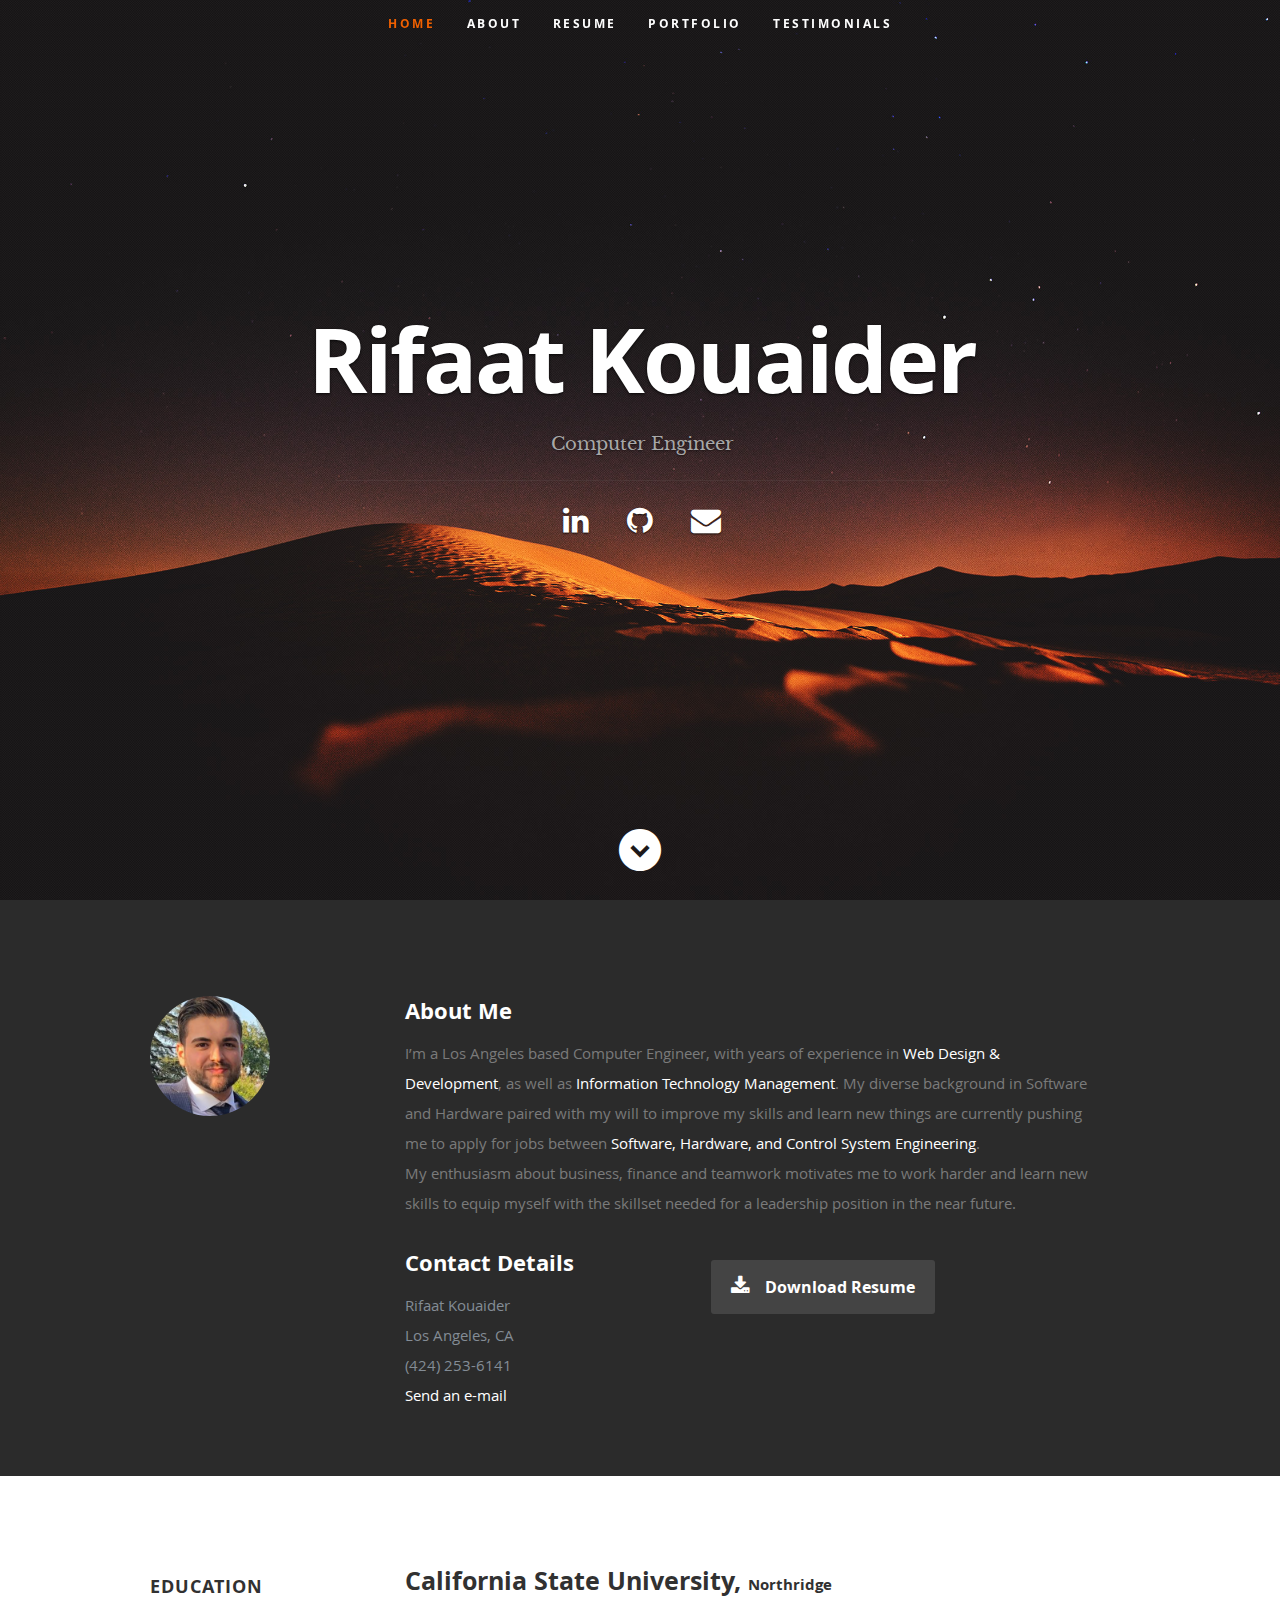
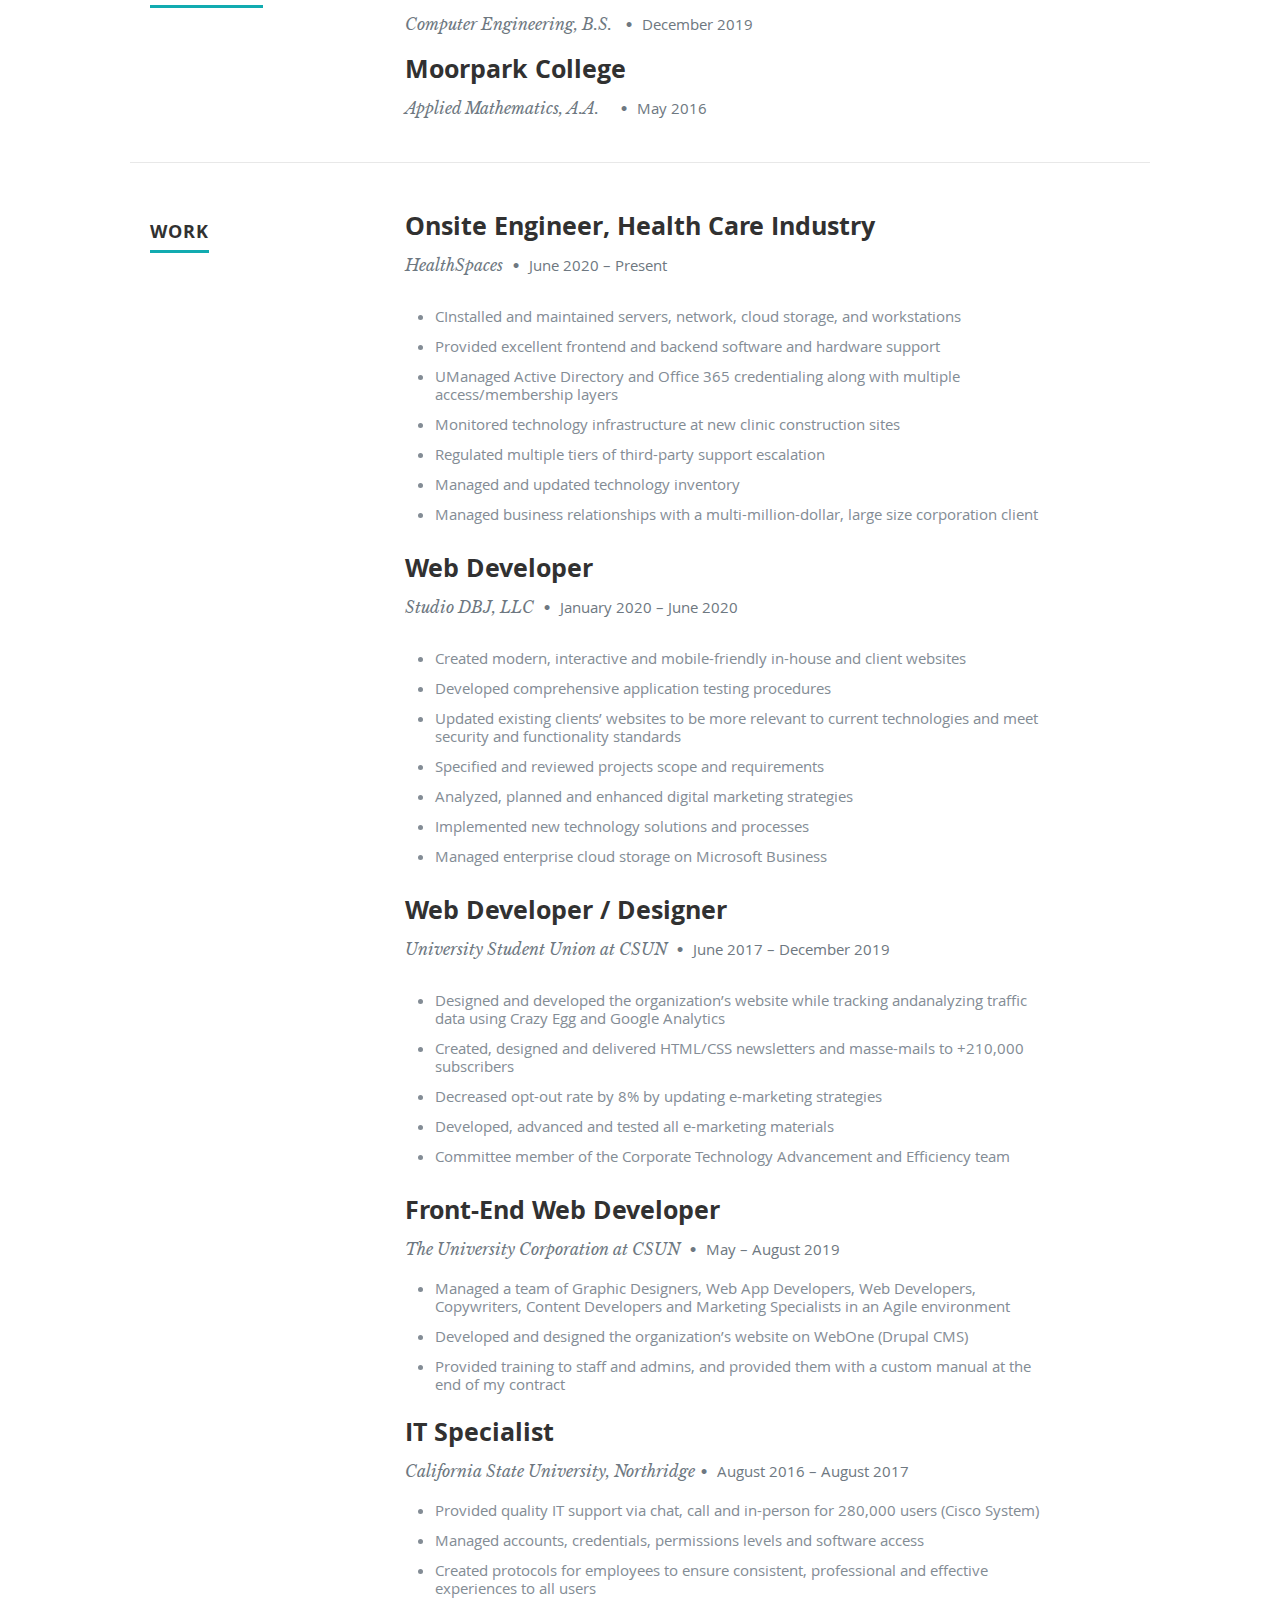
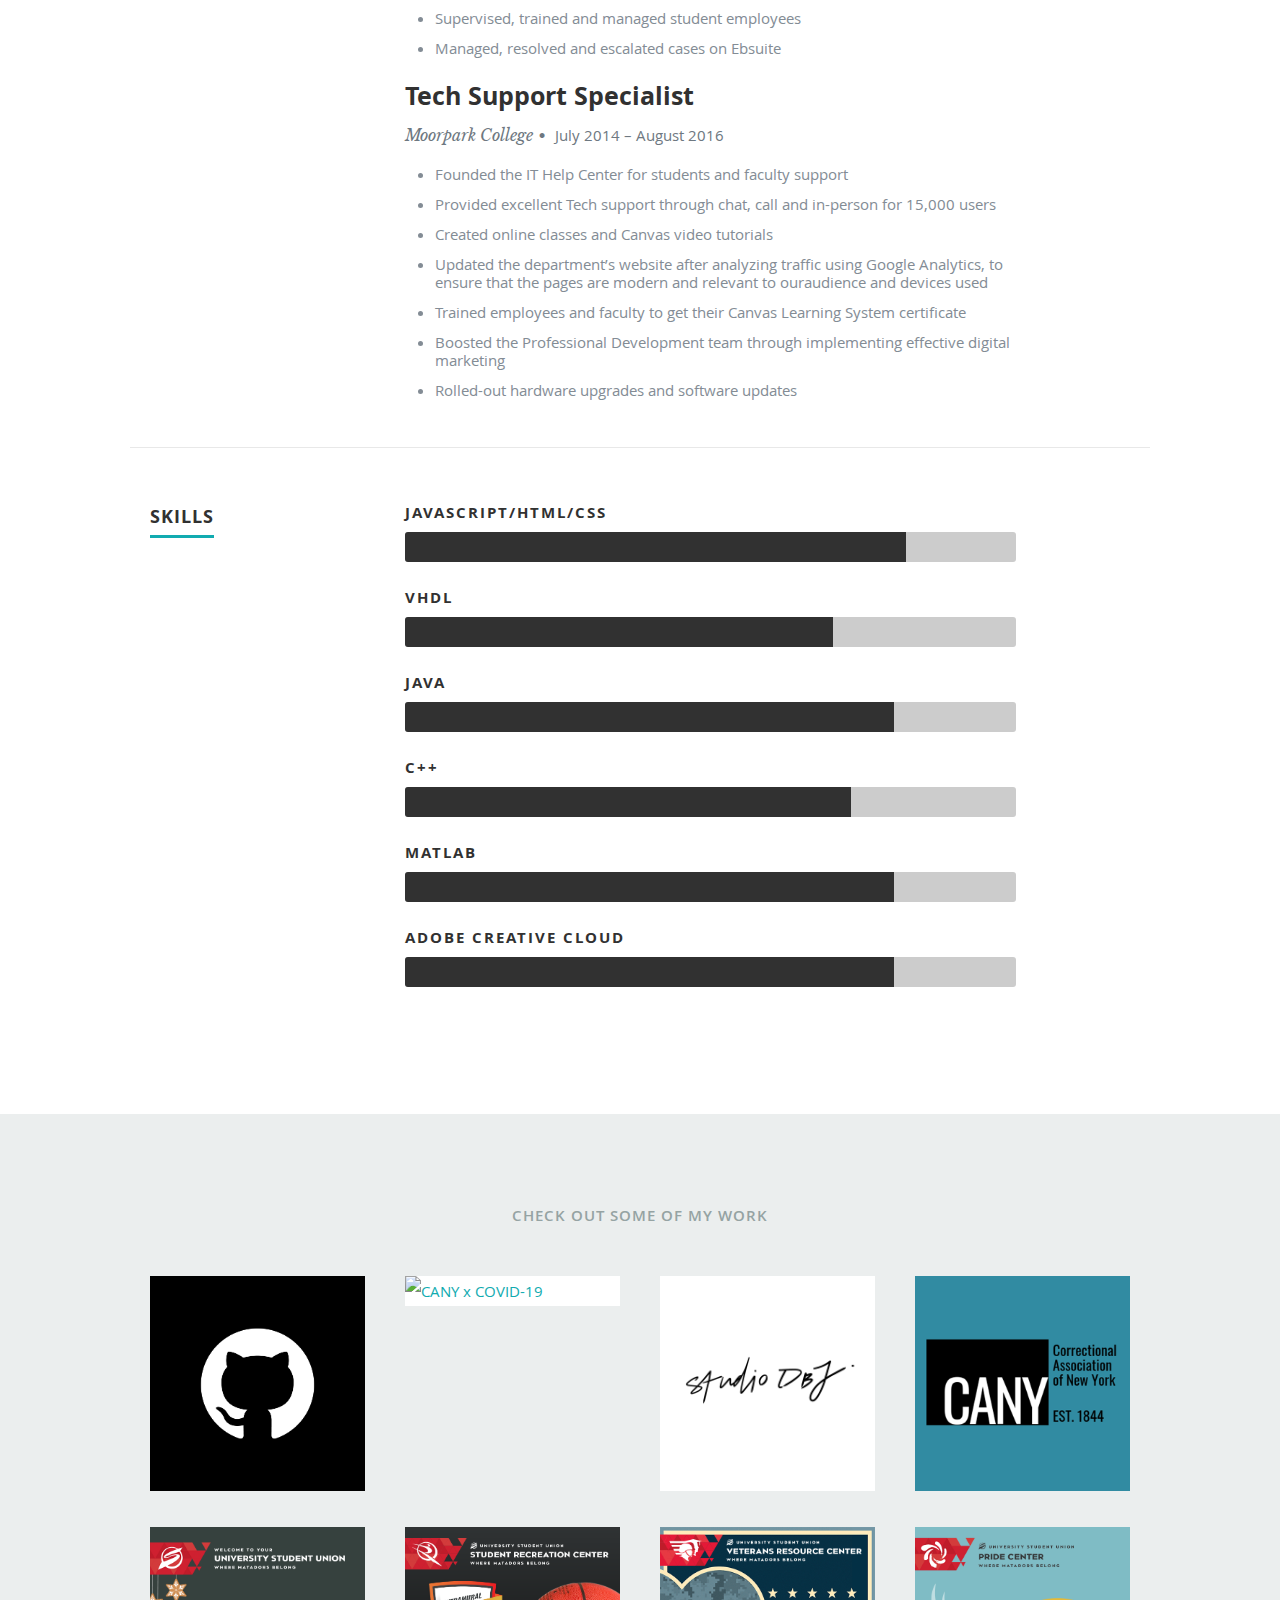
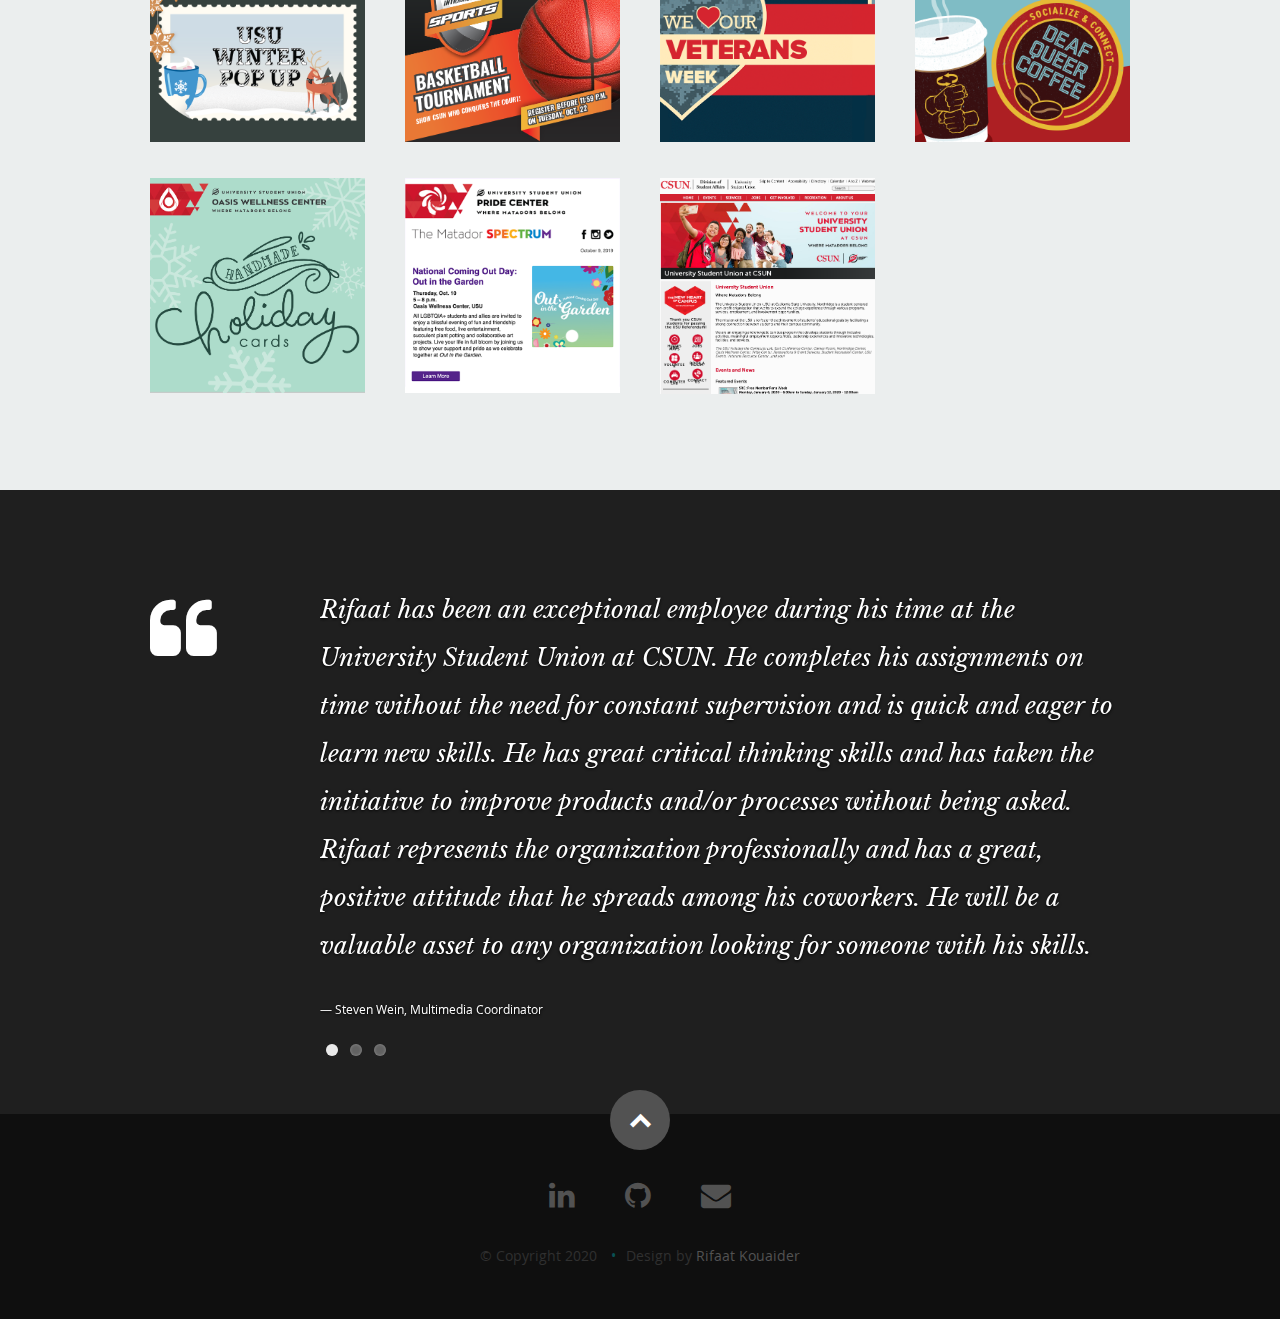
==== index.html @ 4dc1ea4f "Merge branch 'master' of https://github.com/Rifaat-Kouaider/rifaatkouaider.github.io" ====
<!DOCTYPE html>
<!--[if lt IE 8 ]><html class="no-js ie ie7" lang="en"> <![endif]-->
<!--[if IE 8 ]><html class="no-js ie ie8" lang="en"> <![endif]-->
<!--[if (gte IE 8)|!(IE)]><!--><html class="no-js" lang="en"> <!--<![endif]-->
<head>
   <!--- Basic Page Needs ================================================== -->
   <meta charset="utf-8">
	<title>Rifaat Kouaider</title>
	<meta name="description" content="Rifaat Kouaider, a Los Angeles based Computer Engineer, with years of experience in Web Design & Development, as well as Information Technology Management. ">
	<meta name="author" content="Rifaat, Kouaider, Resume, Work Experience, Portfolio">

   <!-- Mobile Specific Metas
   ================================================== -->
	<meta name="viewport" content="width=device-width, initial-scale=1, maximum-scale=1">

	<link rel="stylesheet" href="path/to/font-awesome/css/font-awesome.min.css">

	<!-- CSS
    ================================================== -->
   <link rel="stylesheet" href="css/default.css">
	<link rel="stylesheet" href="css/layout.css">
   <link rel="stylesheet" href="css/media-queries.css">
   <link rel="stylesheet" href="css/magnific-popup.css">
	<link rel="stylesheet" href="css/font-awesome/css/font-awesome.min.css">

   <!-- Script
   ================================================== -->
	<script src="js/modernizr.js"></script>

   <!-- Favicons
	================================================== -->
	  <link rel="apple-touch-icon" sizes="180x180" href="apple-touch-icon.png">
  <link rel="icon" type="image/png" sizes="32x32" href="favicon-32x32.png">
  <link rel="icon" type="image/png" sizes="16x16" href="favicon-16x16.png">
  <link rel="manifest" href="site.webmanifest">
  <link rel="mask-icon" href="safari-pinned-tab.svg" color="#1e1e1e">
  <meta name="msapplication-TileColor" content="#191919">
  <meta name="theme-color" content="#ffffff">

	<!-- Social Media Card
	================================================== -->
	<meta property="og:image:width" content="1280">
<meta property="og:image:height" content="640">
<meta property="og:description" content="Learn more">
<meta property="og:title" content="Rifaat Kouaider, Computer Engineer">
<meta property="og:url" content="https://kouaider.com">
<meta property="og:image" content="og-image.png">

	<!-- Global site tag (gtag.js) - Google Analytics
	================================================== -->
	<script async src="https://www.googletagmanager.com/gtag/js?id=UA-76077826-2"></script>
	<script>
		window.dataLayer = window.dataLayer || [];
		function gtag(){dataLayer.push(arguments);}
		gtag('js', new Date());

		gtag('config', 'UA-76077826-2');
	</script>

		<!-- Linkedin Badge
	================================================== -->
	<script type="text/javascript" src="https://platform.linkedin.com/badges/js/profile.js" async defer></script>

</head>

<body>

   <!-- Header
   ================================================== -->
   <header id="home">
      <nav id="nav-wrap">
         <a class="mobile-btn" href="#nav-wrap" title="Show navigation">Show navigation</a>
	      <a class="mobile-btn" href="#" title="Hide navigation">Hide navigation</a>

         <ul id="nav" class="nav">
            <li class="current"><a class="smoothscroll" href="#home">Home</a></li>
            <li><a class="smoothscroll" href="#about">About</a></li>
	        <li><a class="smoothscroll" href="#resume">Resume</a></li>
            <li><a class="smoothscroll" href="#portfolio">Portfolio</a></li>
            <li><a class="smoothscroll" href="#testimonials">Testimonials</a></li>
         </ul> <!-- end #nav -->

      </nav> <!-- end #nav-wrap -->

      <div class="row banner">
         <div class="banner-text">
            <h1 class="responsive-headline">Rifaat Kouaider</h1>
            <h3>Computer Engineer</h3>
            <hr />
            <ul class="social">
               <li><a href="https://www.linkedin.com/in/rifaatk/" target="_blank"><i class="fa fa-linkedin"></i></a></li>
               <li><a href="https://github.com/Rifaat-Kouaider" target="_blank"><i class="fa fa-github"></i></a></li>
               <li><a href="mailto:rifaat@kouaider.com"><i class="fa fa-envelope"></i></a></li>
            </ul>
         </div>
      </div>

      <p class="scrolldown">
         <a class="smoothscroll" href="#about"><i class="icon-down-circle"></i></a>
      </p>

   </header> <!-- Header End -->


   <!-- About Section
   ================================================== -->
   <section id="about">

      <div class="row">

         <div class="three columns">

            <img class="profile-pic"  src="images/profilepic.png" alt="" />

         </div>

         <div class="nine columns main-col">

            <h2>About Me</h2>

            <p>I&rsquo;m a Los Angeles based <span>Computer Engineer</span>, with years of experience in <span style="color: #FFFFFF">Web Design &amp; Development</span>, as well as <span style="color: #FFFFFF">Information Technology Management</span>. My diverse background in Software and Hardware paired with my will to improve my skills and learn new things are currently pushing me to apply for jobs between <span style="color: #FFFFFF">Software, Hardware, and Control System Engineering</span>.<br>
				My enthusiasm about business, finance and teamwork motivates me to work harder and learn new skills to equip myself with the skillset needed for a leadership position in the near future.
            </p>

            <div class="row">

               <div class="columns contact-details">

                  <h2>Contact Details</h2>
				   <div itemscope itemtype="http://schema.org/Person" class="address">
					   <span itemprop="name">Rifaat Kouaider</span><br>
					   <span itemprop="address">Los Angeles, CA</span><br>
					   <span itemprop="tel">(424) 253-6141</span><br>
					   <a itemprop="email" href="mailto:rifaat@kouaider.com">Send an e-mail</a>
				   </div>
               </div>

               <div class="columns download">
                  <p>
                     <a href="files/rifaat-kouaider-resume.pdf" download class="button" target="_blank"><i class="fa fa-download"></i>Download Resume</a>
                  </p>
               </div>

            </div> <!-- end row -->

         </div> <!-- end main-col -->

      </div>

   </section> <!-- About Section End-->


   <!-- Resume Section
   ================================================== -->
   <section id="resume">

      <!-- Education
      ----------------------------------------------- -->
      <div class="row education">

         <div class="three columns header-col">
            <h1><span>Education</span></h1>
         </div>

         <div class="nine columns main-col">

            <div class="row item">

               <div class="twelve columns">

                  <h3>California State University, <strong>Northridge</strong></h3>
                  <p class="info">Computer Engineering, B.S.&nbsp; <span>&bull;</span> <em class="date">December 2019&nbsp;</em></p>
               </div>

            </div> <!-- item end -->

            <div class="row item">

               <div class="twelve columns">

                  <h3>Moorpark College</h3>
                  <p class="info">Applied Mathematics,&nbsp;A.A. &nbsp;&nbsp; <span>&bull;</span> <em class="date">May 2016&nbsp;</em></p>



               </div>

            </div> <!-- item end -->

         </div> <!-- main-col end -->

      </div> <!-- End Education -->


      <!-- Work
----------------------------------------------- -->
      <div class="row work">

         <div class="three columns header-col">
            <h1><span>Work</span></h1>
         </div>

         <div class="nine columns main-col">


           <div class="row item">

                   <div class="twelve columns">

                       <h3>Onsite Engineer, Health Care Industry</h3>
                      <p class="info">HealthSpaces <span>&bull;</span> <em class="date">June 2020 &ndash; Present</em></p>

                       <p>
                <ul class="disc">
               <li>CInstalled and maintained servers, network, cloud storage, and workstations</li>
               <li>Provided excellent frontend and backend software and hardware support</li>
                  <li>UManaged Active Directory and Office 365 credentialing along with multiple access/membership layers</li>
                  <li>Monitored technology infrastructure at new clinic construction sites</li>
                  <li>Regulated multiple tiers of third-party support escalation</li>
                  <li>Managed and updated technology inventory</li>
                  <li>Managed business relationships with a multi-million-dollar, large size corporation client</li>
               </ul>                  </p>

                    </div>

                 </div> <!-- item end -->



			 <div class="row item">

              <div class="twelve columns">

                  <h3>Web Developer</h3>
                 <p class="info">Studio DBJ, LLC <span>&bull;</span> <em class="date">January 2020 &ndash; June 2020</em></p>

                  <p>
					  <ul class="disc">
				   <li>Created modern, interactive and mobile-friendly in-house and client websites</li>
				   <li>Developed comprehensive application testing procedures</li>
						  <li>Updated existing clients&rsquo; websites to be more relevant to current technologies and meet security and functionality standards</li>
						  <li>Specified and reviewed projects scope and requirements</li>
						  <li>Analyzed, planned and enhanced digital marketing strategies</li>
						  <li>Implemented new technology solutions and processes</li>
						  <li>Managed enterprise cloud storage on Microsoft Business</li>
				   </ul>                  </p>

               </div>

            </div> <!-- item end -->


            <div class="row item">

              <div class="twelve columns">

                  <h3>Web Developer / Designer</h3>
                 <p class="info">University Student Union at CSUN <span>&bull;</span> <em class="date">June 2017 &ndash; December 2019</em></p>

                  <p>
					  <ul class="disc">
				   <li>Designed and developed the organization&rsquo;s website while tracking andanalyzing traffic data using Crazy Egg and Google Analytics</li>
				   <li>Created, designed and delivered HTML/CSS newsletters and masse-mails to &#43;210,000 subscribers</li>
						  <li>Decreased opt-out rate by 8&#37; by updating e-marketing strategies</li>
						  <li>Developed, advanced and tested all e-marketing materials</li>
						  <li>Committee member of the Corporate Technology Advancement and Efficiency team</li>
				   </ul>                  </p>

               </div>

            </div> <!-- item end -->

            <div class="row item">

               <div class="twelve columns">

                  <h3>Front-End Web Developer</h3>
                  <p class="info">The University Corporation at CSUN <span>&bull;</span> <em class="date">May &ndash; August 2019</em></p>

				   <ul class="disc">
					   <li>Managed a team of Graphic Designers, Web App Developers, Web Developers, Copywriters, Content Developers and Marketing Specialists in an Agile environment</li>
				   <li>Developed and designed the organization&rsquo;s website on WebOne (Drupal CMS)</li>
					   <li>Provided training to staff and admins, and provided them with a custom manual at the end of my contract</li>
				   </ul>
               </div>

            </div> <!-- item end -->

		  <div class="row item">

            <div class="twelve columns">

                  <h3>IT Specialist</h3>
              <p class="info">California State University, Northridge<span>&bull;</span> <em class="date">August 2016 &ndash; August 2017</em></p>

               <ul class="disc">
				<li>Provided quality IT support via chat, call and in-person for 280,000 users (Cisco System)</li>
				   <li>Managed accounts, credentials, permissions levels and software access</li>
				<li>Created protocols for employees to ensure consistent, professional and effective experiences to all users</li>
				   <li>Supervised, trained and managed student employees</li>
				   <li>Managed, resolved and escalated cases on Ebsuite</li>
				</ul>

              </div>

           </div> <!-- item end -->


		  <div class="row item">

            <div class="twelve columns">

                  <h3>Tech Support Specialist</h3>
              <p class="info">Moorpark College<span>&bull;</span> <em class="date">July 2014 &ndash; August 2016</em></p>

               <ul class="disc">
				<li>Founded the IT Help Center for students and faculty support</li>
				  <li>Provided excellent Tech support through chat, call and in-person for 15,000 users</li>
<li>Created online classes and Canvas video tutorials</li>
<li>Updated the department&rsquo;s website after analyzing traffic using Google Analytics, to ensure that the pages are modern and relevant to ouraudience and devices used</li>
<li>Trained employees and faculty to get their Canvas Learning System certificate</li>
				   <li>Boosted the Professional Development team through implementing effective digital marketing</li>
<li>Rolled-out hardware upgrades and software updates</li>
			  </ul>

            </div>

           </div> <!-- item end -->

         </div> <!-- main-col end -->

      </div> <!-- End Work -->


      <!-- Skills
      ----------------------------------------------- -->
      <div class="row skill">

         <div class="three columns header-col">
            <h1><span>Skills</span></h1>
         </div>

         <div class="nine columns main-col">
				<div class="bars">

				   <ul class="skills">
					   <li><span class="bar-expand weblang"></span><em>JavaScript/HTML/CSS</em></li>
                  <li><span class="bar-expand vhdl"></span><em>VHDL</em></li>
						<li><span class="bar-expand javalang"></span><em>JAVA</em></li>
						<li><span class="bar-expand cpplang"></span><em>C&#43;&#43;</em></li>
						<li><span class="bar-expand matlab"></span><em>Matlab</em></li>
                  <li><span class="bar-expand adobe"></span><em>Adobe Creative Cloud</em></li>
					</ul>

				</div><!-- end skill-bars -->

			</div> <!-- main-col end -->

      </div> <!-- End skills -->

   </section> <!-- Resume Section End-->


   <!-- Portfolio Section
   ================================================== -->
   <section id="portfolio">

      <div class="row">

         <div class="twelve columns collapsed">

            <h1>Check Out Some of My Work</h1>

            <!-- portfolio-wrapper -->
            <div id="portfolio-wrapper" class="bgrid-quarters s-bgrid-thirds cf">

				<div class="columns portfolio-item">
				   <a href="https://github.com/Rifaat-Kouaider" target="_blank">
                  <div class="item-wrap">
                        <img alt="GitHub Portfolio" src="images/portfolio/GitHub.gif">
                        <div class="overlay">
                           <div class="portfolio-item-meta">
          					      <h5>GitHub Portfolio</h5>
                              <p>Java, C&#43;&#43;, HTML, CSS, &hellip;</p>
          					   </div>
                        </div>
                        <div class="link-icon"><i class="icon-plus"></i></div>
                  </div>
					   </a>
          		</div> <!-- item end -->



				<div class="columns portfolio-item">
				   <a href="https://www.canyxcovid19.org" target="_blank">
                  <div class="item-wrap">
                        <img alt="CANY x COVID-19" src="images/portfolio/CANYxCOVID19.gif">
                        <div class="overlay">
                           <div class="portfolio-item-meta">
          					      <h5>CANYxCOVID-19</h5>
                              <p>Full Stack Web Development</p>
          					   </div>
                        </div>
                        <div class="link-icon"><i class="icon-plus"></i></div>
                  </div>
					   </a>
          		</div> <!-- item end -->


				<div class="columns portfolio-item">
				   <a href="http://www.studiodbj.com" target="_blank">
                  <div class="item-wrap">
                        <img alt="Studio DBJ logo" src="images/portfolio/Studio-DBJ-Logo.png">
                        <div class="overlay">
                           <div class="portfolio-item-meta">
          					      <h5>Studio DBJ, LLC</h5>
                              <p>Web Development</p>
          					   </div>
                        </div>
                        <div class="link-icon"><i class="icon-plus"></i></div>
                  </div>
					   </a>
          		</div> <!-- item end -->



				<div class="columns portfolio-item">
				   <a href="https://www.correctionalassociation.org" target="_blank">
                  <div class="item-wrap">
                        <img alt="CANY logo" src="images/portfolio/CANY.png">
                        <div class="overlay">
                           <div class="portfolio-item-meta">
          					      <h5>Correctional Association<br>of New York</h5>
                              <p>Web Development</p>
          					   </div>
                        </div>
                        <div class="link-icon"><i class="icon-plus"></i></div>
                  </div>
					   </a>
          		</div> <!-- item end -->


          	   <div class="columns portfolio-item">
				   <a href="https://www.kouaider.com/files/usu-emails/Winter-Pop-Up.html" target="_blank">
                  <div class="item-wrap">
                        <img alt="USU Winter Pop Up e-blast icon" src="images/portfolio/Winter-Pop-Up.png">
                        <div class="overlay">
                           <div class="portfolio-item-meta">
          					      <h5>University Student Union at CSUN</h5>
                              <p>E-mail Marketing: HTML &amp; CSS</p>
          					   </div>
                        </div>
                        <div class="link-icon"><i class="icon-plus"></i></div>
                  </div>
					   </a>
          		</div> <!-- item end -->

               <div class="columns portfolio-item">
				    <a href="http://src.csun.edu/eblast/20191018_IM_Basketball/" target="_blank">
                  <div class="item-wrap">
                        <img alt="Student Recreation Center, Basketball Tournament icon" src="images/portfolio/IM-Ball.png">
                        <div class="overlay">
                           <div class="portfolio-item-meta">
          					      <h5>Student Recreation Center, USU</h5>
                              <p>E-mail Marketing: HTML &amp; CSS</p>
          					   </div>
                        </div>
                        <div class="link-icon"><i class="icon-plus"></i></div>
                  </div>
						</a>
          		</div> <!-- item end -->

               <div class="columns portfolio-item">
				    <a href="https://www.kouaider.com/files/usu-emails/We-Heart-Our-Veterans.html" target="_blank" title="We Heart Our Veterans">
                  <div class="item-wrap">


                        <img alt="Veterans Resource Center, We Love Our Veterans Week icon" src="images/portfolio/We-Heart-Our-Vet.png">
                        <div class="overlay">
                           <div class="portfolio-item-meta">
          					      <h5>Veterans Resource Center, USU</h5>
                              <p>E-mail Marketing: HTML &amp; CSS</p>
          					   </div>
                        </div>
                        <div class="link-icon"><i class="icon-plus"></i></div>


                  </div></a>
          		</div> <!-- item end -->

               <div class="columns portfolio-item">
				    <a href="https://www.kouaider.com/files/usu-emails/Deaf_Queer_Coffee.html" target="_blank" title="Deaf Queer Coffee">
                  <div class="item-wrap">
                        <img alt="Pride Center, Deaf Queer Coffee icon" src="images/portfolio/Deaf_Queer_Coffee.png">
                        <div class="overlay">
                           <div class="portfolio-item-meta">
          					      <h5>Pride Center, USU</h5>
                              <p>E-mail Marketing: HTML &amp; CSS</p>
          					   </div>
                        </div>
                        <div class="link-icon"><i class="icon-plus"></i></div>
                  </div>
						</a>
          		</div> <!-- item end -->

               <div class="columns portfolio-item">
				   <a href="https://www.kouaider.com/files/usu-emails/Handmade-Holiday-Cards.html" target="_blank">
                  <div class="item-wrap">
                        <img alt="Oasis Wellness Center, Handmade Holiday Cards icon" src="images/portfolio/Craft-Creation.png">
                        <div class="overlay">
                           <div class="portfolio-item-meta">
          					      <h5>Oasis Wellness Center, USU</h5>
                              <p>E-mail Marketing: HTML &amp; CSS</p>
          					   </div>
                        </div>
                        <div class="link-icon"><i class="icon-plus"></i></div>
                  </div>
					   </a>
          		</div> <!-- item end -->


               <div class="columns portfolio-item">
				   <a href="https://www.kouaider.com/files/usu-emails/20191009_Spectrum.html" target="_blank" title="Spectrum">
                  <div class="item-wrap">
                        <img alt="Pride Center, Spectrum icon" src="images/portfolio/PC-Spectrum.png">
                        <div class="overlay">
                           <div class="portfolio-item-meta">
          					      <h5>Pride Center, USU</h5>
                              <p>E-mail Marketing: HTML &amp; CSS</p>
          					   </div>
                        </div>
                        <div class="link-icon"><i class="icon-plus"></i></div>
                  </div>
					   </a>
          		</div> <!-- item end -->


               <div class="columns portfolio-item">
				     <a href="https://www.csun.edu/usu/" target="_blank">
                  <div class="item-wrap">
                        <img alt="" src="images/portfolio/USU-Website.png">
                        <div class="overlay">
                           <div class="portfolio-item-meta">
          					      <h5>University Student Union's Website</h5>
                              <p>HTML, CSS, JavaScript &amp; PHP</p>
          					   </div>
                        </div>
                        <div class="link-icon"><i class="icon-plus"></i></div>
                  </div>
						 </a>
          		</div> <!-- item end -->

            </div> <!-- portfolio-wrapper end -->

         </div> <!-- twelve columns end -->

      </div> <!-- row End -->
   </section> <!-- Portfolio Section End-->





   <!-- Testimonials Section
   ================================================== -->
   <section id="testimonials">

      <div class="text-container">

         <div class="row">

            <div class="two columns header-col">

               <h1><span>Testimonials</span></h1>

            </div>

            <div class="ten columns flex-container">

               <div class="flexslider">

                  <ul class="slides">

					  <li>
                        <blockquote>
                           <p>Rifaat has been an exceptional employee during his time at the University Student Union at CSUN. He completes his assignments on time without the need for constant supervision and is quick and eager to learn new skills. He has great critical thinking skills and has taken the initiative to improve products and/or processes without being asked. Rifaat represents the organization professionally and has a great, positive attitude that he spreads among his coworkers. He will be a valuable asset to any organization looking for someone with his skills.
                           </p>
                           <cite>Steven Wein, Multimedia Coordinator</cite>
                        </blockquote>
                     </li> <!-- slide ends -->


                     <li>
                        <blockquote>
                           <p>Of the thousands of students I have taught, Rifaat Kouaider stands out.  He is intellectually first rate, an excellent writer and thinker, and an exceptionally polite student. Though it may sound old-fashioned, Rifaat is one of the hardest working students I have ever encountered. Indeed, Rifaat possesses a trait that is exceedingly rare among today&rsquo;s college students: he is always wondering how he can improve as a student, writer, thinker, and classmate.
                           </p>
                           <cite>Jeremy Kaye, Ph.D.</cite>
                        </blockquote>
                     </li> <!-- slide ends -->

					   <li>
                        <blockquote>
                           <p>What I have appreciated in Rifaat is his overall competence and professional judgment in all areas. If he is leading a project, I know it will be done and done well. Rifaat completes all tasks so well that I do not have to worry when or how the work will be done; I know it will be and it will likely exceed my expectations.
                           </p>
                           <cite>Jennifer Kalfsbeek-Goetz, Ph.D.</cite>
                        </blockquote>
                     </li>
					    <!-- slide ends -->
                  </ul>

               </div> <!-- div.flexslider ends -->

            </div> <!-- div.flex-container ends -->

         </div> <!-- row ends -->

       </div>  <!-- text-container ends -->

   </section> <!-- Testimonials Section End-->





   <!-- footer
   ================================================== -->
   <footer>

      <div class="row">

         <div class="twelve columns">

            <ul class="social-links">
               <li><a href="https://www.linkedin.com/in/rifaatk/" target="_blank"><i class="fa fa-linkedin"></i></a></li>
               <li><a href="https://github.com/Rifaat-Kouaider" target="_blank"><i class="fa fa-github"></i></a></li>
               <li><a href="mailto:rifaat@kouaider.com"><i class="fa fa-envelope"></i></a></li>
            </ul>

            <ul class="copyright">
               <li>&copy; Copyright 2020</li>
               <li>Design by <a title="Rifaat Kouaider" href="#home">Rifaat Kouaider</a></li>
            </ul>

         </div>

         <div id="go-top"><a class="smoothscroll" title="Back to Top" href="#home"><i class="icon-up-open"></i></a></div>

      </div>

   </footer> <!-- Footer End-->

   <!-- Java Script
   ================================================== -->
   <script src="http://ajax.googleapis.com/ajax/libs/jquery/1.10.2/jquery.min.js"></script>
   <script>window.jQuery || document.write('<script src="js/jquery-1.10.2.min.js"><\/script>')</script>
   <script type="text/javascript" src="js/jquery-migrate-1.2.1.min.js"></script>

   <script src="js/jquery.flexslider.js"></script>
   <script src="js/waypoints.js"></script>
   <script src="js/jquery.fittext.js"></script>
   <script src="js/magnific-popup.js"></script>
   <script src="js/init.js"></script>

</body>

</html>
---- css/default.css ----
/*
=====================================================================
TOC:
a. Webfonts and Icon fonts
b. Reset
c. Default Styles
   1. Basic
   2. Typography
   3. Links
   4. Images
   5. Buttons
   6. Forms
d. Grid
e. Others
   1. Clearing
   2. Misc
=====================================================================  */

/* ------------------------------------------------------------------ */
/* a. Webfonts and Icon fonts
 ------------------------------------------------------------------ */

@import url("fonts.css");
@import url("fontello/css/fontello.css");
@import url("font-awesome/css/font-awesome.min.css");

/* ------------------------------------------------------------------
/* b. Reset
      Adapted from:
      Normalize.css - https://github.com/necolas/normalize.css/
      HTML5 Doctor Reset - html5doctor.com/html-5-reset-stylesheet/
/* ------------------------------------------------------------------ */

html, body, div, span, object, iframe,
h1, h2, h3, h4, h5, h6, p, blockquote, pre,
abbr, address, cite, code,
del, dfn, em, img, ins, kbd, q, samp,
small, strong, sub, sup, var,
b, i,
dl, dt, dd, ol, ul, li,
fieldset, form, label, legend,
table, caption, tbody, tfoot, thead, tr, th, td,
article, aside, canvas, details, figcaption, figure,
footer, header, hgroup, menu, nav, section, summary,
time, mark, audio, video {
   margin: 0;
   padding: 0;
   border: 0;
   outline: 0;
   font-size: 100%;
   vertical-align: baseline;
   background: transparent;
}

article,aside,details,figcaption,figure,
footer,header,hgroup,menu,nav,section {
   display: block;
}

audio,
canvas,
video {
   display: inline-block;
}

audio:not([controls]) {
   display: none;
   height: 0;
}

[hidden] { display: none; }

code, kbd, pre, samp {
   font-family: monospace, serif;
   font-size: 1em;
}

pre {
   white-space: pre;
   white-space: pre-wrap;
   word-wrap: break-word;
}

blockquote, q { quotes: &#8220 &#8220; }

blockquote:before, blockquote:after,
q:before, q:after {
   content: '';
   content: none;
}

ins {
   background-color: #ff9;
   color: #000;
   text-decoration: none;
}

mark {
   background-color: #A7F4F6;
   color: #555;
}

del { text-decoration: line-through; }

abbr[title], dfn[title] {
   border-bottom: 1px dotted;
   cursor: help;
}

table {
   border-collapse: collapse;
   border-spacing: 0;
}


/* ------------------------------------------------------------------ */
/* c. Default and Basic Styles
      Adapted from:
      Skeleton CSS Framework - http://www.getskeleton.com/
      Typeplate Typographic Starter Kit - http://typeplate.com/
/* ------------------------------------------------------------------ */

/*  1. Basic  ------------------------------------------------------- */

*,
*:before,
*:after {
   -moz-box-sizing: border-box;
   -webkit-box-sizing: border-box;
   box-sizing: border-box;
}

html {
   font-size: 62.5%;
   -webkit-font-smoothing: antialiased;
}

body {
   background: #fff;
   font-family: 'opensans-regular', sans-serif;
   font-weight: normal;
   font-size: 15px;
   line-height: 30px;
	color: #838C95;

   -webkit-font-smoothing: antialiased; /* Fix for webkit rendering */
	-webkit-text-size-adjust: 100%;
}

/*  2. Typography
       Vertical rhythm with leading derived from 6
--------------------------------------------------------------------- */

h1, h2, h3, h4, h5, h6 {
   color: #313131;
	font-family: 'opensans-bold', sans-serif;
   font-weight: normal;
}
h1 a, h2 a, h3 a, h4 a, h5 a, h6 a { font-weight: inherit; }
h1 { font-size: 38px; line-height: 42px; margin-bottom: 12px; letter-spacing: -1px; }
h2 { font-size: 28px; line-height: 36px; margin-bottom: 6px; }
h3 { font-size: 22px; line-height: 30px; margin-bottom: 12px; }
h4 { font-size: 20px; line-height: 30px; margin-bottom: 6px; }
h5 { font-size: 18px; line-height: 30px; }
h6 { font-size: 14px; line-height: 30px; }
.subheader { }

p { margin: 0 0 30px 0; }
p img { margin: 0; }
p.lead {
   font: 19px/36px 'opensans-light', sans-serif;
   margin-bottom: 18px;
}

/* for 'em' and 'strong' tags, font-size and line-height should be same with
the body tag due to rendering problems in some browsers */
em { font: 15px/30px 'opensans-italic', sans-serif; }
strong, b { font: 15px/30px 'opensans-bold', sans-serif; }
small { font-size: 11px; line-height: inherit; }

/*	Blockquotes */
blockquote {
   margin: 30px 0px;
   padding-left: 40px;
   position: relative;
}
blockquote:before {
   content: "\201C";
   opacity: 0.45;
   font-size: 80px;
   line-height: 0px;
   margin: 0;
   font-family: arial, sans-serif;

   position: absolute;
   top:  30px;
	left: 0;
}
blockquote p {
   font-family: 'librebaskerville-italic', serif;
   padding: 0;
   font-size: 18px;
   line-height: 36px;
}
blockquote cite {
   display: block;
   font-size: 12px;
   font-style: normal;
   line-height: 18px;
}
blockquote cite:before { content: "\2014 \0020"; }
blockquote cite a,
blockquote cite a:visited { color: #8B9798; border: none }

/* ---------------------------------------------------------------------
/*  Pull Quotes Markup
/*
    <aside class="pull-quote">
		<blockquote>
			<p></p>
		</blockquote>
	 </aside>
/*
/* --------------------------------------------------------------------- */
.pull-quote {
   position: relative;
	padding: 18px 30px 18px 0px;
}
.pull-quote:before,
.pull-quote:after {
	height: 1em;
	opacity: 0.45;
	position: absolute;
	font-size: 80px;
   font-family: Arial, Sans-Serif;
}
.pull-quote:before {
	content: "\201C";
	top:  33px;
	left: 0;
}
.pull-quote:after {
	content: '\201D';
	bottom: -33px;
	right: 0;
}
.pull-quote blockquote {
   margin: 0;
}
.pull-quote blockquote:before {
   content: none;
}

/* Abbreviations */
abbr {
   font-family: 'opensans-bold', sans-serif;
	font-variant: small-caps;
	text-transform: lowercase;
   letter-spacing: .5px;
	color: gray;
}
abbr:hover { cursor: help; }

/* drop cap */
.drop-cap:first-letter {
	float: left;
	margin: 0;
	padding: 14px 6px 0 0;
	font-size: 84px;
	font-family: /* Copperplate */ 'opensans-bold', sans-serif;
   line-height: 60px;
	text-indent: 0;
	background: transparent;
	color: inherit;
}

hr { border: solid #E3E3E3; border-width: 1px 0 0; clear: both; margin: 11px 0 30px; height: 0; }


/*  3. Links  ------------------------------------------------------- */

a, a:visited {
   text-decoration: none;
   outline: 0;
   color: #11ABB0;

   -webkit-transition: color .3s ease-in-out;
   -moz-transition: color .3s ease-in-out;
   -o-transition: color .3s ease-in-out;
   transition: color .3s ease-in-out;
}
a:hover, a:focus { color: #313131; }
p a, p a:visited { line-height: inherit; }


/*  4. List  --------------------------------------------------------- */

ul, ol { margin-bottom: 24px; margin-top: 12px; }
ul { list-style: none outside; }
ol { list-style: decimal; }
ol, ul.square, ul.circle, ul.disc { margin-left: 30px; }
ul.square { list-style: square outside; }
ul.circle { list-style: circle outside; }
ul.disc { list-style: disc outside; }
ul ul, ul ol,
ol ol, ol ul { margin: 6px 0 6px 30px; }
ul ul li, ul ol li,
ol ol li, ol ul li { margin-bottom: 6px; }
li { line-height: 18px; margin-bottom: 12px; }
ul.large li { }
li p { }

/* ---------------------------------------------------------------------
/*  Stats Tab Markup

    <ul class="stats-tabs">
		<li><a href="#">[value]<b>[name]</b></a></li>
	 </ul>

    Extend this object into your markup.
/*
/* --------------------------------------------------------------------- */
.stats-tabs {
   padding: 0;
   margin: 24px 0;
}
.stats-tabs li {
	display: inline-block;
	margin: 0 10px 18px 0;
	padding: 0 10px 0 0;
	border-right: 1px solid #ccc;
}
.stats-tabs li:last-child {
	margin: 0;
	padding: 0;
	border: none;
}
.stats-tabs li a {
	display: inline-block;
	font-size: 22px;
	font-family: 'opensans-bold', sans-serif;
   border: none;
   color: #313131;
}
.stats-tabs li a:hover {
   color:#11ABB0;
}
.stats-tabs li a b {
	display: block;
	margin: 6px 0 0 0;
	font-size: 13px;
	font-family: 'opensans-regular', sans-serif;
   color: #8B9798;
}

/* definition list */
dl { margin: 12px 0; }
dt { margin: 0; color:#11ABB0; }
dd { margin: 0 0 0 20px; }

/* Lining Definition Style Markup */
.lining dt,
.lining dd {
	display: inline;
	margin: 0;
}
.lining dt + dt:before,
.lining dd + dt:before {
	content: "\A";
	white-space: pre;
}
.lining dd + dd:before {
	content: ", ";
}
.lining dd:before {
	content: ": ";
	margin-left: -0.2em;
}

/* Dictionary Definition Style Markup */
.dictionary-style dt {
	display: inline;
	counter-reset: definitions;
}
.dictionary-style dt + dt:before {
	content: ", ";
	margin-left: -0.2em;
}
.dictionary-style dd {
	display: block;
	counter-increment: definitions;
}
.dictionary-style dd:before {
	content: counter(definitions, decimal) ". ";
}

/* Pagination */
.pagination {
   margin: 36px auto;
   text-align: center;
}
.pagination ul li {
   display: inline-block;
   margin: 0;
   padding: 0;
}
.pagination .page-numbers {
   font: 15px/18px 'opensans-bold', sans-serif;
   display: inline-block;
   padding: 6px 10px;
   margin-right: 3px;
   margin-bottom: 6px;
	color: #6E757C;
	background-color: #E6E8EB;

	-webkit-transition: all 200ms ease-in-out;
	-moz-transition: all 200ms ease-in-out;
	-o-transition: all 200ms ease-in-out;
	-ms-transition: all 200ms ease-in-out;
	transition: all 200ms ease-in-out;

   -moz-border-radius: 3px;
   -webkit-border-radius: 3px;
   -khtml-border-radius: 3px;
	border-radius: 3px;
}
.pagination .page-numbers:hover {
   background: #838A91;
   color: #fff;
}
.pagination .current,
.pagination .current:hover {
   background-color: #11ABB0;
   color: #fff;
}
.pagination .inactive,
.pagination .inactive:hover {
   background-color: #E6E8EB;
	color: #A9ADB2;
}
.pagination .prev, .pagination .next {}

/*  5. Images  --------------------------------------------------------- */

img {
   max-width: 100%;
   height: auto;
}
img.pull-right { margin: 12px 0px 0px 18px; }
img.pull-left { margin: 12px 18px 0px 0px; }

/*  6. Buttons  --------------------------------------------------------- */

.button,
.button:visited,
button,
input[type="submit"],
input[type="reset"],
input[type="button"] {
   font: 16px/30px 'opensans-bold', sans-serif;
   background: #11ABB0;
   display: inline-block;
	text-decoration: none;
   letter-spacing: 0;
   color: #fff;
	padding: 12px 20px;
	margin-bottom: 18px;
   border: none;
   cursor: pointer;
   height: auto;

   -webkit-transition: all .2s ease-in-out;
	-moz-transition: all .2s ease-in-out;
	-o-transition: all .2s ease-in-out;
	-ms-transition: all .2s ease-in-out;
	transition: all .2s ease-in-out;

   -moz-border-radius: 3px;
   -webkit-border-radius: 3px;
   -khtml-border-radius: 3px;
   border-radius: 3px;
}

.button:hover,
button:hover,
input[type="submit"]:hover,
input[type="reset"]:hover,
input[type="button"]:hover {
   background: #3d4145;
   color: #fff;
}

.button:active,
button:active,
input[type="submit"]:active,
input[type="reset"]:active,
input[type="button"]:active {
   background: #3d4145;
   color: #fff;
}

.button.full-width,
button.full-width,
input[type="submit"].full-width,
input[type="reset"].full-width,
input[type="button"].full-width {
	width: 100%;
	padding-left: 0 !important;
	padding-right: 0 !important;
	text-align: center;
}

/* Fix for odd Mozilla border & padding issues */
button::-moz-focus-inner,
input::-moz-focus-inner {
    border: 0;
    padding: 0;
}


/*  7. Forms  --------------------------------------------------------- */

form { margin-bottom: 24px; }
fieldset { margin-bottom: 24px; }

input[type="text"],
input[type="password"],
input[type="email"],
textarea,
select {
   display: block;
   padding: 18px 15px;
   margin: 0 0 24px 0;
   border: 0;
   outline: none;
   vertical-align: middle;
   min-width: 225px;
	max-width: 100%;
   font-size: 15px;
   line-height: 24px;
	color: #647373;
	background: #D3D9D9;

}

/* select { padding: 0;
   width: 220px;
   } */

input[type="text"]:focus,
input[type="password"]:focus,
input[type="email"]:focus,
textarea:focus {
   color: #B3B7BC;
	background-color: #3d4145;
}

textarea { min-height: 220px; }

label,
legend {
   font: 16px/24px 'opensans-bold', sans-serif;
	margin: 12px 0;
   color: #3d4145;
   display: block;
}
label span,
legend span {
	color: #8B9798;
   font: 14px/24px 'opensans-regular', sans-serif;
}

input[type="checkbox"],
input[type="radio"] {
    font-size: 15px;
    color: #737373;
}

input[type="checkbox"] { display: inline; }

/* ------------------------------------------------------------------ */
/* d. Grid
---------------------------------------------------------------------
   gutter = 40px.
/* ------------------------------------------------------------------ */

/* default
--------------------------------------------------------------- */
.row {
   width: 96%;
   max-width: 1020px;
   margin: 0 auto;
}
/* fixed width for IE8 */
.ie .row { width: 1000px ; }

.narrow .row { max-width: 980px; }

.row .row { width: auto; max-width: none; margin: 0 -20px; }

/* row clearing */
.row:before,
.row:after {
    content: " ";
    display: table;
}
.row:after {
    clear: both;
}

.column, .columns {
   position: relative;
   padding: 0 20px;
   min-height: 1px;
   float: left;
}
.column.centered, .columns.centered  {
    float: none;
    margin: 0 auto;
}

/* removed gutters */
.row.collapsed > .column,
.row.collapsed > .columns,
.column.collapsed, .columns.collapsed  { padding: 0; }

[class*="column"] + [class*="column"]:last-child { float: right; }
[class*="column"] + [class*="column"].end { float: right; }

/* column widths */
.row .one         { width: 8.33333%; }
.row .two         { width: 16.66667%; }
.row .three       { width: 25%; }
.row .four        { width: 33.33333%; }
.row .five        { width: 41.66667%; }
.row .six         { width: 50%; }
.row .seven       { width: 58.33333%; }
.row .eight       { width: 66.66667%; }
.row .nine        { width: 75%; }
.row .ten         { width: 83.33333%; }
.row .eleven      { width: 91.66667%; }
.row .twelve      { width: 100%; }

/* Offsets */
.row .offset-1    { margin-left: 8.33333%; }
.row .offset-2    { margin-left: 16.66667%; }
.row .offset-3    { margin-left: 25%; }
.row .offset-4    { margin-left: 33.33333%; }
.row .offset-5    { margin-left: 41.66667%; }
.row .offset-6    { margin-left: 50%; }
.row .offset-7    { margin-left: 58.33333%; }
.row .offset-8    { margin-left: 66.66667%; }
.row .offset-9    { margin-left: 75%; }
.row .offset-10   { margin-left: 83.33333%; }
.row .offset-11   { margin-left: 91.66667%; }

/* Push/Pull */
.row .push-1      { left: 8.33333%; }
.row .pull-1      { right: 8.33333%; }
.row .push-2      { left: 16.66667%; 	}
.row .pull-2      { right: 16.66667%; }
.row .push-3      { left: 25%; }
.row .pull-3      { right: 25%;	}
.row .push-4      { left: 33.33333%; }
.row .pull-4      { right: 33.33333%; }
.row .push-5      { left: 41.66667%; }
.row .pull-5      { right: 41.66667%; }
.row .push-6      { left: 50%; }
.row .pull-6      { right: 50%; }
.row .push-7      { left: 58.33333%; }
.row .pull-7      { right: 58.33333%; }
.row .push-8      { left: 66.66667%; 	}
.row .pull-8      { right: 66.66667%; }
.row .push-9      { left: 75%; }
.row .pull-9      { right: 75%; }
.row .push-10     { left: 83.33333%; }
.row .pull-10     { right: 83.33333%; }
.row .push-11     { left: 91.66667%; }
.row .pull-11     { right: 91.66667%; }

/* block grids
--------------------------------------------------------------------- */
.bgrid-sixths [class*="column"]   { width: 16.66667%; }
.bgrid-quarters [class*="column"] { width: 25%; }
.bgrid-thirds [class*="column"]   { width: 33.33333%; }
.bgrid-halves [class*="column"]   { width: 50%; }

[class*="bgrid"] [class*="column"] + [class*="column"]:last-child { float: left; }

/* Left clearing for block grid columns - columns that changes width in
different screen sizes. Allows columns with different heights to align
properly.
--------------------------------------------------------------------- */
.first { clear: left; }   /* first column in default screen */
.s-first { clear: none; } /* first column in smaller screens */

/* smaller screens
--------------------------------------------------------------- */
@media only screen and (max-width: 900px) {

   /* block grids on small screens */
   .s-bgrid-sixths [class*="column"]   { width: 16.66667%; }
   .s-bgrid-quarters [class*="column"] { width: 25%; }
   .s-bgrid-thirds [class*="column"]   { width: 33.33333%; }
   .s-bgrid-halves [class*="column"]   { width: 50%; }

   /* block grids left clearing */
   .first { clear: none; }
   .s-first { clear: left; }

}

/* mobile wide/smaller tablets
--------------------------------------------------------------- */
@media only screen and (max-width: 767px) {

   .row {
	   width: 460px;
	   margin: 0 auto;
      padding: 0;
	}
   .column, .columns {
	   width: auto !important;
	   float: none;
	   margin-left: 0;
	   margin-right: 0;
      padding: 0 30px;
   }
   .row .row { width: auto; max-width: none; margin: 0 -30px; }

   [class*="column"] + [class*="column"]:last-child { float: none; }
   [class*="bgrid"] [class*="column"] + [class*="column"]:last-child { float: none; }

   /* Offsets */
   .row .offset-1    { margin-left: 0%; }
   .row .offset-2    { margin-left: 0%; }
   .row .offset-3    { margin-left: 0%; }
   .row .offset-4    { margin-left: 0%; }
   .row .offset-5    { margin-left: 0%; }
   .row .offset-6    { margin-left: 0%; }
   .row .offset-7    { margin-left: 0%; }
   .row .offset-8    { margin-left: 0%; }
   .row .offset-9    { margin-left: 0%; }
   .row .offset-10   { margin-left: 0%; }
   .row .offset-11   { margin-left: 0%; }
}

/* mobile narrow
--------------------------------------------------------------- */
@media only screen and (max-width: 460px) {

   .row { width: auto; }

}

/* larger screens
--------------------------------------------------------------- */
@media screen and (min-width: 1200px) {

   .wide .row { max-width: 1180px; }

}

/* ------------------------------------------------------------------ */
/* e. Others
/* ------------------------------------------------------------------ */

/*  1. Clearing
    (http://nicolasgallagher.com/micro-clearfix-hack/
--------------------------------------------------------------------- */

.cf:before,
.cf:after {
    content: " ";
    display: table;
}
.cf:after {
    clear: both;
}

/*  2. Misc -------------------------------------------------------- */

.remove-bottom { margin-bottom: 0 !important; }
.half-bottom { margin-bottom: 12px !important; }
.add-bottom { margin-bottom: 24px !important; }
.no-border { border: none; }

.text-center  { text-align: center !important; }
.text-left    { text-align: left !important; }
.text-right   { text-align: right !important; }
.pull-left    { float: left !important; }
.pull-right   { float: right !important; }
.align-center {
	margin-left: auto !important;
	margin-right: auto !important;
	text-align: center !important;
}
---- css/layout.css ----
/*
=====================================================================
   TOC:
   a. General Styles
   b. Header Styles
   c. About Section
   d. Resume Section
   e. Portfolio Section
   f. Call To Action Section
   g. Testimonials Section
   h. Contact Section
   i. Footer

===================================================================== */

/* ------------------------------------------------------------------ */
/* a. General Styles
/* ------------------------------------------------------------------ */

body { background: #0f0f0f; }

/* ------------------------------------------------------------------ */
/* b. Header Styles
/* ------------------------------------------------------------------ */

header {
   position: relative;
   height: 800px;
   min-height: 500px;
   width: 100%;
   background: #161415 url(../images/header-background.jpg) no-repeat top center;
   background-size: cover !important;
	-webkit-background-size: cover !important;
   text-align: center;
   overflow: hidden;
}

/* vertically center banner section */
header:before {
   content: '';
   display: inline-block;
   vertical-align: middle;
   height: 100%;
}
header .banner {
   display: inline-block;
   vertical-align: middle;
   margin: 0 auto;
   width: 85%;
   padding-bottom: 30px;s
   text-align: center;
}

header .banner-text { width: 100%; }
header .banner-text h1 {
   font: 90px/1.1em 'opensans-bold', sans-serif;
   color: #fff;
   letter-spacing: -2px;
   margin: 0 auto 18px auto;
   text-shadow: 0px 1px 3px rgba(0, 0, 0, .8);
}
header .banner-text h3 {
   font: 18px/1.9em 'librebaskerville-regular', serif;
   color: #A8A8A8;
   margin: 0 auto;
   width: 70%;
   text-shadow: 0px 1px 2px rgba(0, 0, 0, .5);
}
header .banner-text h3 span,
header .banner-text h3 a {
   color: #fff;
}
header .banner-text hr {
   width: 60%;
   margin: 18px auto 24px auto;
   border-color: #2F2D2E;
   border-color: rgba(150, 150, 150, .1);
}

/* header social links */
header .social {
   margin: 24px 0;
   padding: 0;
   font-size: 30px;
   text-shadow: 0px 1px 2px rgba(0, 0, 0, .8);
}
header .social li {
   display: inline-block;
   margin: 0 15px;
   padding: 0;
}
header .social li a { color: #fff; }
header .social li a:hover { color: #11ABB0; }

/* scrolldown link */
header .scrolldown a {
   position: absolute;
   bottom: 30px;
   left: 50%;
   margin-left: -29px;
   color: #fff;
   display: block;
   height: 42px;
   width: 42px;
   font-size: 42px;
   line-height: 42px;
   color: #fff;
   border-radius: 100%;

   -webkit-transition: all .3s ease-in-out;
   -moz-transition: all .3s ease-in-out;
   -o-transition: all .3s ease-in-out;
   transition: all .3s ease-in-out;
}
header .scrolldown a:hover { color: #11ABB0; }

/* primary navigation
--------------------------------------------------------------------- */
#nav-wrap ul, #nav-wrap li, #nav-wrap a {
	 margin: 0;
	 padding: 0;
	 border: none;
	 outline: none;
}

/* nav-wrap */
#nav-wrap {
   font: 12px 'opensans-bold', sans-serif;
   width: 100%;
   text-transform: uppercase;
   letter-spacing: 2.5px;
   margin: 0 auto;
   z-index: 100;
   position: fixed;
   left: 0;
   top: 0;
}
.opaque { background-color: #333; }

/* hide toggle button */
#nav-wrap > a.mobile-btn { display: none; }

ul#nav {
   min-height: 48px;
   width: auto;

   /* center align the menu */
   text-align: center;
}
ul#nav li {
   position: relative;
   list-style: none;
   height: 48px;
   display: inline-block;
}

/* Links */
ul#nav li a {

/* 8px padding top + 8px padding bottom + 32px line-height = 48px */

   display: inline-block;
   padding: 8px 13px;
   line-height: 32px;
	text-decoration: none;
   text-align: left;
   color: #fff;

	-webkit-transition: color .2s ease-in-out;
	-moz-transition: color .2s ease-in-out;
	-o-transition: color .2s ease-in-out;
	-ms-transition: color .2s ease-in-out;
	transition: color .2s ease-in-out;
}

ul#nav li a:active { background-color: transparent !important; }
ul#nav li.current a { color: #F06000; }


/* ------------------------------------------------------------------ */
/* c. About Section
/* ------------------------------------------------------------------ */

#about {
   background: #2B2B2B;
   padding-top: 96px;
   padding-bottom: 66px;
   overflow: hidden;
}

#about a, #about a:visited  { color: #fff; }
#about a:hover, #about a:focus { color: #11ABB0; }

#about h2 {
   font: 22px/30px 'opensans-bold', sans-serif;
   color: #fff;
   margin-bottom: 12px;
}
#about p {
   line-height: 30px;
   color: #7A7A7A;
}
#about .profile-pic {
   position: relative;
   width: 120px;
   height: 120px;
   border-radius: 100%;
}
#about .contact-details { width: 41.66667%; }
#about .download {
   width: 58.33333%;
   padding-top: 6px;
}
#about .main-col { padding-right: 5%; }
#about .download .button {
   margin-top: 6px;
   background: #444;
}
#about .download .button:hover {
   background: #fff;
   color: #2B2B2B;
}
#about .download .button i {
   margin-right: 15px;
   font-size: 20px;
}


/* ------------------------------------------------------------------ */
/* d. Resume Section
/* ------------------------------------------------------------------ */

#resume {
   background: #fff;
   padding-top: 90px;
   padding-bottom: 72px;
   overflow: hidden;
}

#resume a, #resume a:visited  { color: #11ABB0; }
#resume a:hover, #resume a:focus { color: #313131; }

#resume h1 {
   font: 18px/24px 'opensans-bold', sans-serif;
   text-transform: uppercase;
   letter-spacing: 1px;
}
#resume h1 span {
   border-bottom: 3px solid #11ABB0;
   padding-bottom: 6px;
}
#resume h3 {
   font: 25px/30px 'opensans-bold', sans-serif;
}

#resume .header-col { padding-top: 9px; }
#resume .main-col { padding-right: 10%; }

.education, .work {
   margin-bottom: 48px;
   padding-bottom: 24px;
   border-bottom: 1px solid #E8E8E8;
}
#resume .info {
   font: 16px/24px 'librebaskerville-italic', serif;
   color: #6E7881;
   margin-bottom: 18px;
   margin-top: 9px;
}
#resume .info span {
   margin-right: 5px;
   margin-left: 5px;
}
#resume .date {
   font: 15px/24px 'opensans-regular', sans-serif;
   margin-top: 6px;
}

/*----------------------------------------------*/
/*	Skill Bars
/*----------------------------------------------*/

.bars {
	width: 95%;
	float: left;
	padding: 0;
	text-align: left;
}
.bars .skills {
  	margin-top: 36px;
   list-style: none;
}
.bars li {
   position: relative;
  	margin-bottom: 55px;
  	background: #ccc;
  	height: 30px;
  	border-radius: 3px;
}
.bars li em {
	font: 15px 'opensans-bold', sans-serif;
   color: #313131;
	text-transform: uppercase;
   letter-spacing: 2px;
	font-weight: normal;
   position: relative;
	top: -30px;
}
.bar-expand {
   position: absolute;
   left: 0;
   top: 0;
   margin: 0;
   padding-right: 24px;
  	background: #313131;
   display: inline-block;
  	height: 30px;
   line-height: 30px;
   border-radius: 3px 0 0 3px;
}

.weblang {
  	width: 82%;
  	-moz-animation: weblang 2s ease;
  	-webkit-animation: weblang 2s ease;
}
.vhdl {
  	width: 70%;
  	-moz-animation: vhdl 2s ease;
  	-webkit-animation: vhdl 2s ease;
}
.javalang {
  	width: 80%;
  	-moz-animation: javalang 2s ease;
  	-webkit-animation: javalang 2s ease;
}
.cpplang {
  	width: 73%;
  	-moz-animation: cpplang 2s ease;
  	-webkit-animation: cpplang 2s ease;
}
.matlab {
  	width: 80%;
  	-moz-animation: matlab 2s ease;
  	-webkit-animation: matlab 2s ease;
}
.adobe {
  	width: 80%;
  	-moz-animation: adobe 2s ease;
  	-webkit-animation: adobe 2s ease;
}

/*@-moz-keyframes*/
@-moz-keyframes weblang {
  0%   { width: 0px;  }
  100% { width: 82%;  }
}
@-moz-keyframes vhdl {
  0%   { width: 0px;  }
  100% { width: 70%;  }
}
@-moz-keyframes javalang {
  0%   { width: 0px;  }
  100% { width: 80%;  }
}
@-moz-keyframes cpplang {
  0%   { width: 0px;  }
  100% { width: 73%;  }
}
@-moz-keyframes matlab {
  0%   { width: 0px;  }
  100% { width: 80%;  }
}
@-moz-keyframes adobe {
  0%   { width: 0px;  }
  100% { width: 80%;  }
}

/*@-webkit-keyframes*/
@-webkit-keyframes weblang {
  0%   { width: 0px;  }
  100% { width: 82%;  }
}
@-webkit-keyframes vhdl {
  0%   { width: 0px;  }
  100% { width: 70%;  }
}
@-webkit-keyframes javalang {
  0%   { width: 0px;  }
  100% { width: 80%;  }
}
@-webkit-keyframes cpplang {
  0%   { width: 0px;  }
  100% { width: 73%;  }
}
@-webkit-keyframes matlab {
  0%   { width: 0px;  }
  100% { width: 80%;  }
}
@-webkit-keyframes adobe {
  0%   { width: 0px;  }
  100% { width: 80%;  }
}


/* ------------------------------------------------------------------ */
/* e. Portfolio Section
/* ------------------------------------------------------------------ */

#portfolio {
   background: #ebeeee;
   padding-top: 90px;
   padding-bottom: 60px;
}
#portfolio h1 {
   font: 15px/24px 'opensans-semibold', sans-serif;
   text-transform: uppercase;
   letter-spacing: 1px;
   text-align: center;
   margin-bottom: 48px;
   color: #95A3A3;
}

/* Portfolio Content */
#portfolio-wrapper .columns { margin-bottom: 36px; }
.portfolio-item .item-wrap {
   background: #fff;
   overflow: hidden;
   position: relative;

   -webkit-transition: all 0.3s ease-in-out;
	-moz-transition: all 0.3s ease-in-out;
	-o-transition: all 0.3s ease-in-out;
	-ms-transition: all 0.3s ease-in-out;
	transition: all 0.3s ease-in-out;
}
.portfolio-item .item-wrap a {
   display: block;
   cursor: pointer;
}

/* overlay */
.portfolio-item .item-wrap .overlay {
   position: absolute;
   left: 0;
   top: 0;
   width: 100%;
   height: 100%;

	opacity: 0;
	-moz-opacity: 0;
	filter:alpha(opacity=0);

   -webkit-transition: opacity 0.3s ease-in-out;
	-moz-transition: opacity 0.3s ease-in-out;
	-o-transition: opacity 0.3s ease-in-out;
	transition: opacity 0.3s ease-in-out;

   background: url(../images/overlay-bg.png) repeat;
}
.portfolio-item .item-wrap .link-icon {
   display: block;
   color: #fff;
   height: 30px;
   width: 30px;
   font-size: 18px;
   line-height: 30px;
   text-align: center;

   opacity: 0;
	-moz-opacity: 0;
	filter:alpha(opacity=0);

   -webkit-transition: opacity 0.3s ease-in-out;
	-moz-transition: opacity 0.3s ease-in-out;
	-o-transition: opacity 0.3s ease-in-out;
	transition: opacity 0.3s ease-in-out;

   position: absolute;
   top: 50%;
   left: 50%;
   margin-left: -15px;
   margin-top: -15px;
}
.portfolio-item .item-wrap img {
   vertical-align: bottom;
}
.portfolio-item .portfolio-item-meta { padding: 18px }
.portfolio-item .portfolio-item-meta h5 {
   font: 14px/21px 'opensans-bold', sans-serif;
   color: #fff;
}
.portfolio-item .portfolio-item-meta p {
   font: 12px/18px 'opensans-light', sans-serif;
   color: #c6c7c7;
   margin-bottom: 0;
}

/* on hover */
.portfolio-item:hover .overlay {
	opacity: 1;
	-moz-opacity: 1;
	filter:alpha(opacity=100);
}
.portfolio-item:hover .link-icon {
   opacity: 1;
	-moz-opacity: 1;
	filter:alpha(opacity=100);
}

/* popup modal */
.popup-modal {
	max-width: 550px;
	background: #fff;
	position: relative;
	margin: 0 auto;
}
.popup-modal .description-box { padding: 12px 36px 18px 36px; }
.popup-modal .description-box h4 {
   font: 15px/24px 'opensans-bold', sans-serif;
	margin-bottom: 12px;
   color: #111;
}
.popup-modal .description-box p {
	font: 14px/24px 'opensans-regular', sans-serif;
   color: #A1A1A1;
   margin-bottom: 12px;
}
.popup-modal .description-box .categories {
   font: 11px/21px 'opensans-light', sans-serif;
   color: #A1A1A1;
   text-transform: uppercase;
   letter-spacing: 2px;
   display: block;
   text-align: left;
}
.popup-modal .description-box .categories i {
   margin-right: 8px;
}
.popup-modal .link-box {
   padding: 18px 36px;
   background: #111;
   text-align: left;
}
.popup-modal .link-box a {
   color: #fff;
	font: 11px/21px 'opensans-bold', sans-serif;
	text-transform: uppercase;
   letter-spacing: 3px;
   cursor: pointer;
}
.popup-modal a:hover {	color: #00CCCC; }
.popup-modal a.popup-modal-dismiss { margin-left: 24px; }


/* fadein/fadeout effect for modal popup
/* ------------------------------------------------------------------ */

/* content at start */
.mfp-fade.mfp-wrap .mfp-content .popup-modal {
   opacity: 0;
   -webkit-transition: all 200ms ease-in-out;
	-moz-transition: all 200ms ease-in-out;
	-o-transition: all 200ms ease-in-out;
	-ms-transition: all 200ms ease-in-out;
   transition: all 200ms ease-in-out;
}
/* content fadein */
.mfp-fade.mfp-wrap.mfp-ready .mfp-content .popup-modal {
   opacity: 1;
}
/* content fadeout */
.mfp-fade.mfp-wrap.mfp-removing .mfp-content .popup-modal {
   opacity: 0;
}

/* ------------------------------------------------------------------ */
/* f. Call To Action Section
/* ------------------------------------------------------------------ */

#call-to-action {
   background: #212121;
   padding-top: 66px;
   padding-bottom: 48px;
}
#call-to-action h1 {
   font: 18px/24px 'opensans-bold', sans-serif;
   text-transform: uppercase;
   letter-spacing: 3px;
   color: #fff;
}
#call-to-action h1 span { display: none; }
#call-to-action .header-col h1:before {
   font-family: 'FontAwesome';
   content: "\f0ac";
	padding-right: 10px;
	font-size: 72px;
   line-height: 72px;
   text-align: left;
   float: left;
   color: #fff;
}
#call-to-action .action {
   margin-top: 12px;
}
#call-to-action h2 {
   font: 28px/36px 'opensans-bold', sans-serif;
   color: #EBEEEE;
   margin-bottom: 6px;
}
#call-to-action h2 a {
   color: inherit;
}
#call-to-action p {
   color: #636363;
   font-size: 17px;
}
/*#
call-to-action .button {
	color:#fff;
   background: #0D0D0D;
}
*/
#call-to-action .button:hover,
#call-to-action .button:active {
   background: #FFFFFF;
   color: #0D0D0D;
}
#call-to-action p span {
	font-family: 'opensans-semibold', sans-serif; 
	color: #D8D8D8;
}

/* ------------------------------------------------------------------
/* g. Testimonials
/* ------------------------------------------------------------------ */

#testimonials {
   background: #1F1F1F url(../images/testimonials-bg.jpg) no-repeat center center;
   background-size: cover !important;
	-webkit-background-size: cover !important;
   background-attachment: fixed;

   position: relative;
   min-height: 200px;
   width: 100%;
   overflow: hidden;
}
#testimonials .text-container {
   padding-top: 96px;
   padding-bottom: 66px;
}
#testimonials h1 {
   font: 18px/24px 'opensans-bold', sans-serif;   
   text-transform: uppercase;
   letter-spacing: 3px;
   color: #fff;
}
#testimonials h1 span { display: none; }
#testimonials .header-col { padding-top: 9px; }
#testimonials .header-col h1:before {
   font-family: 'FontAwesome';
   content: "\f10d";
	padding-right: 10px;
	font-size: 72px;
   line-height: 72px;
   text-align: left;
   float: left;
   color: #fff;
}

/*	Blockquotes */
#testimonials blockquote {
   margin: 0 0px 30px 0px;
   padding-left: 0;
   position: relative;
   text-shadow: 0px 1px 3px rgba(0, 0, 0, 1);
}
#testimonials blockquote:before { content: none; }
#testimonials blockquote p {
   font-family: 'librebaskerville-italic', serif;
   padding: 0;
   font-size: 24px;
   line-height: 48px;
   color: #fff
}
#testimonials blockquote cite {
   display: block;
   font-size: 12px;
   font-style: normal;
   line-height: 18px;
   color: #fff;
}
#testimonials blockquote cite:before { content: "\2014 \0020"; }
#testimonials blockquote cite a,
#testimonials blockquote cite a:visited { color: #8B9798; border: none }

/* Flex Slider
/* ------------------------------------------------------------------ */

/* Reset */
.flexslider a:active,
.flexslider a:focus  { outline: none; }
.slides,
.flex-control-nav,
.flex-direction-nav { margin: 0; padding: 0; list-style: none; }
.slides li { margin: 0; padding: 0;}

/* Necessary Styles */
.flexslider {
   position: relative;
   zoom: 1;
   margin: 0;
   padding: 0;
}
.flexslider .slides { zoom: 1; }
.flexslider .slides > li { position: relative; }

/* Hide the slides before the JS is loaded. Avoids image jumping */
.flexslider .slides > li { display: none; -webkit-backface-visibility: hidden; }
/* Container for slide animation setups */
.flex-container { zoom: 1; position: relative; }

/* Clearfix for .slides */
.slides:before,
.slides:after {
   content: " ";
   display: table;
}
.slides:after {
   clear: both;
}

/* No JavaScript Fallback */
.no-js .slides > li:first-child { display: block; }

/* Slider Styles */
.slides { zoom: 1; }
.slides > li {
   /*margin-right: 5px; */
   overflow: hidden;
}

/* Control Nav */
.flex-control-nav {
    width: 100%;
    position: absolute;
    bottom: -20px;
    text-align: left;
}
.flex-control-nav li {
    margin: 0 6px;
    display: inline-block;
    zoom: 1;
    *display: inline;
}
.flex-control-paging li a {
    width: 12px;
    height: 12px;
    display: block;
    background: #ddd;
    background: rgba(255, 255, 255, .3);
    cursor: pointer;
    text-indent: -9999px;
    -webkit-border-radius: 20px;
    -moz-border-radius: 20px;
    -o-border-radius: 20px;
    border-radius: 20px;
    box-shadow: inset 0 0 3px rgba(255, 255, 255, .3);
}
.flex-control-paging li a:hover {
    background: #CCC;
    background: rgba(255, 255, 255, .7);
}
.flex-control-paging li a.flex-active {
    background: #fff;
    background: rgba(255, 255, 255, .9);
    cursor: default;
}

/* ------------------------------------------------------------------ */
/* h. Contact Section
/* ------------------------------------------------------------------ */

#contact {
   background: #191919;
   padding-top: 96px;
   padding-bottom: 102px;
   color: #636363;
}
#contact .section-head { margin-bottom: 42px; }

#contact a, #contact a:visited  { color: #11ABB0; }
#contact a:hover, #contact a:focus { color: #fff; }

#contact h1 {
   font: 18px/24px 'opensans-bold', sans-serif;
   text-transform: uppercase;
   letter-spacing: 3px;
   color: #EBEEEE;
   margin-bottom: 6px;
}
#contact h1 span { display: none; }
#contact h1:before {
   font-family: 'FontAwesome';
   content: "\f0e0";
	padding-right: 10px;
	font-size: 72px;
   line-height: 72px;
   text-align: left;
   float: left;
   color: #ebeeee;
}

#contact h4 {
   font: 16px/24px 'opensans-bold', sans-serif;
   color: #EBEEEE;
   margin-bottom: 6px;
}
#contact p.lead {
   font: 18px/36px 'opensans-light', sans-serif;
   padding-right: 3%;
}
#contact .header-col { padding-top: 6px; }


/* contact form */
#contact form { margin-bottom: 30px; }
#contact label {
   font: 15px/24px 'opensans-bold', sans-serif;
   margin: 12px 0;
   color: #EBEEEE;
	display: inline-block;
	float: left;
   width: 26%;
}
#contact input,
#contact textarea,
#contact select {
   padding: 18px 20px;
	color: #eee;
	background: #373233;
	margin-bottom: 42px;
	border: 0;
	outline: none;
   font-size: 15px;
   line-height: 24px;
   width: 65%;
}
#contact input:focus,
#contact textarea:focus,
#contact select:focus {
	color: #fff;
	background-color: #11ABB0;
}
#contact button.submit {
	text-transform: uppercase;
	letter-spacing: 3px;
	color:#fff;
   background: #0D0D0D;
	border: none;
   cursor: pointer;
   height: auto;
   display: inline-block;
	border-radius: 3px;
   margin-left: 26%;
}
#contact button.submit:hover {
	color: #0D0D0D;
	background: #fff;
}
#contact span.required {
	color: #11ABB0;
	font-size: 13px;
}
#message-warning, #message-success {
   display: none;
	background: #0F0F0F;
	padding: 24px 24px;
	margin-bottom: 36px;
   width: 65%;
   margin-left: 26%;
}
#message-warning { color: #D72828; }
#message-success { color: #11ABB0; }

#message-warning i,
#message-success i {
   margin-right: 10px;
}
#image-loader {
   display: none;
   position: relative;
   left: 18px;
   top: 17px;
}


/* Twitter Feed */
#twitter {
   margin-top: 12px;
   padding: 0;
}
#twitter li {
   margin: 6px 0px 12px 0;
   line-height: 30px;
}
#twitter li span {
   display: block;
}
#twitter li b a {
   font: 13px/36px 'opensans-regular', Sans-serif;
   color: #474747 !important;
   border: none;
}


/* ------------------------------------------------------------------ */
/* i. Footer
/* ------------------------------------------------------------------ */

footer {
   padding-top: 48px;
   margin-bottom: 48px;
   color: #303030;
   font-size: 14px;
   text-align: center;
   position: relative;
}

footer a, footer a:visited { color: #525252; }
footer a:hover, footer a:focus { color: #fff; }

/* copyright */
footer .copyright {
    margin: 0;
    padding: 0;
 }
footer .copyright li {
    display: inline-block;
    margin: 0;
    padding: 0;
    line-height: 24px;
}
.ie footer .copyright li {
   display: inline;
}
footer .copyright li:before {
    content: "\2022";
    padding-left: 10px;
    padding-right: 10px;
    color: #095153;
}
footer .copyright  li:first-child:before {
    display: none;
}

/* social links */
footer .social-links {
   margin: 18px 0 30px 0;
   padding: 0;
   font-size: 30px;
}
footer .social-links li {
    display: inline-block;
    margin: 0;
    padding: 0;
    margin-left: 42px;
    color: #F06000;
}

footer .social-links li:first-child { margin-left: 0; }

/* Go To Top Button */
#go-top {
	position: absolute;
	top: -24px;
   left: 50%;
   margin-left: -30px;
}
#go-top a {
	text-decoration: none;
	border: 0 none;
	display: block;
	width: 60px;
	height: 60px;
	background-color: #525252;

	-webkit-transition: all 0.2s ease-in-out;
   -moz-transition: all 0.2s ease-in-out;
   -o-transition: all 0.2s ease-in-out;
   -ms-transition: all 0.2s ease-in-out;
   transition: all 0.2s ease-in-out;

   color: #fff;
   font-size: 21px;
   line-height: 60px;
 	border-radius: 100%;
}
#go-top a:hover { background-color: #0F9095; }
---- css/media-queries.css ----
/* ==================================================================

*   Ceevee Media Queries
*   url: styleshout.com
*   03-18-2014

/* ================================================================== */


/* screenwidth less than 1024px
--------------------------------------------------------------------- */
@media only screen and (max-width: 1024px) {

    /* header styles
   ------------------------------------------------------------------ */
   header .banner-text h1 {
      font: 80px/1.1em 'opensans-bold', sans-serif;
      letter-spacing: -1px;
      margin: 0 auto 12px auto;
   }

}

/* screenwidth less than 900px
--------------------------------------------------------------------- */
@media only screen and (max-width: 900px) {

    /* header styles
   ------------------------------------------------------------------ */
   header .banner { padding-bottom: 12px; }
   header .banner-text h1 {
      font: 78px/1.1em 'opensans-bold', sans-serif;
      letter-spacing: -1px;      
   }
   header .banner-text h3 {
      font: 17px/1.9em 'librebaskerville-regular', serif;
      width: 80%;
   }
   header .banner-text hr {
      width: 65%;
      margin: 12px auto;
   }
   /* nav-wrap */
   #nav-wrap {
      font: 11px 'opensans-bold', sans-serif;
      letter-spacing: 1.5px;
   }


   /* About Section
   ------------------------------------------------------------------- */
   #about .profile-pic {
      width: 114px;
      height: 114px;
      margin-left: 12px;
   }
   #about .contact-details { width: 50%; }
   #about .download { width: 50%; }

   /* Resume Section
   ------------------------------------------------------------------- */
   #resume h1 { font: 16px/24px 'opensans-bold', sans-serif; }
   #resume .main-col { padding-right: 5%; }   

   /* Testimonials Section
   ------------------------------------------------------------------- */
   #testimonials .header-col h1:before {
      font-size: 66px;
      line-height: 66px;
   }
   #testimonials blockquote p {
      font-size: 22px;
      line-height: 46px;      
   }

    /* Call to Action Section
   ------------------------------------------------------------------- */
   #call-to-action .header-col h1:before {
      font-size: 66px;
      line-height: 66px;
   }

   /* Contact Section
   ------------------------------------------------------------------- */
   #contact .section-head { margin-bottom: 30px; }
   #contact .header-col h1:before {
      font-size: 66px;
      line-height: 66px;
   }
   #contact .section-head p.lead { font: 17px/33px opensans-light, sans-serif; }


}

/* mobile wide/smaller tablets
---------------------------------------------------------------------- */

@media only screen and (max-width: 767px) {

   /* mobile navigation
   -------------------------------------------------------------------- */
   #nav-wrap {
      font: 12px 'opensans-bold', sans-serif;
      background: transparent !important;
      letter-spacing: 1.5px;  
      width: auto;
      position: fixed;
      top: 0;
      right: 0;
   }
   #nav-wrap > a {
	   width: 48px;
		height: 48px;
		text-align: left;
		background-color: #CC5200;
		position: relative;
      border: none;
      float: right;

      font: 0/0 a;
      text-shadow: none;
      color: transparent;

      position: relative;
      top: 0px;
      right: 30px;
   }

	#nav-wrap > a:before,
   #nav-wrap > a:after {
	   position: absolute;
		border: 2px solid #fff;
		top: 35%;
		left: 25%;
		right: 25%;
		content: '';
	}
   #nav-wrap > a:after { top: 60%; }

   /* toggle buttons */
	#nav-wrap:not( :target ) > a:first-of-type,
	#nav-wrap:target > a:last-of-type  {
	   display: block;
	}

   /* hide menu panel */
   #nav-wrap ul#nav {
      height: auto;
		display: none;
      clear: both;
      width: auto; 
      float: right;     

      position: relative;
      top: 12px;
      right: 0;
   }

   /* display menu panels */
	#nav-wrap:target > ul#nav	{
	   display: block;
      padding: 30px 20px 48px 20px;
      background: #1f2024;
      margin: 0 30px;
      clear: both;
   }

   ul#nav li {
      display: block;
      height: auto;      
      margin: 0 auto; 
      padding: 0 4%;           
      text-align: left;
      border-bottom: 1px solid #2D2E34;
      border-bottom-style: dotted; 
   }
  
   ul#nav li a {  
      display: block;    
      margin: 0;
      padding: 0;      
      margin: 12px 0; 
      line-height: 16px; /* reset line-height from 48px */
      border: none;
   }  


   /* Header Styles
   -------------------------------------------------------------------- */
   header .banner {
      padding-bottom: 12px;
      padding-top: 6px;
   }
   header .banner-text h1 { font: 68px/1.1em 'opensans-bold', sans-serif; }
   header .banner-text h3 {
      font: 16px/1.9em 'librebaskerville-regular', serif;
      width: 85%;
   }
   header .banner-text hr {
      width: 80%;
      margin: 18px auto;
   }

   /* header social links */
   header .social {
      margin: 18px 0 24px 0;
      font-size: 24px;
      line-height: 36px;      
   }
   header .social li { margin: 0 10px; }

    /* scrolldown link */
   header .scrolldown { display: none; }


   /* About Section
   -------------------------------------------------------------------- */
   #about .profile-pic { display: none; }
   #about .download .button {
      width: 100%;
      text-align: center;
      padding: 15px 20px;
   }
   #about .main-col { padding-right: 30px; }


   /* Resume Section
   --------------------------------------------------------------------- */
   #resume .header-col {
      padding-top: 0;
      margin-bottom: 48px;
      text-align: center;
   }
   #resume h1 { letter-spacing: 3px; }
   #resume .main-col { padding-right: 30px; }
   #resume h3, #resume .info { text-align: center; }
      
   .bars { width: 100%; }


   /* Call To Action Section
   /* ----------------------------------------------------------------- */
   #call-to-action { text-align: center; }
   #call-to-action h1 {
      font: 16px/24px 'opensans-bold', sans-serif;
      text-align: center;
      margin-bottom: 30px;
      text-shadow: 0px 1px 3px rgba(0, 0, 0, 1);
   }
   #call-to-action h1 span { display: block; }
   #call-to-action .header-col h1:before { content: none; }
   #call-to-action p { font-size: 15px; }


   /* Portfolio Section
   /* ----------------------------------------------------------------- */
   #portfolio-wrapper .columns { margin-bottom: 40px; }
   .popup-modal {	max-width: 85%; }


   /* Testimonials Section
   ----------------------------------------------------------------------- */
   #testimonials .text-container { text-align: center; }
   #testimonials h1 {
      font: 16px/24px 'opensans-bold', sans-serif;
      text-align: center;
      margin-bottom: 30px;
      text-shadow: 0px 1px 3px rgba(0, 0, 0, 1);
   }
   #testimonials h1 span { display: block; }
   #testimonials .header-col h1:before { content: none; }
   #testimonials blockquote { padding-bottom: 24px; }
   #testimonials blockquote p {
      font-size: 20px;
      line-height: 42px;      
   }

   /* Control Nav */
   .flex-control-nav {
      text-align: center;
      margin-left: -30px;
   }


   /* contact Section
   ----------------------------------------------------------------------- */
   #contact { padding-bottom: 66px; }
   #contact .section-head { margin-bottom: 12px; }
   #contact .section-head h1 {
      font: 16px/24px 'opensans-bold', sans-serif;            
      text-align: center;   
      margin-bottom: 30px;
      text-shadow: 0px 1px 3px rgba(0, 0, 0, 1);
   }  
   #contact h1 span { display: block; }
   #contact .header-col { padding-top: 0; }
   #contact .header-col h1:before { content: none;	}
   #contact .section-head p.lead { text-align: center;}

   /* form */
   #contact label {
      float: none;
      width: 100%;
   }
   #contact input,
   #contact textarea,
   #contact select {
     	margin-bottom: 6px;    	
      width: 100%;
   }
   #contact button.submit { margin: 30px 0 24px 0; }
   #message-warning, #message-success {
      width: 100%;
      margin-left: 0;
   }


   /* footer
   ------------------------------------------------------------------------ */
  
   /* copyright */
   footer .copyright li:before { content: none; }
   footer .copyright li { margin-right: 12px; }

   /* social links */
   footer .social-links { font-size: 22px; }
   footer .social-links li { margin-left: 18px; }

   /* Go To Top Button */
   #go-top { margin-left: -22px; }
   #go-top a {
   	width: 54px;
   	height: 54px;
      font-size: 18px;
      line-height: 54px;
   }


}

/* mobile narrow
  -------------------------------------------------------------------------- */

@media only screen and (max-width: 480px) {

   /* mobile navigation
   -------------------------------------------------------------------- */
   #nav-wrap ul#nav { width: auto; float: none; }

   /* header styles
   -------------------------------------------------------------------- */
   header .banner { padding-top: 24px; }
   header .banner-text h1 {
      font: 40px/1.1em 'opensans-bold', sans-serif;      
      margin: 0 auto 24px auto;
   }
   header .banner-text h3 {
      font: 14px/1.9em 'librebaskerville-regular', sans-serif;
      width: 90%;
   }
  
   /* header social links */
   header .social { font-size: 20px;}
   header .social li { margin: 0 6px; }

   /* footer
   ------------------------------------------------------------------------ */

   /* social links */
   footer .social-links { font-size: 20px; }
   footer .social-links li { margin-left: 14px; }   

}
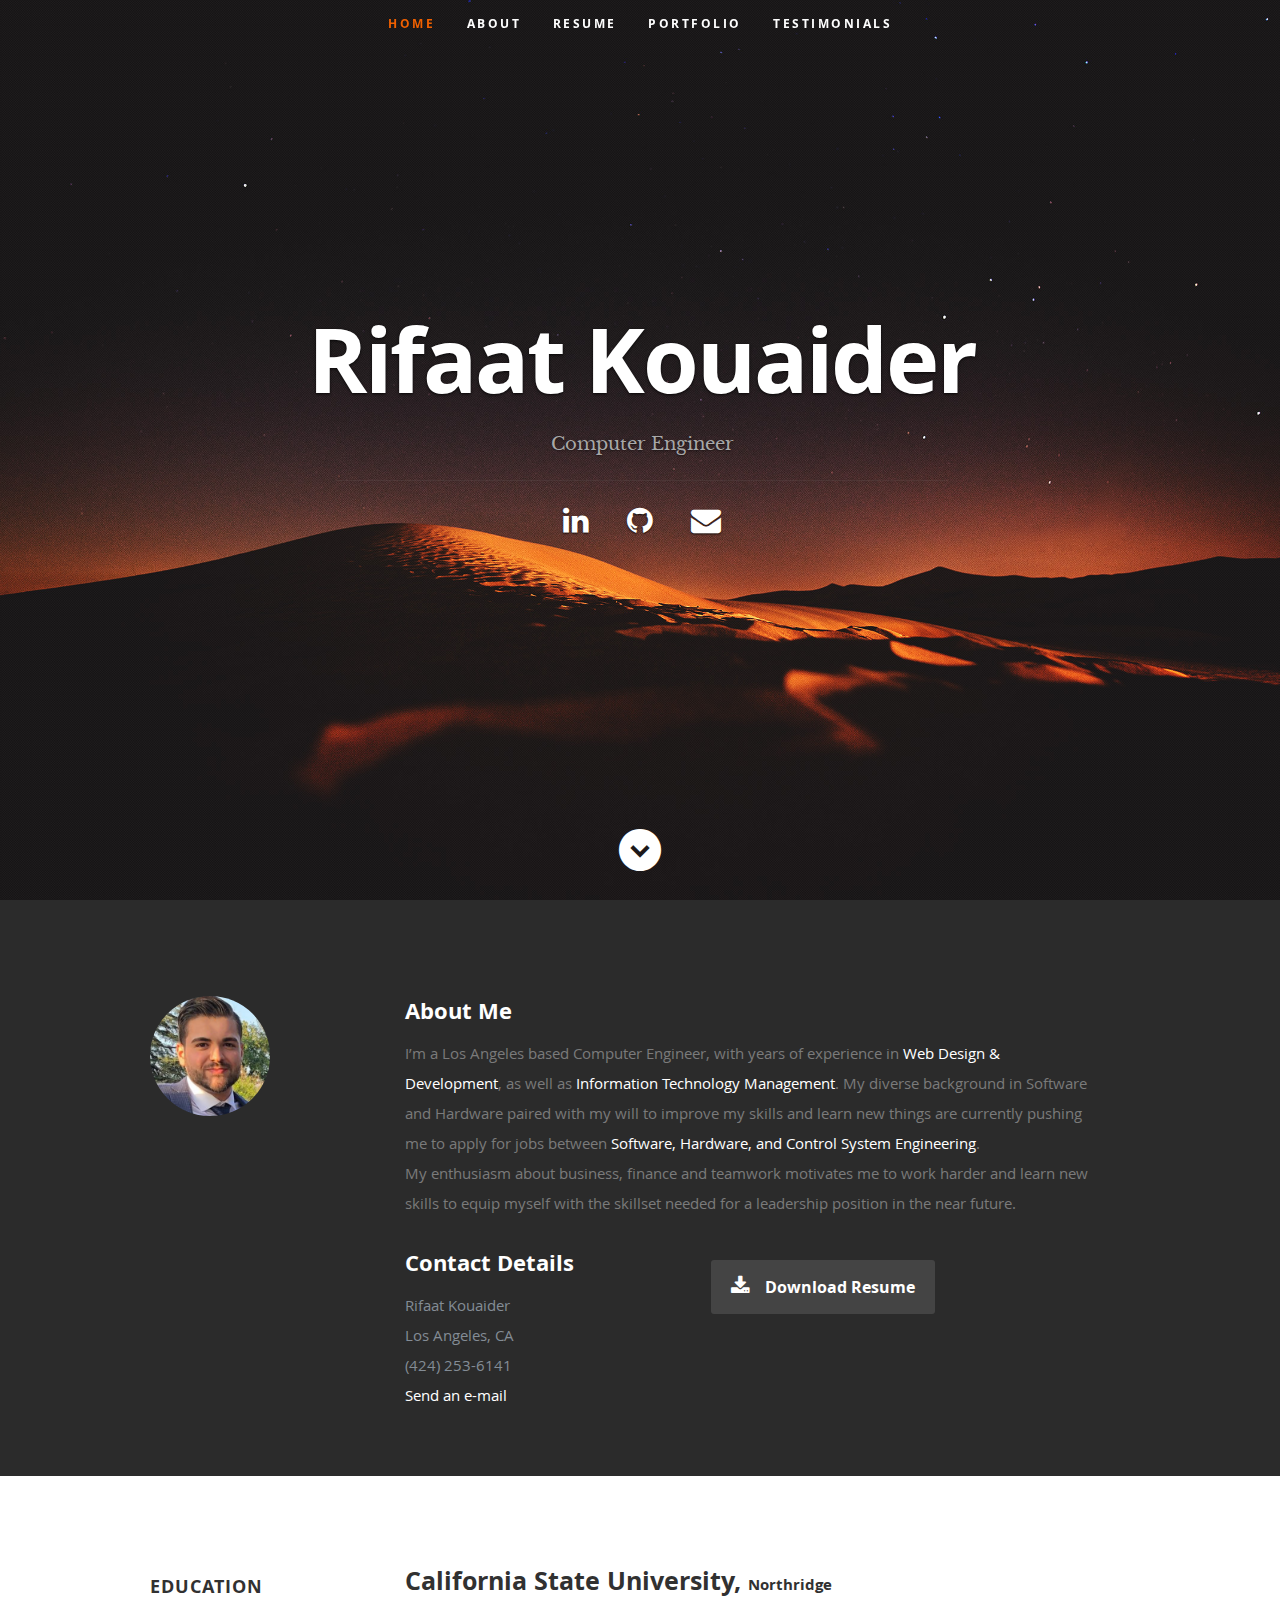
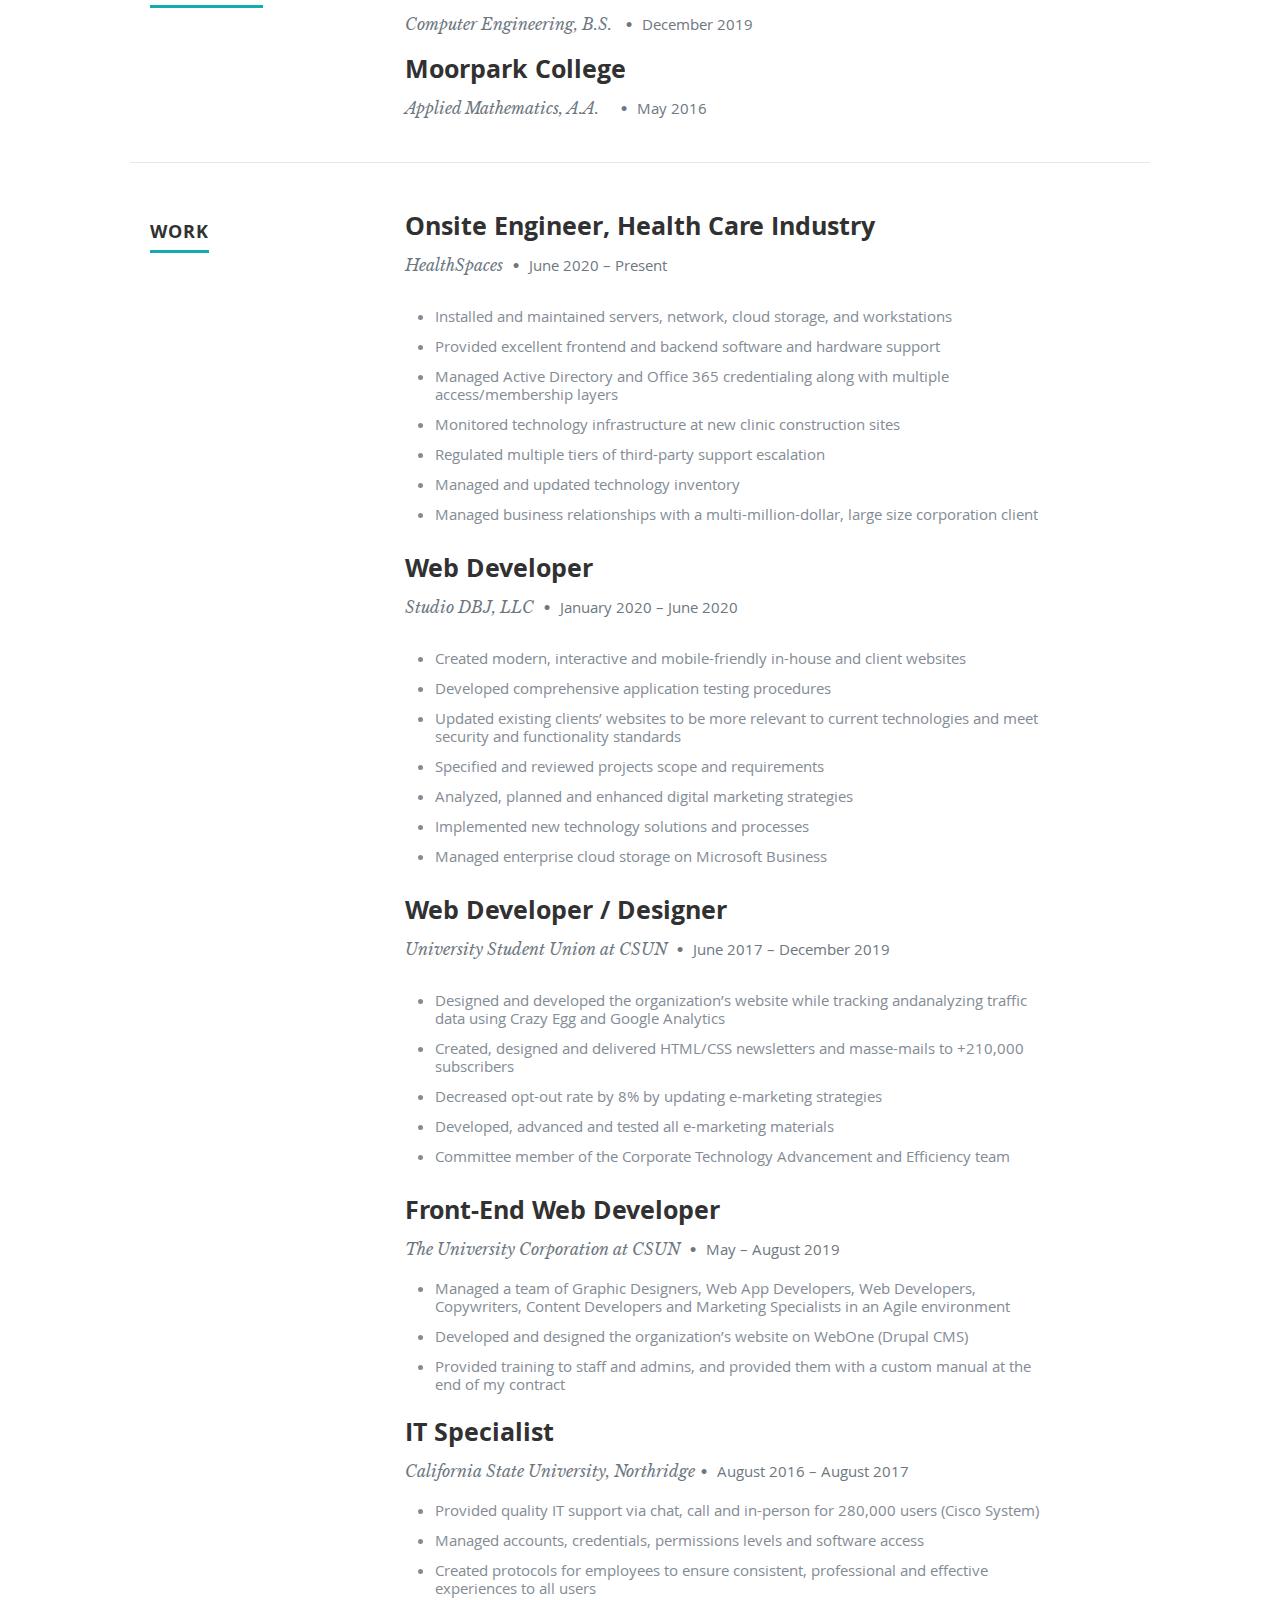
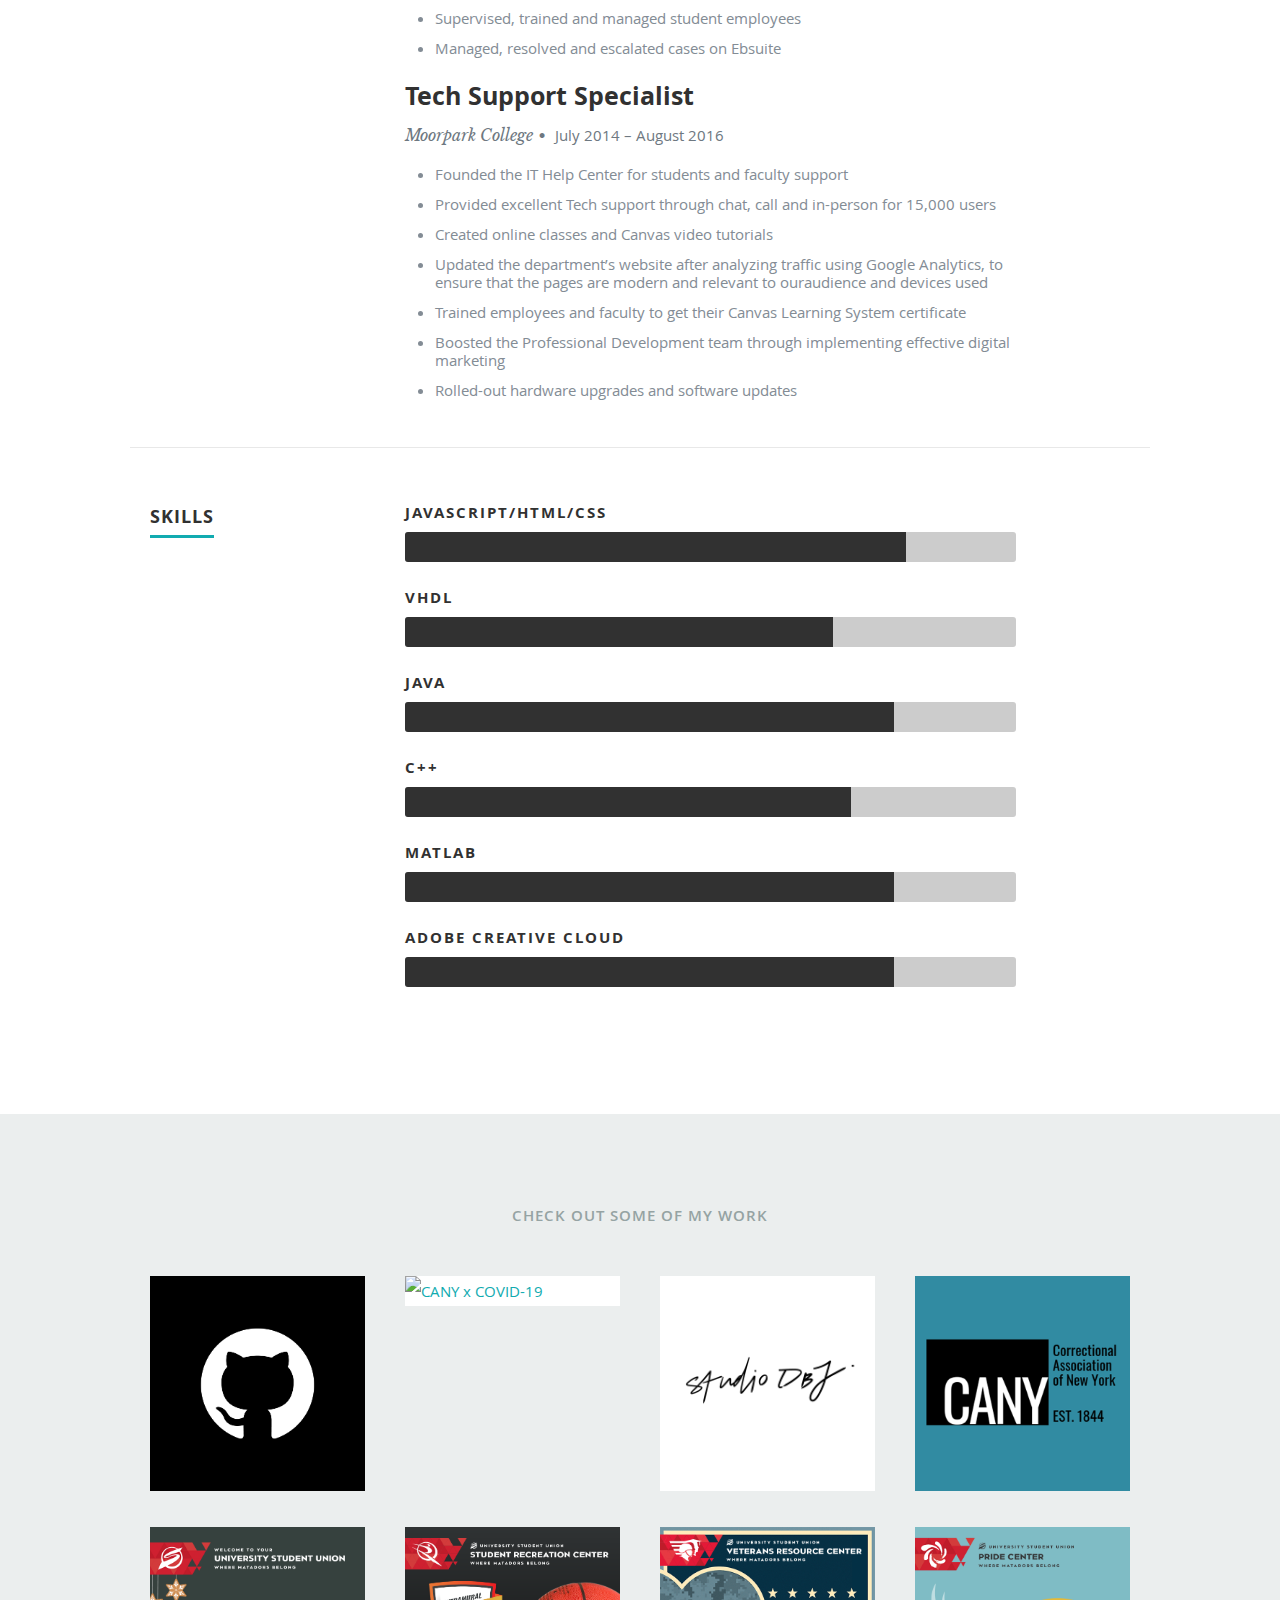
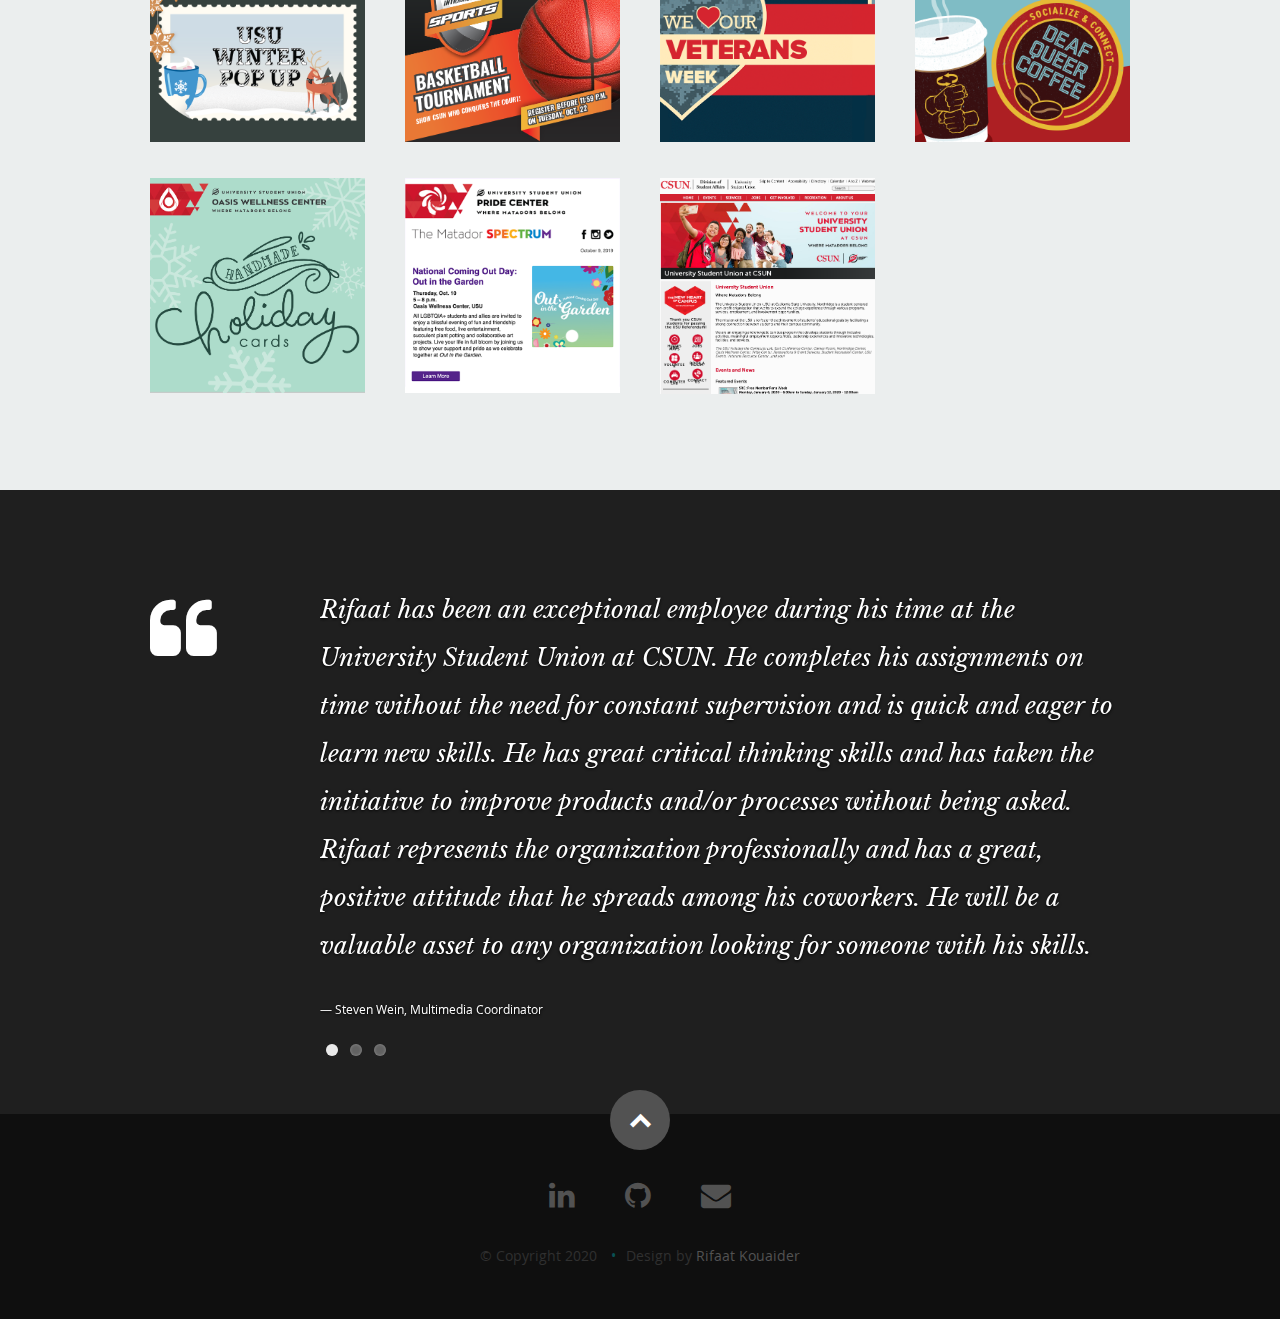
==== commit ff7fbf4f: "Update index.html" ====
--- a/index.html
+++ b/index.html
@@ -212,9 +212,9 @@
 
                        <p>
                 <ul class="disc">
-               <li>CInstalled and maintained servers, network, cloud storage, and workstations</li>
+               <li>Installed and maintained servers, network, cloud storage, and workstations</li>
                <li>Provided excellent frontend and backend software and hardware support</li>
-                  <li>UManaged Active Directory and Office 365 credentialing along with multiple access/membership layers</li>
+                  <li>Managed Active Directory and Office 365 credentialing along with multiple access/membership layers</li>
                   <li>Monitored technology infrastructure at new clinic construction sites</li>
                   <li>Regulated multiple tiers of third-party support escalation</li>
                   <li>Managed and updated technology inventory</li>
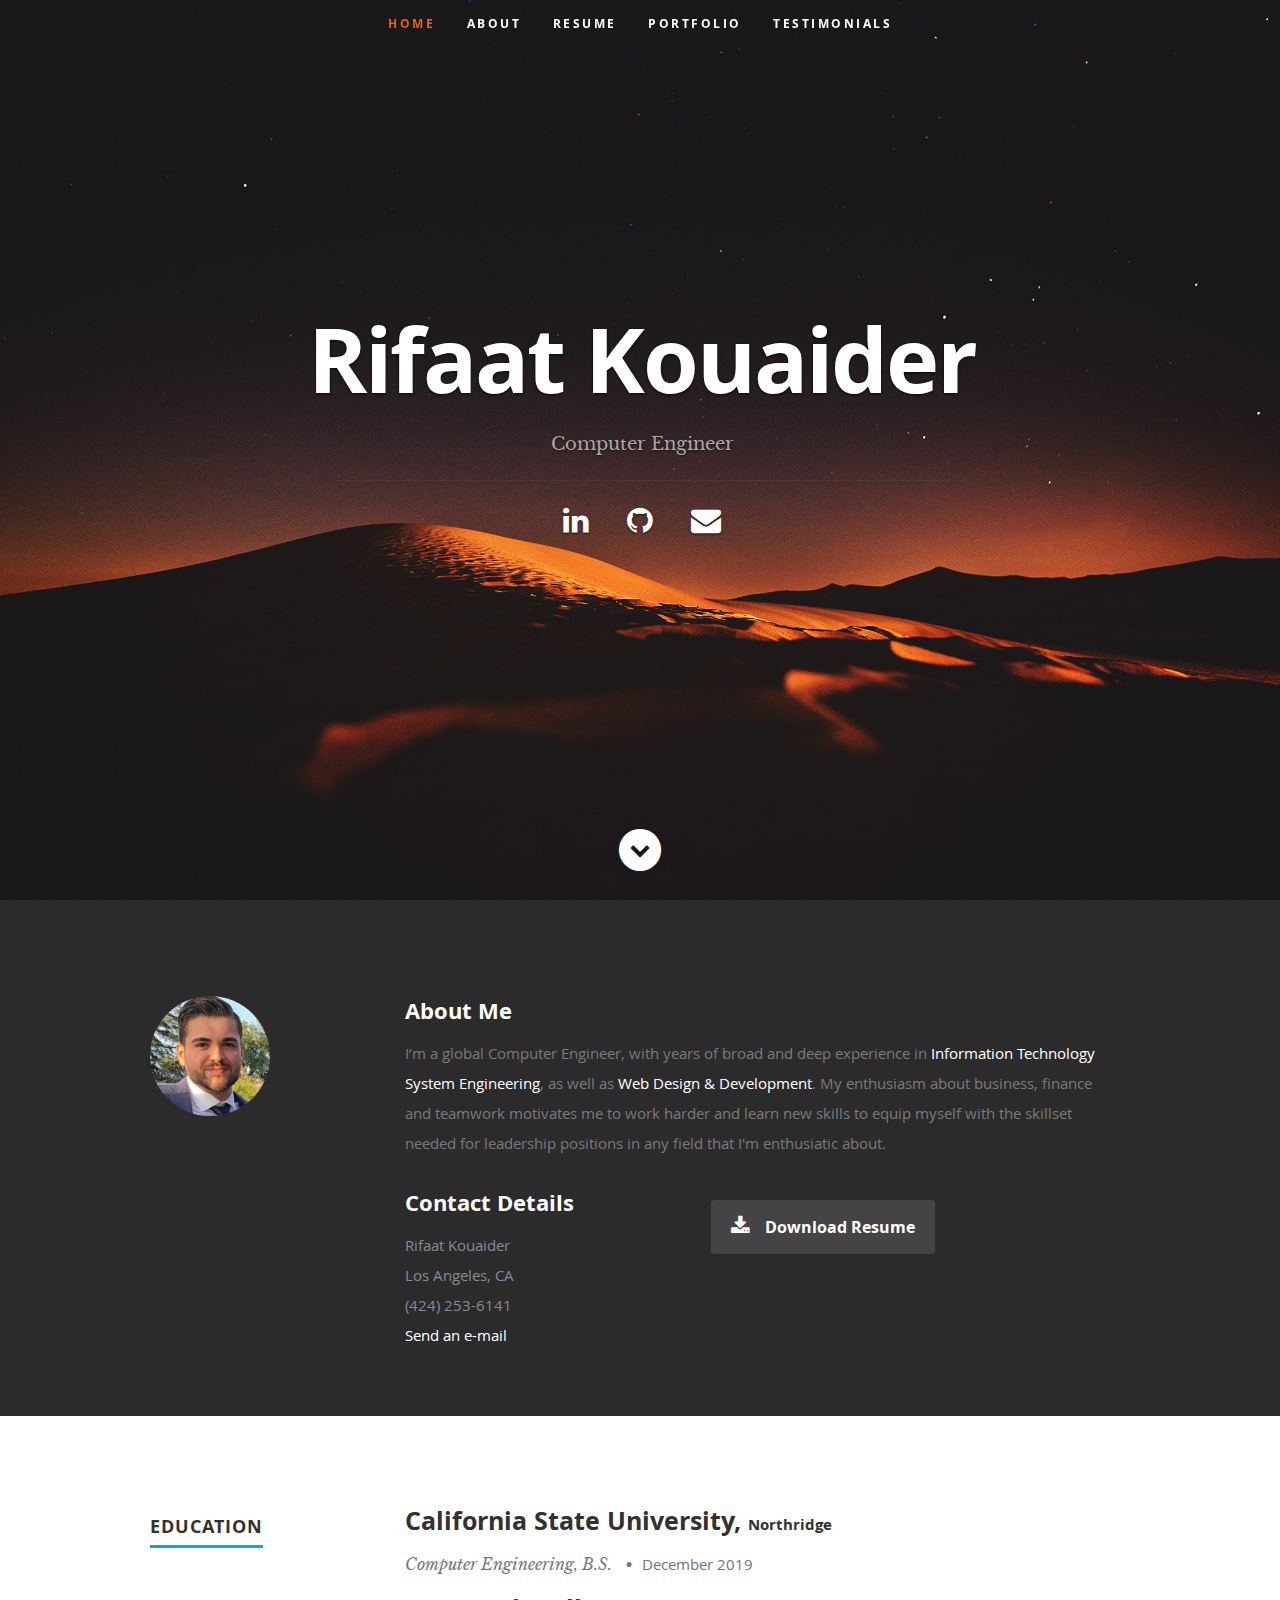
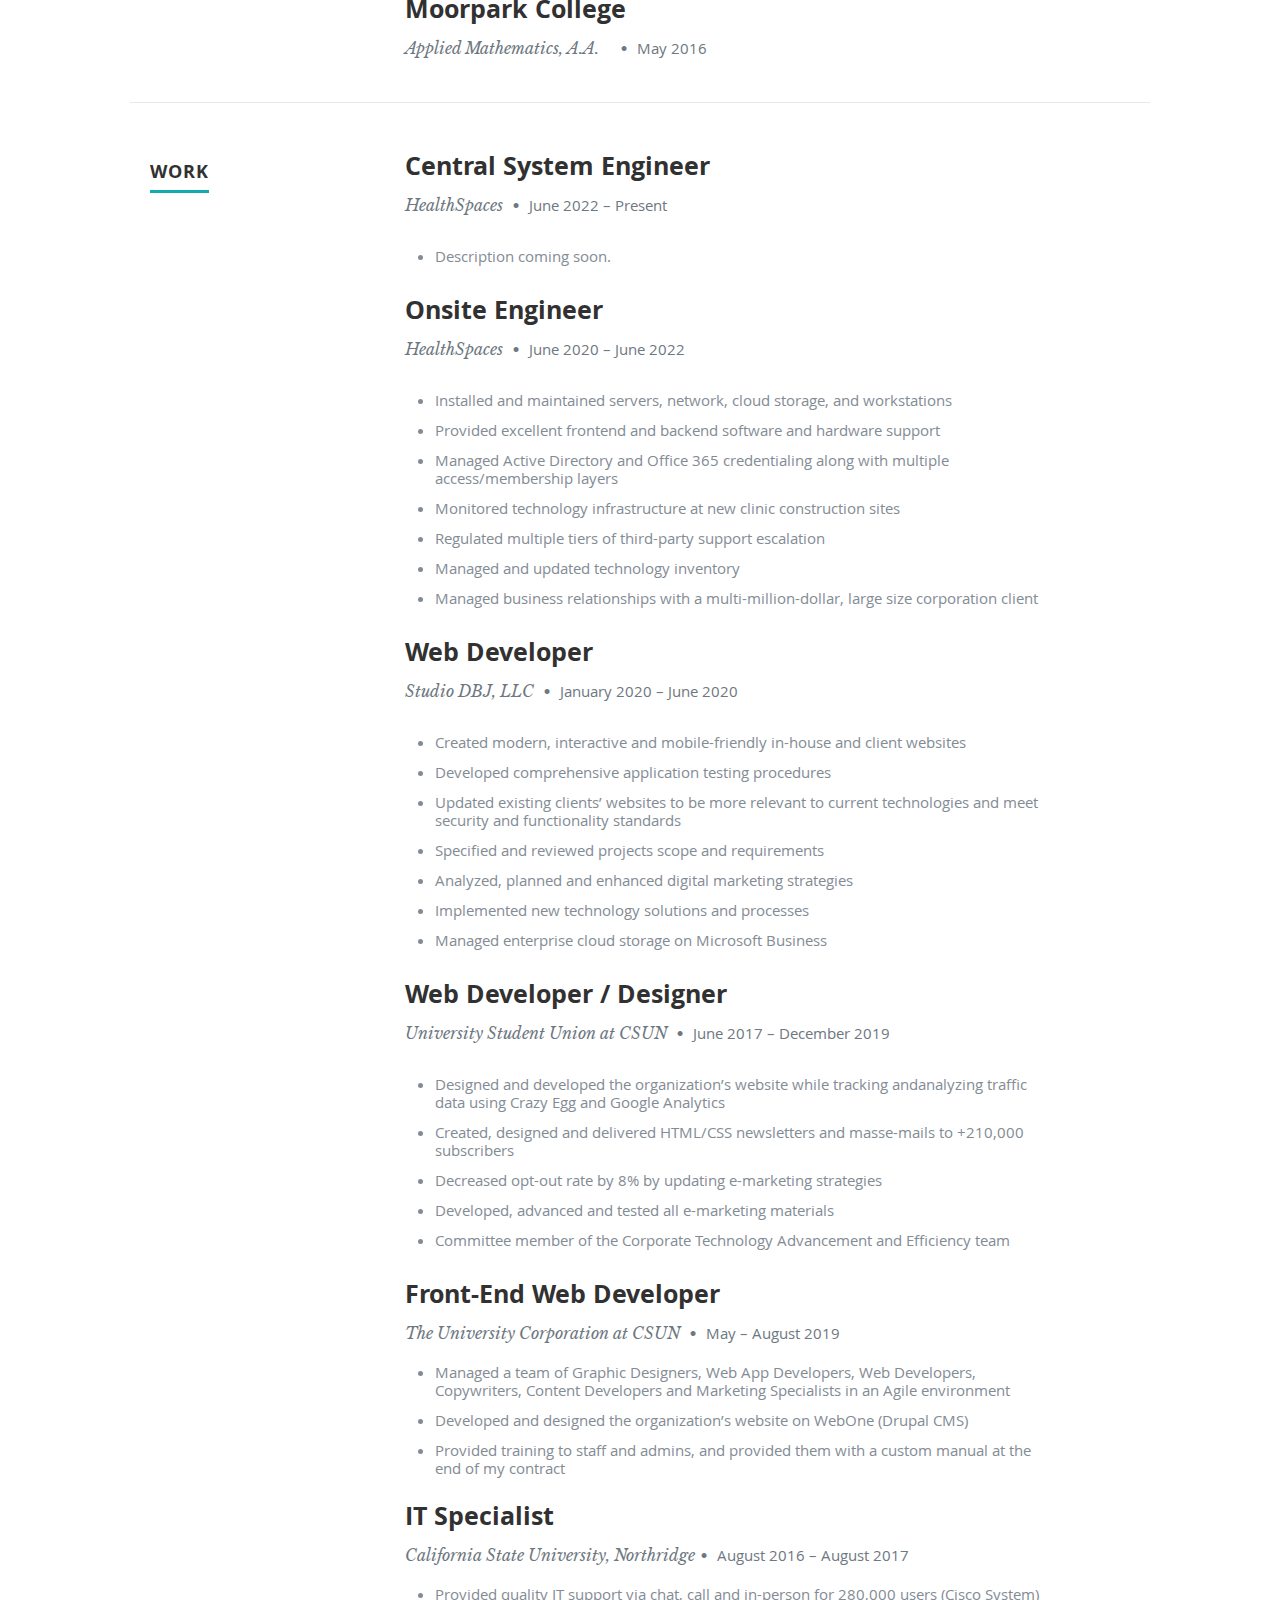
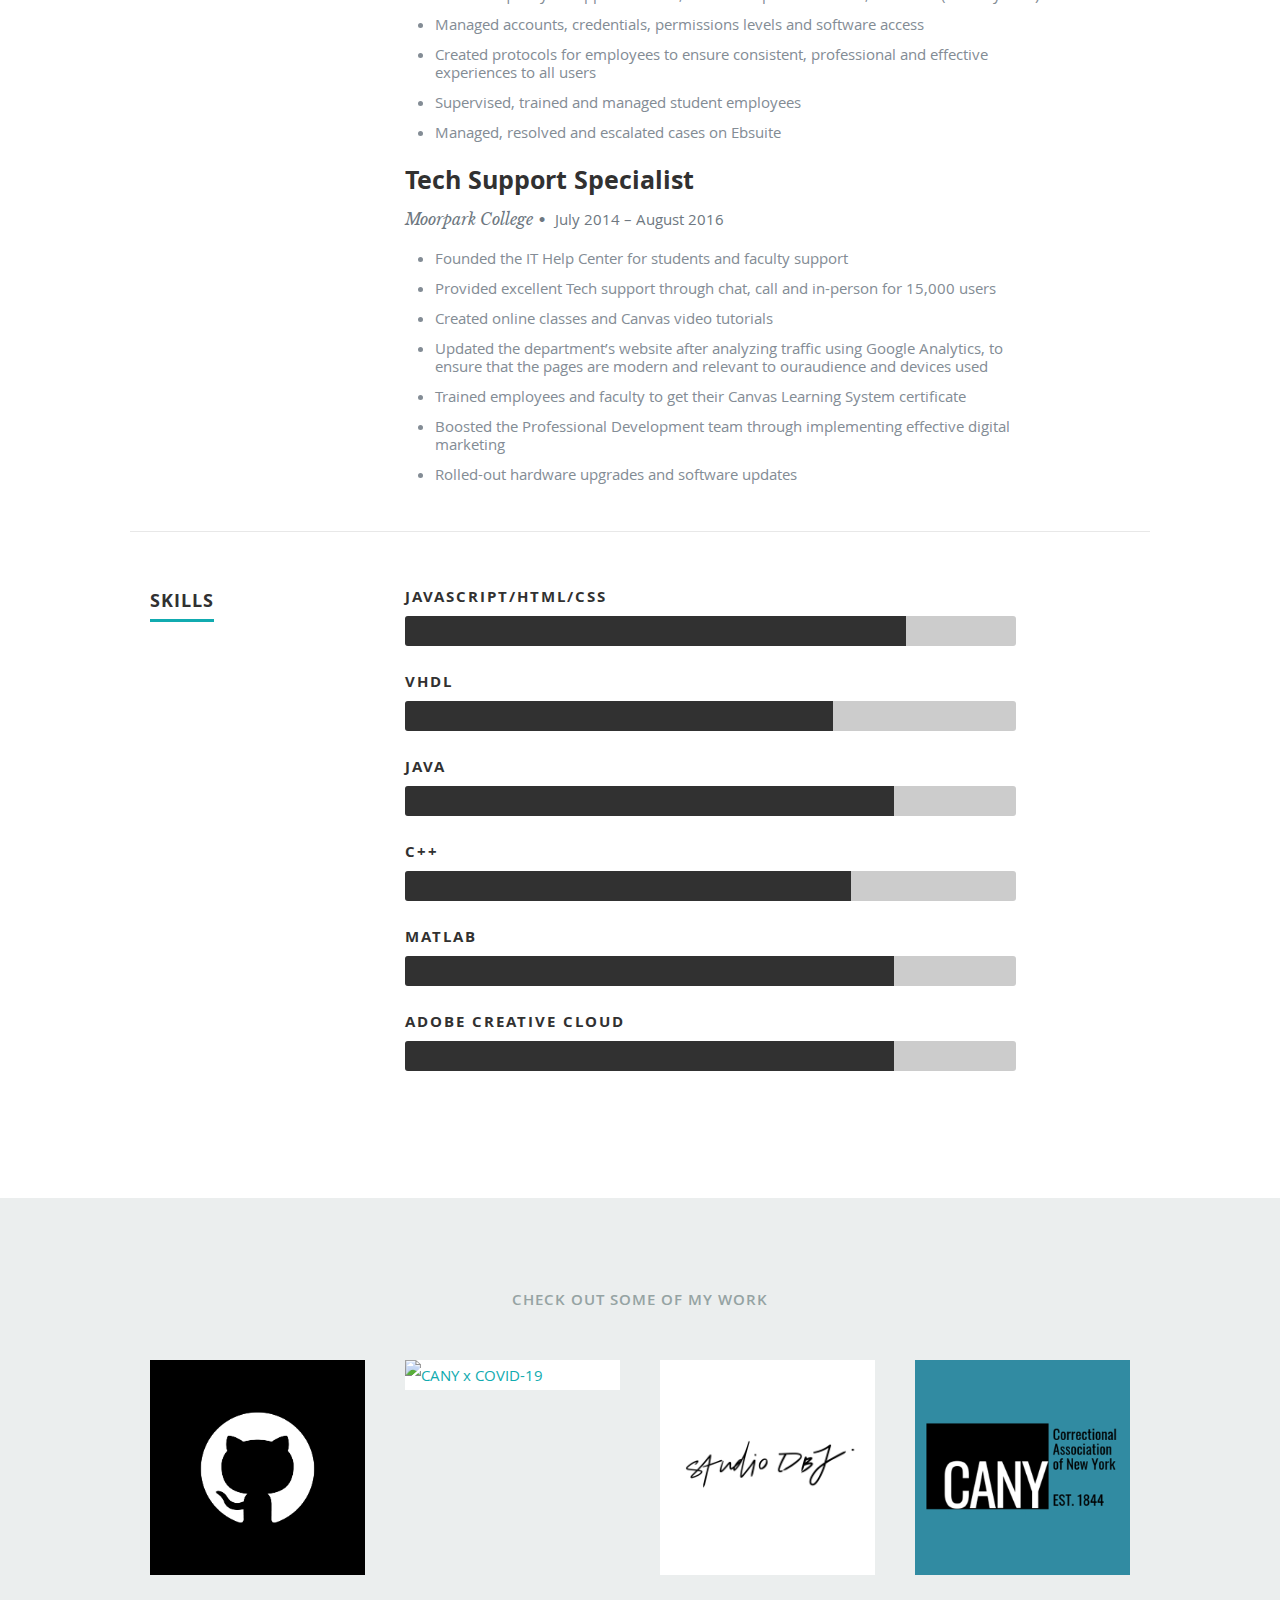
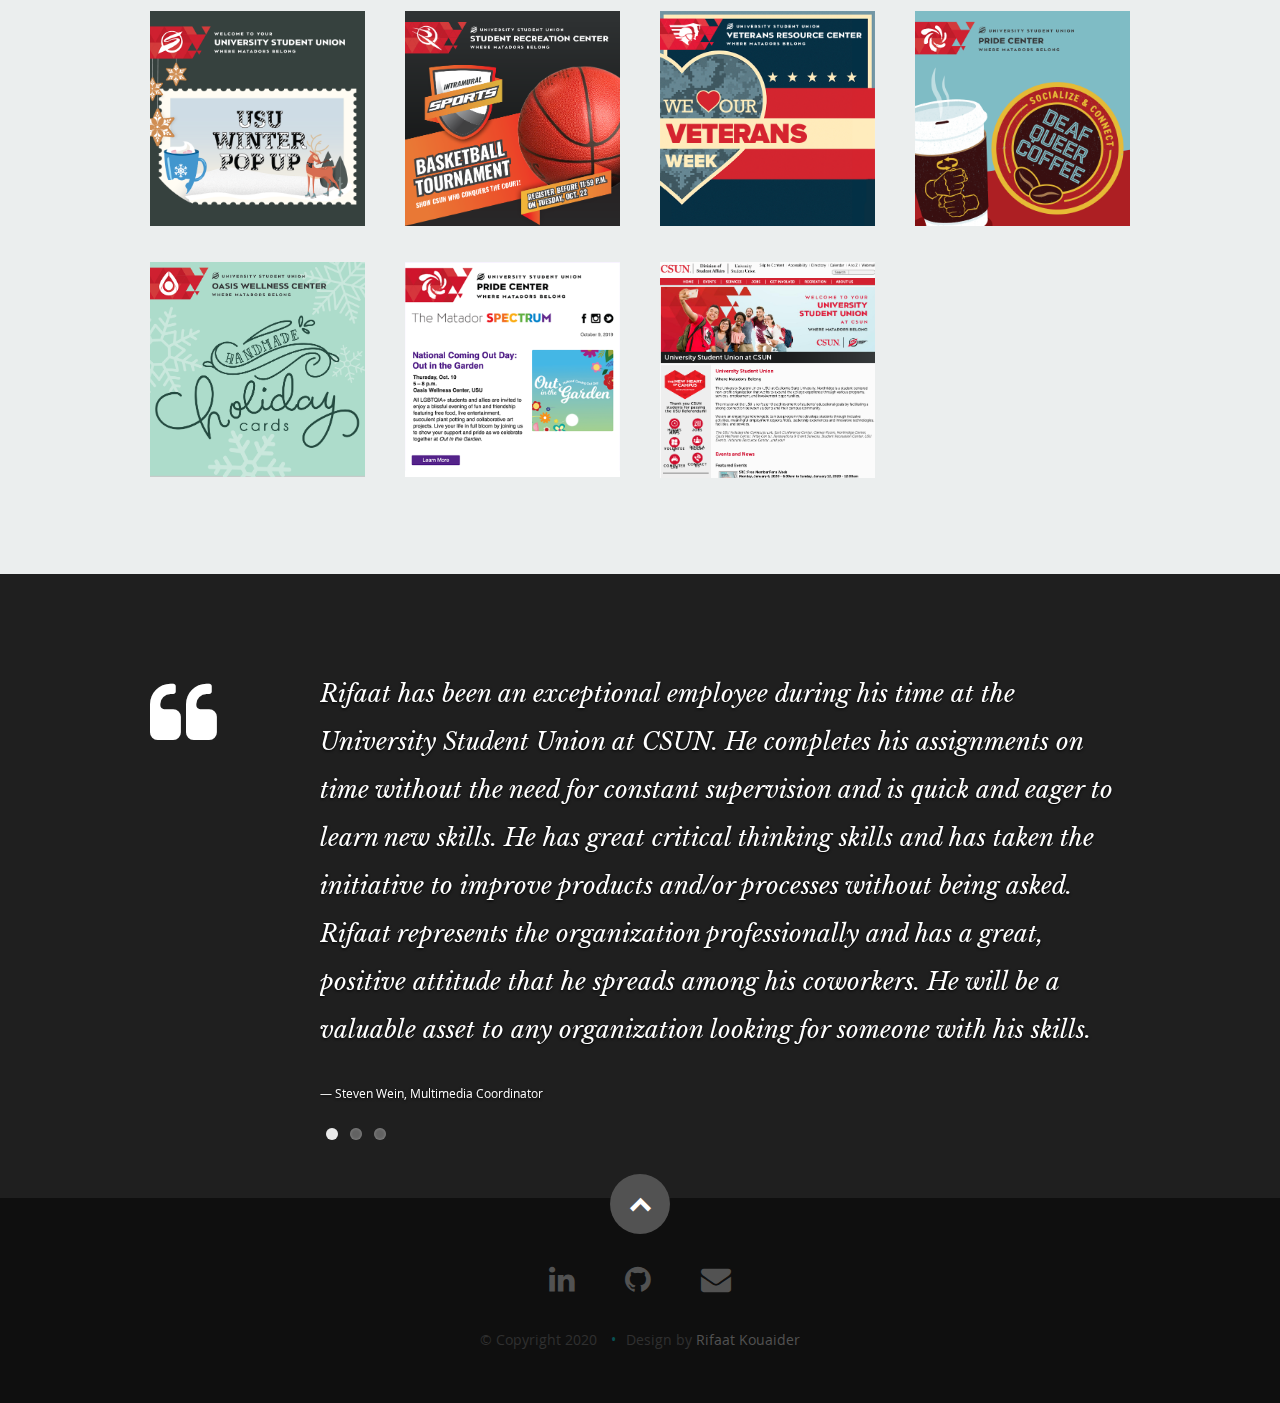
==== commit 041c47d0: "Update index.html" ====
--- a/index.html
+++ b/index.html
@@ -118,8 +118,8 @@
 
             <h2>About Me</h2>
 
-            <p>I&rsquo;m a Los Angeles based <span>Computer Engineer</span>, with years of experience in <span style="color: #FFFFFF">Web Design &amp; Development</span>, as well as <span style="color: #FFFFFF">Information Technology Management</span>. My diverse background in Software and Hardware paired with my will to improve my skills and learn new things are currently pushing me to apply for jobs between <span style="color: #FFFFFF">Software, Hardware, and Control System Engineering</span>.<br>
-				My enthusiasm about business, finance and teamwork motivates me to work harder and learn new skills to equip myself with the skillset needed for a leadership position in the near future.
+            <p>I&rsquo;m a global <span>Computer Engineer</span>, with years of broad and deep experience in <span style="color: #FFFFFF">Information Technology System Engineering</span>, as well as <span style="color: #FFFFFF">Web Design &amp; Development</span>.
+				My enthusiasm about business, finance and teamwork motivates me to work harder and learn new skills to equip myself with the skillset needed for leadership positions in any field that I'm enthusiatic about.
             </p>
 
             <div class="row">
@@ -203,12 +203,30 @@
          <div class="nine columns main-col">
 
 
+
+  <div class="row item">
+
+                   <div class="twelve columns">
+
+                       <h3>Central System Engineer</h3>
+                      <p class="info">HealthSpaces <span>&bull;</span> <em class="date">June 2022 &ndash; Present</em></p>
+
+                       <p>
+                <ul class="disc">
+               <li>Description coming soon.</li>
+               </ul>                  </p>
+
+                    </div>
+
+                 </div> <!-- item end -->
+				 
+				 
            <div class="row item">
 
                    <div class="twelve columns">
 
-                       <h3>Onsite Engineer, Health Care Industry</h3>
-                      <p class="info">HealthSpaces <span>&bull;</span> <em class="date">June 2020 &ndash; Present</em></p>
+                       <h3>Onsite Engineer</h3>
+                      <p class="info">HealthSpaces <span>&bull;</span> <em class="date">June 2020 &ndash; June 2022</em></p>
 
                        <p>
                 <ul class="disc">
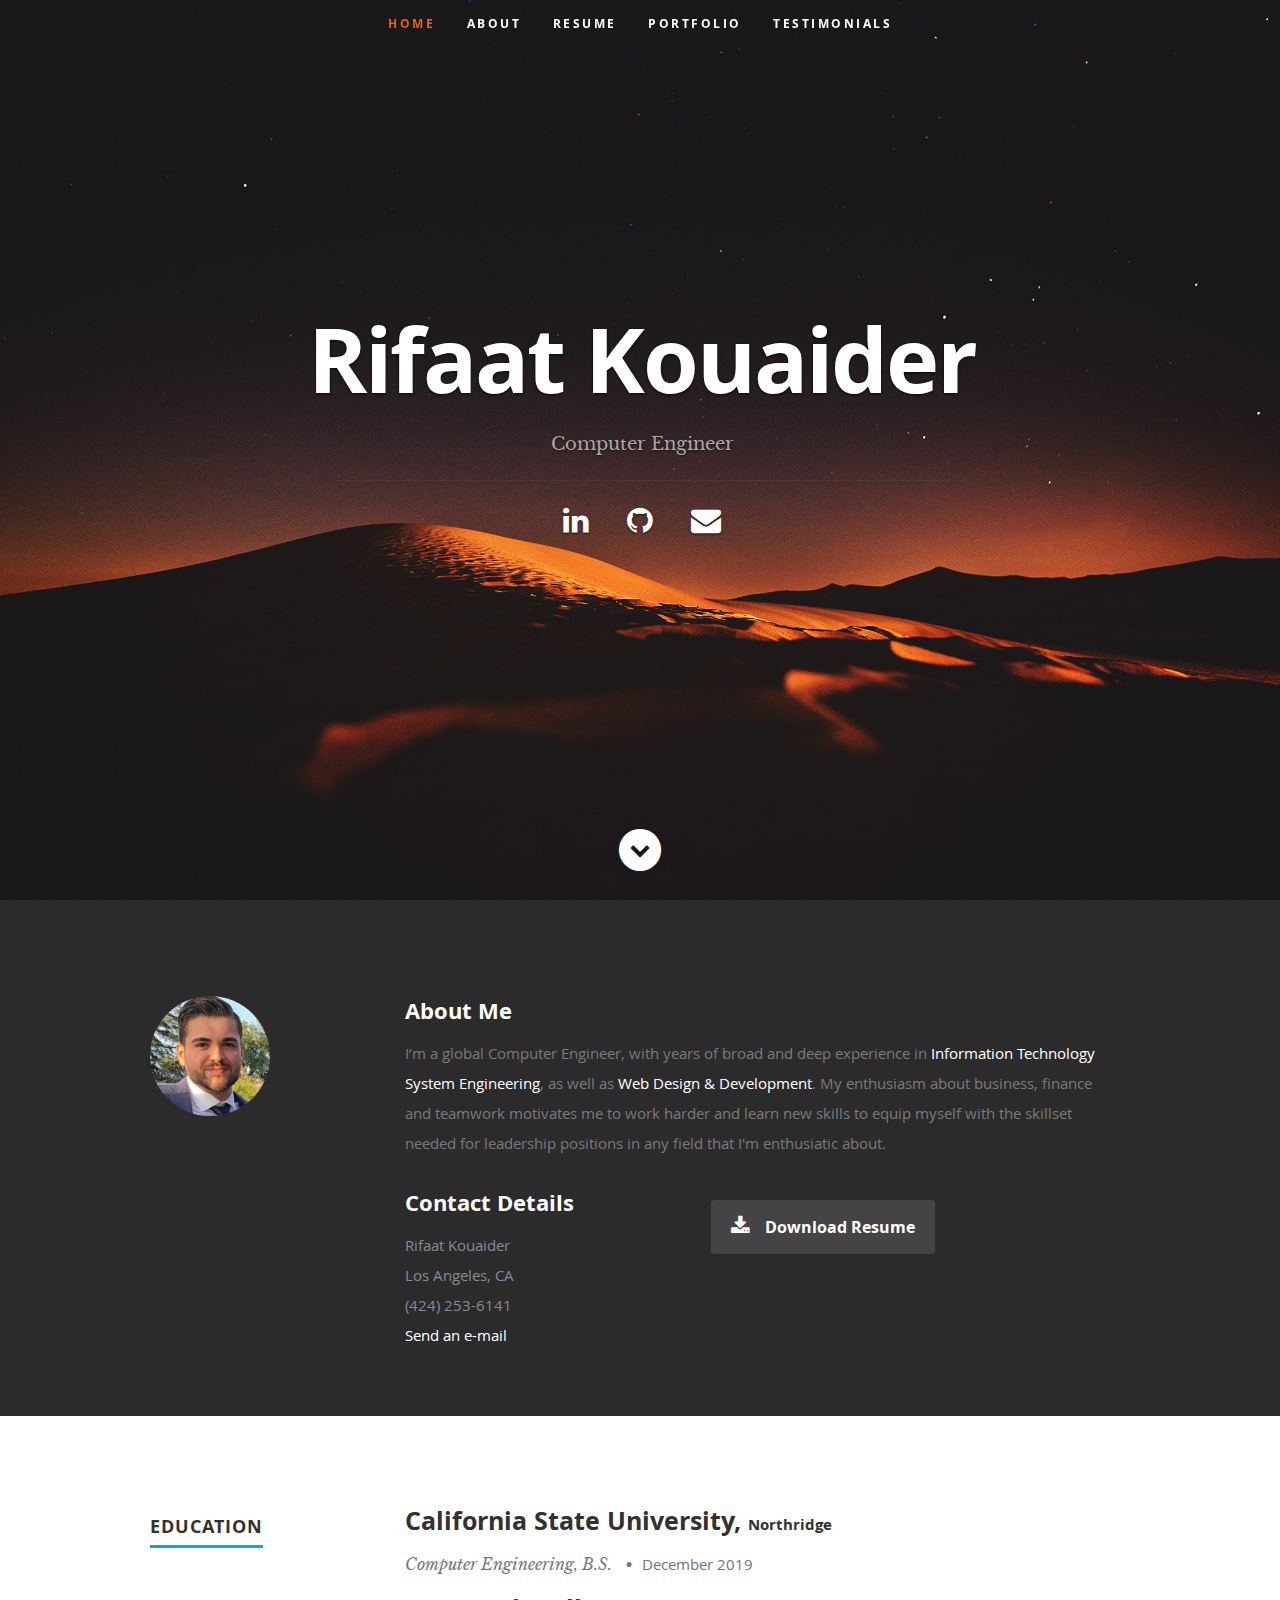
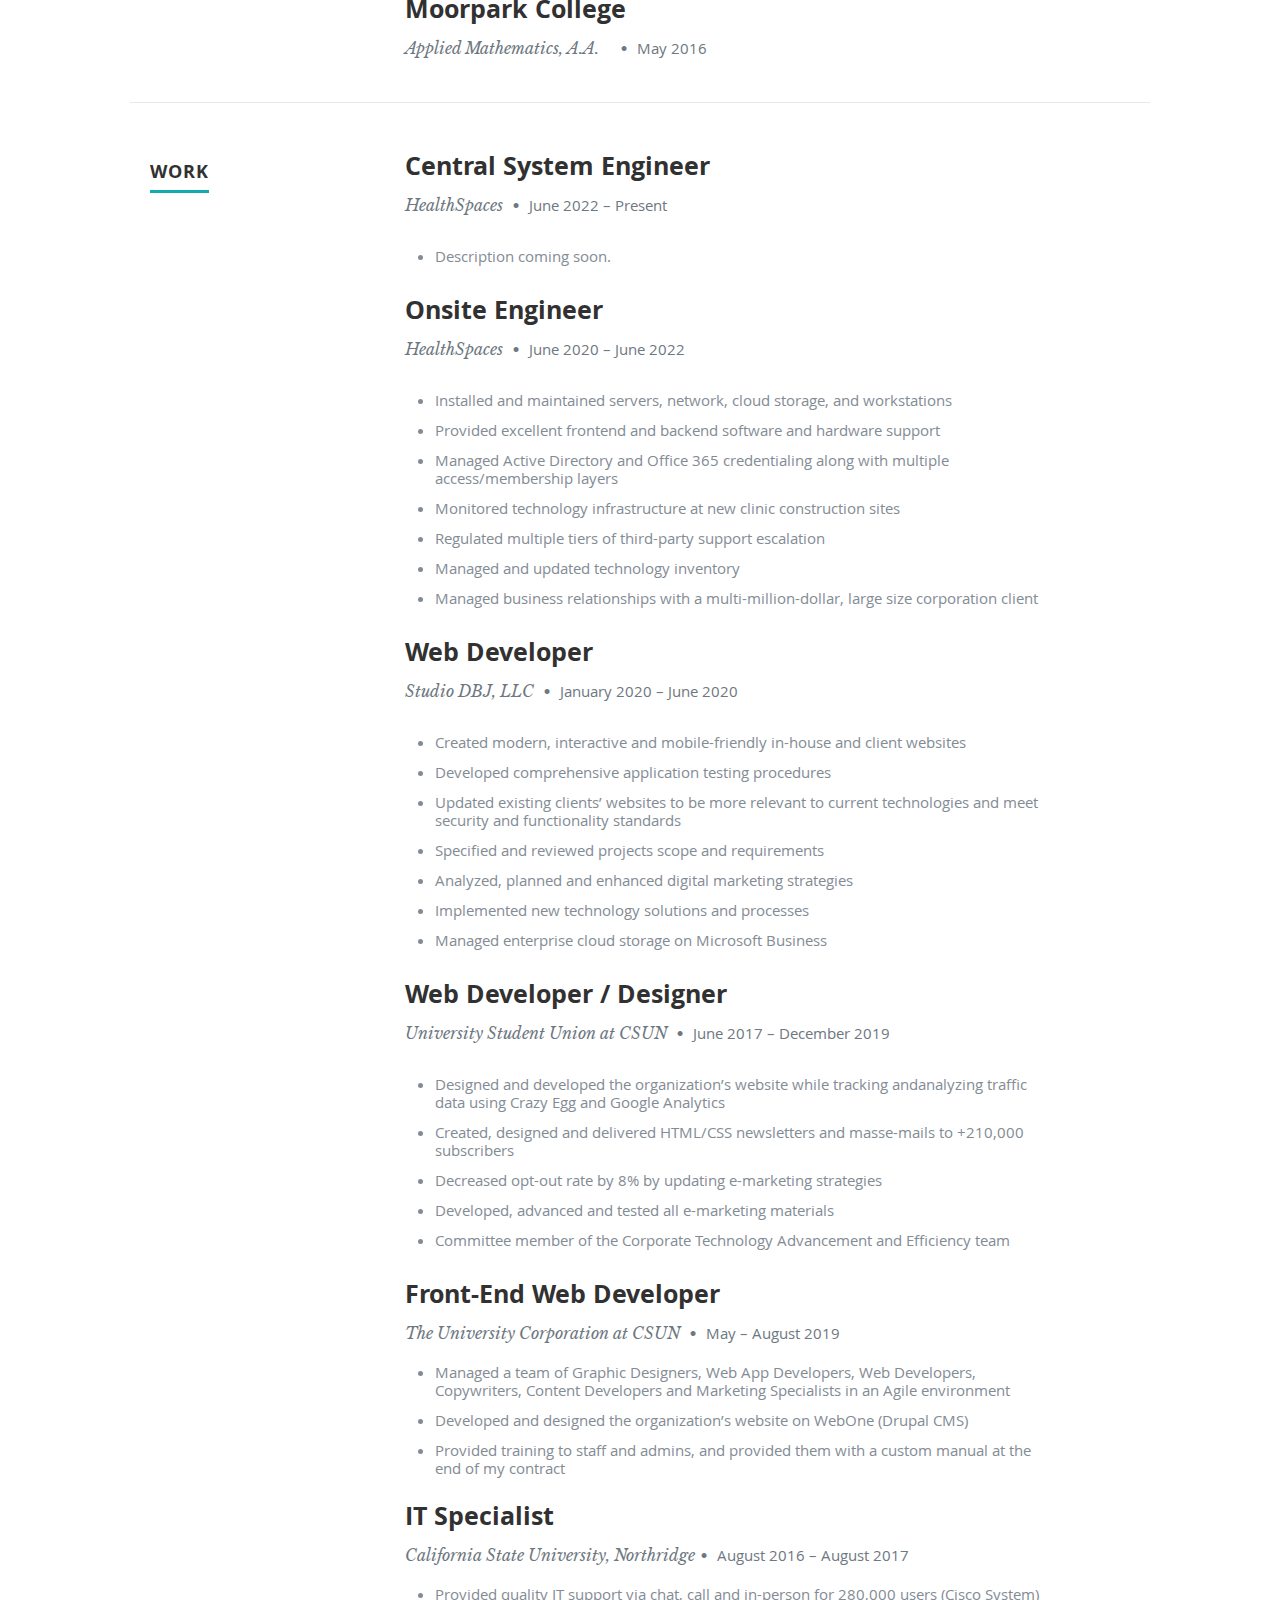
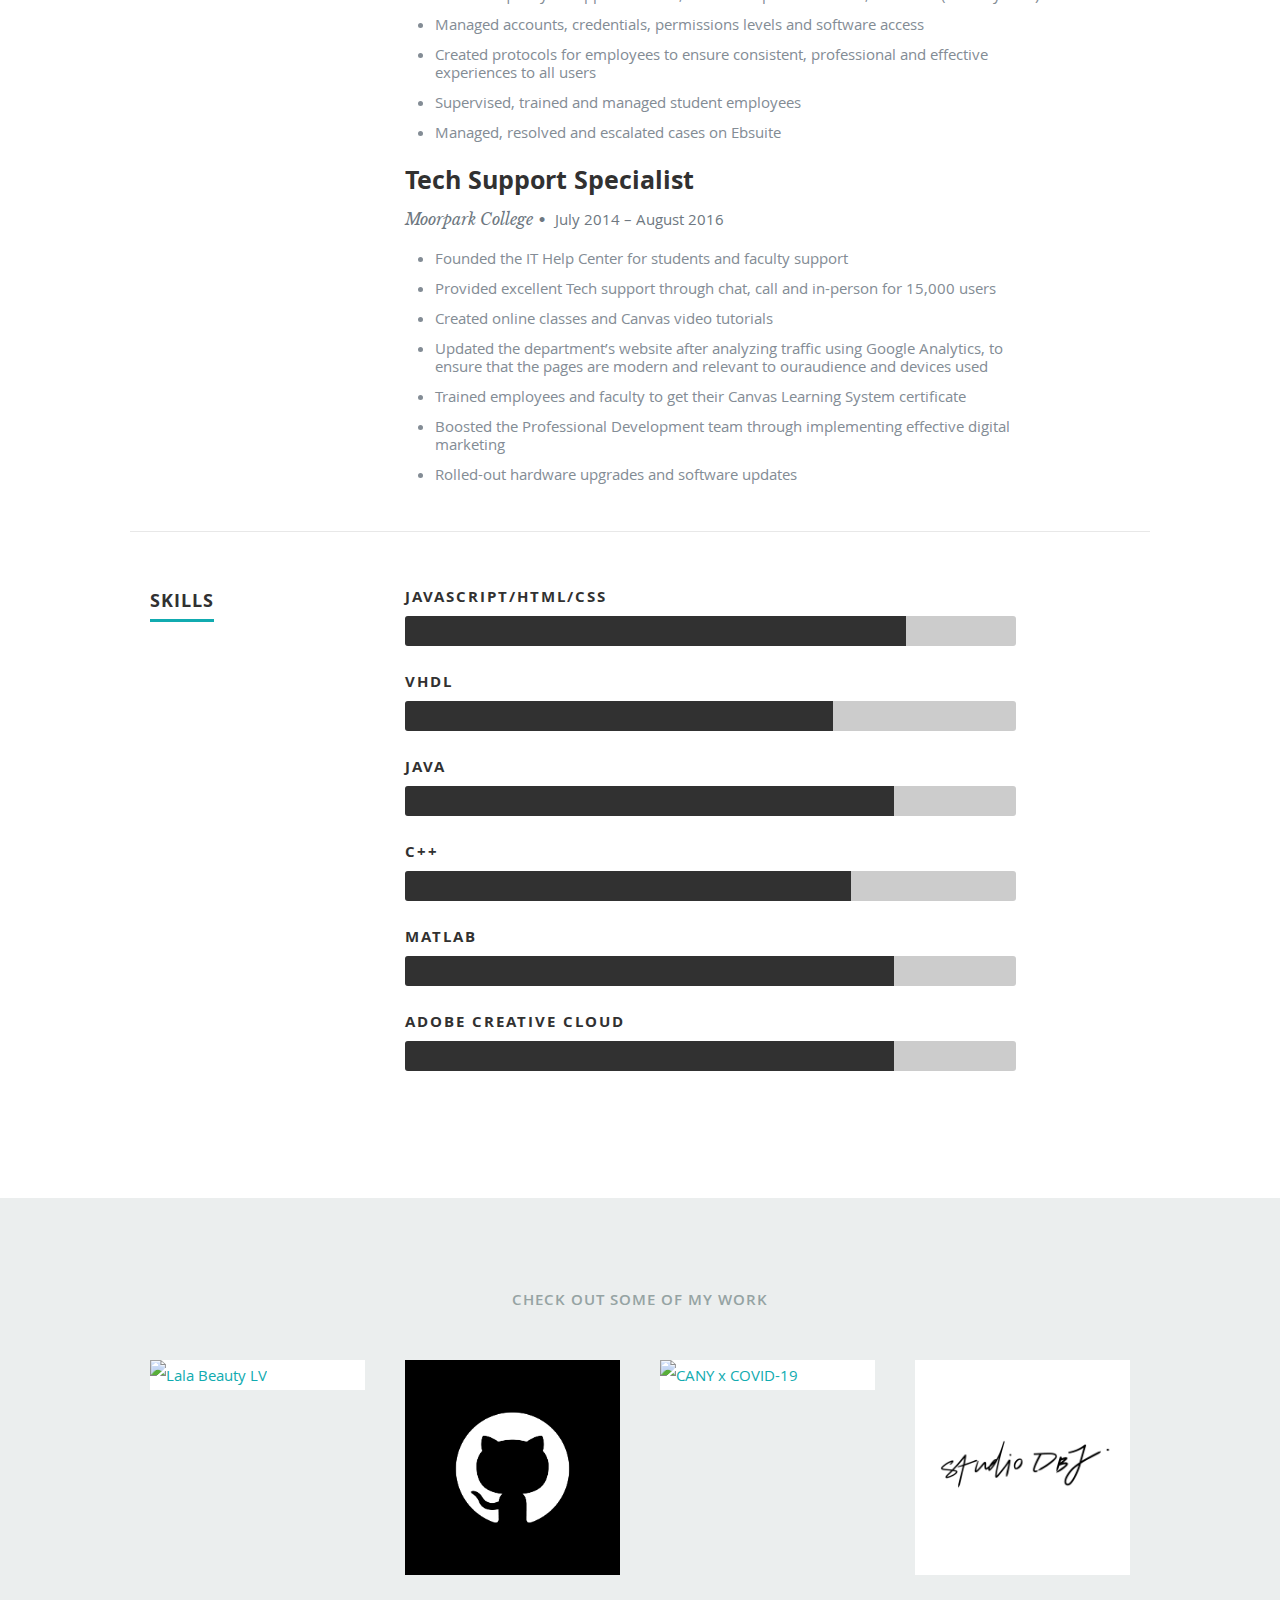
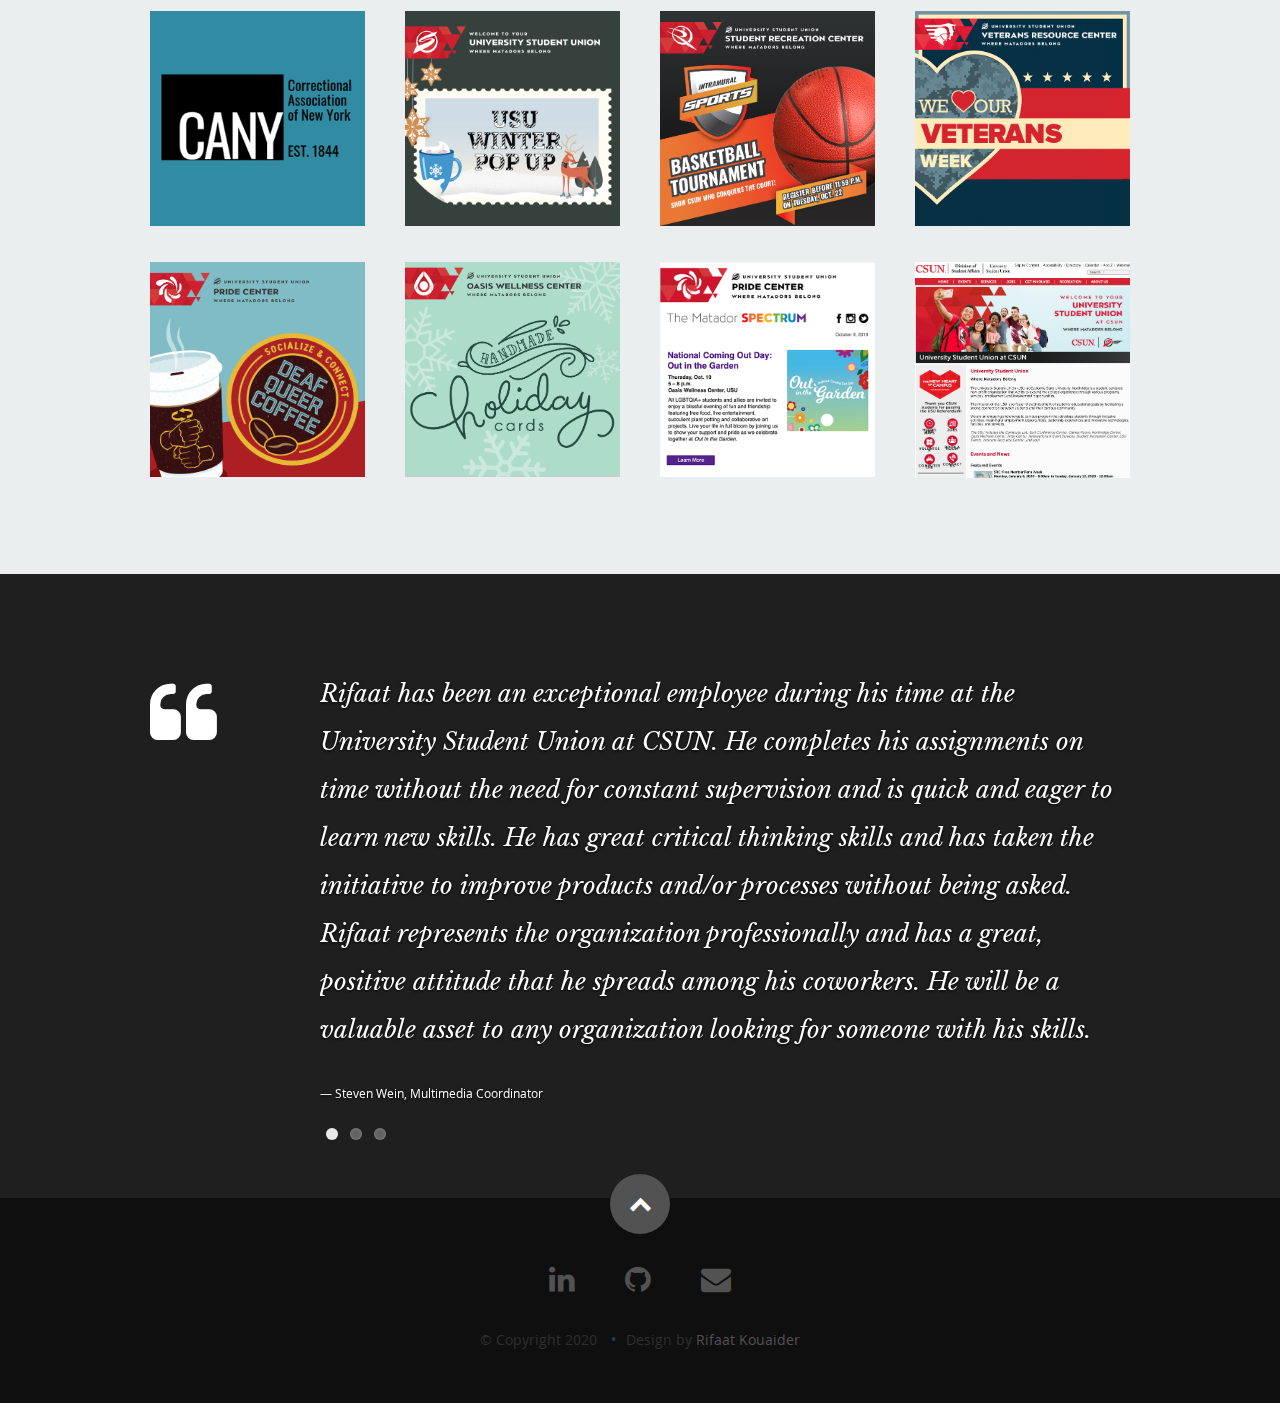
==== commit 4f89dced: "Lala Beauty LV Added" ====
--- a/index.html
+++ b/index.html
@@ -180,9 +180,6 @@
 
                   <h3>Moorpark College</h3>
                   <p class="info">Applied Mathematics,&nbsp;A.A. &nbsp;&nbsp; <span>&bull;</span> <em class="date">May 2016&nbsp;</em></p>
-
-
-
                </div>
 
             </div> <!-- item end -->
@@ -219,8 +216,8 @@
                     </div>
 
                  </div> <!-- item end -->
-				 
-				 
+
+
            <div class="row item">
 
                    <div class="twelve columns">
@@ -393,6 +390,24 @@
             <div id="portfolio-wrapper" class="bgrid-quarters s-bgrid-thirds cf">
 
 				<div class="columns portfolio-item">
+				   <a href="https://www.lalabeautylv.com/" target="_blank">
+                  <div class="item-wrap">
+                        <img alt="Lala Beauty LV" src="images/portfolio/lala-beauty-logo.png">
+                        <div class="overlay">
+                           <div class="portfolio-item-meta">
+          					      <h5>Lala Beauty LV</h5>
+                              <p>Web Development</p>
+          					   </div>
+                        </div>
+                        <div class="link-icon"><i class="icon-plus"></i></div>
+                  </div>
+					   </a>
+          		</div> <!-- item end -->
+
+            <!-- portfolio-wrapper -->
+            <div id="portfolio-wrapper" class="bgrid-quarters s-bgrid-thirds cf">
+
+				<div class="columns portfolio-item">
 				   <a href="https://github.com/Rifaat-Kouaider" target="_blank">
                   <div class="item-wrap">
                         <img alt="GitHub Portfolio" src="images/portfolio/GitHub.gif">
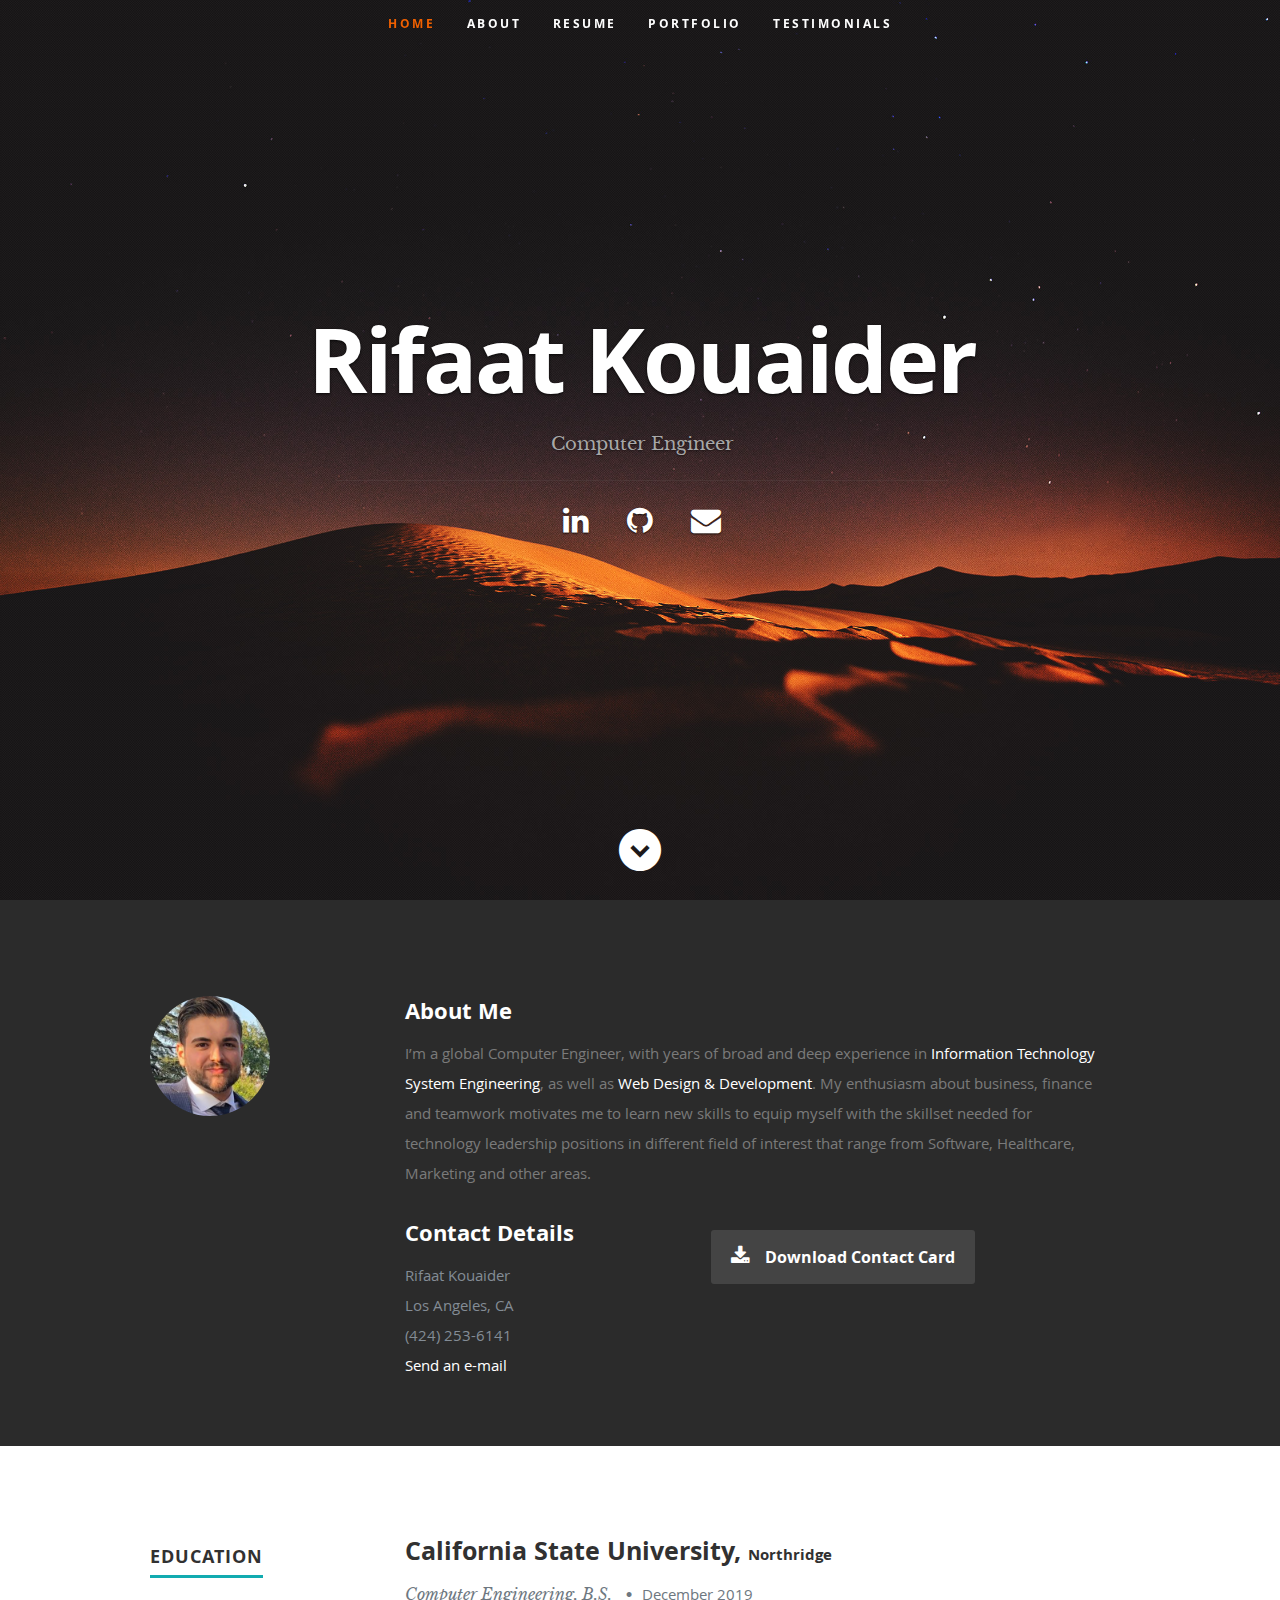
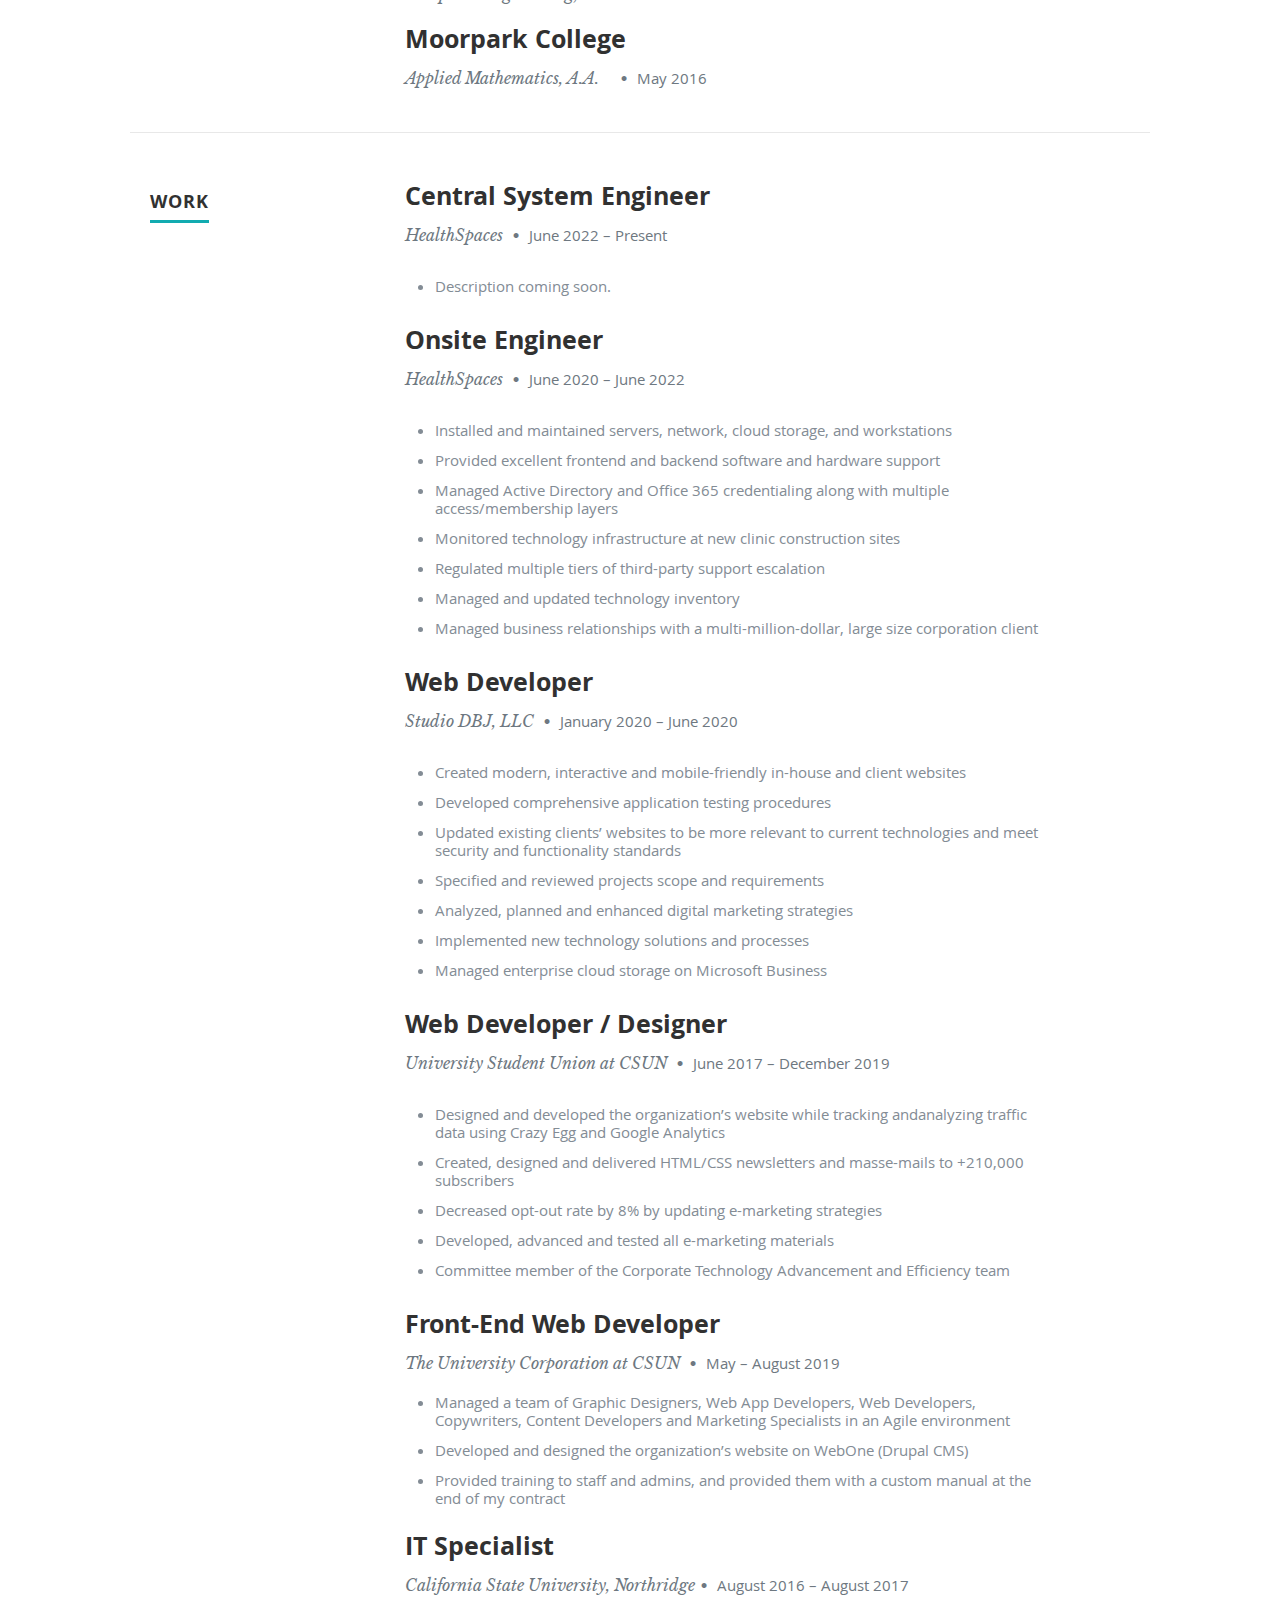
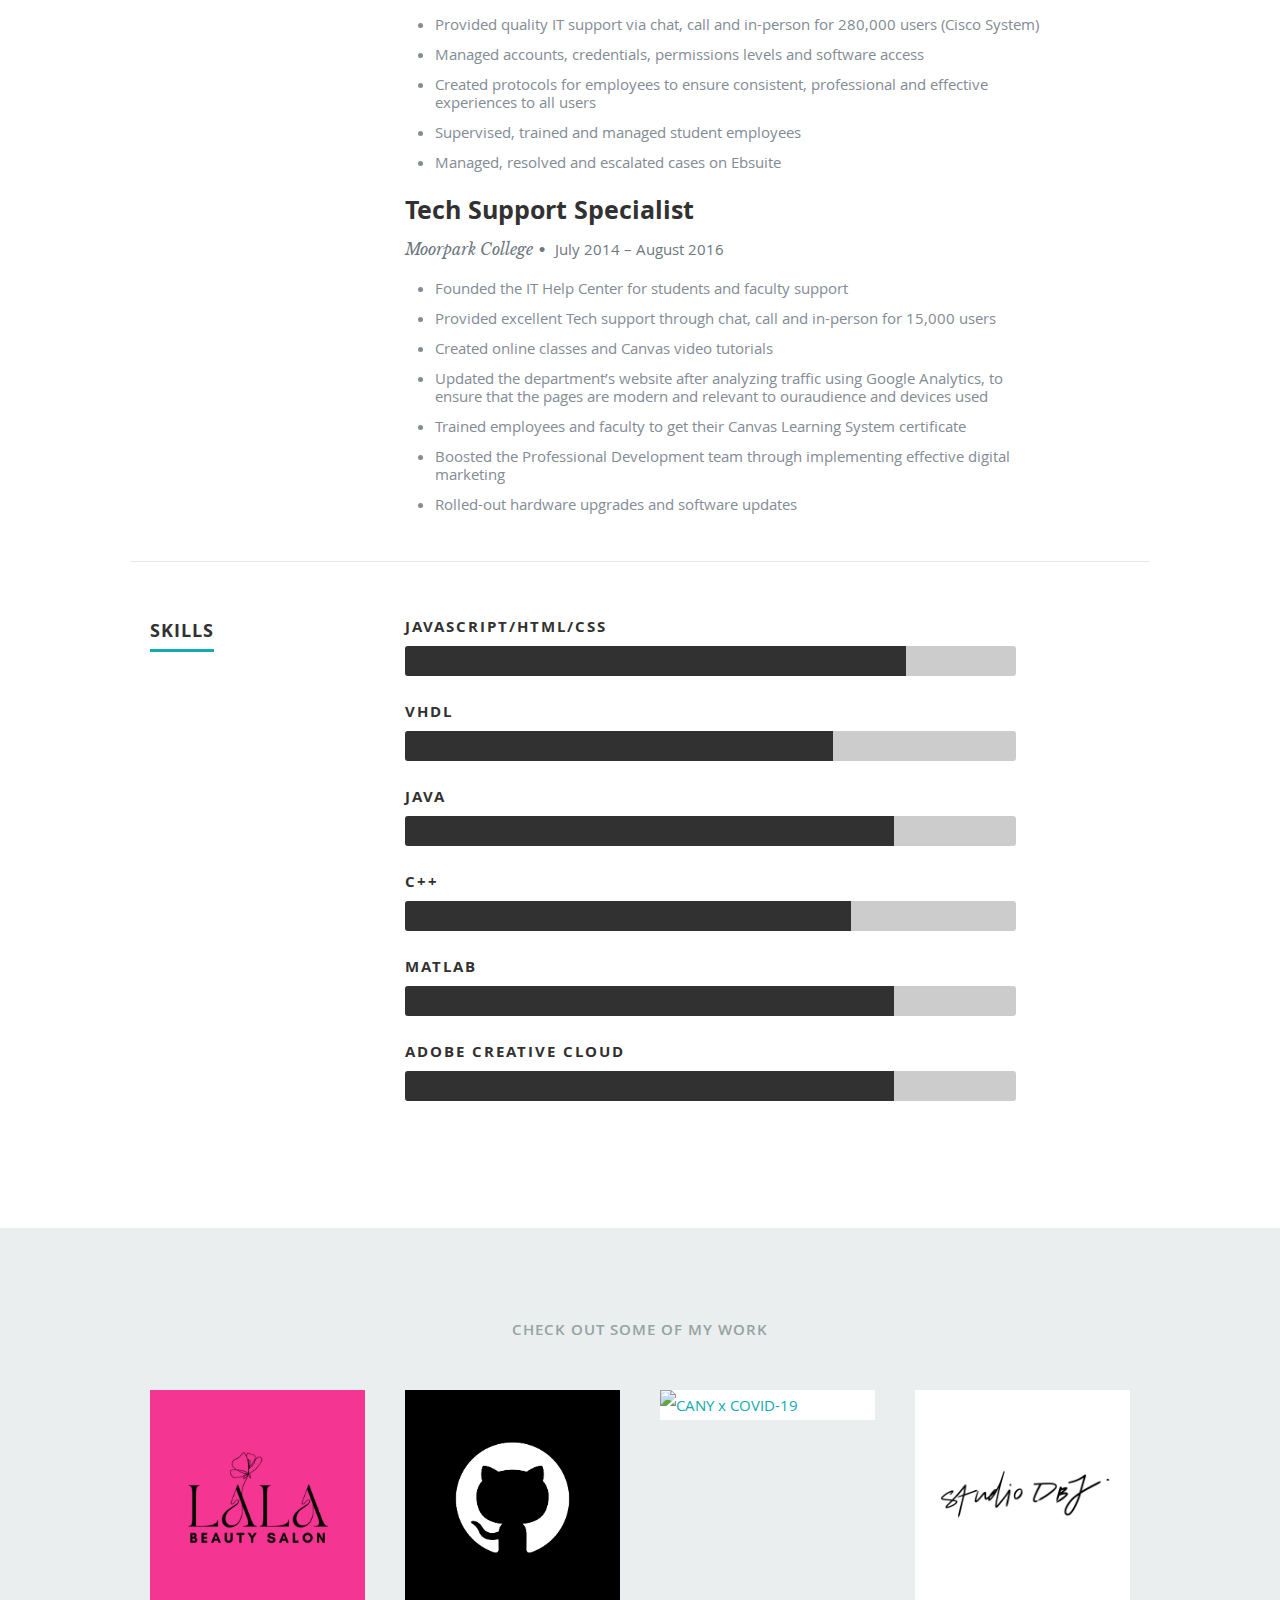
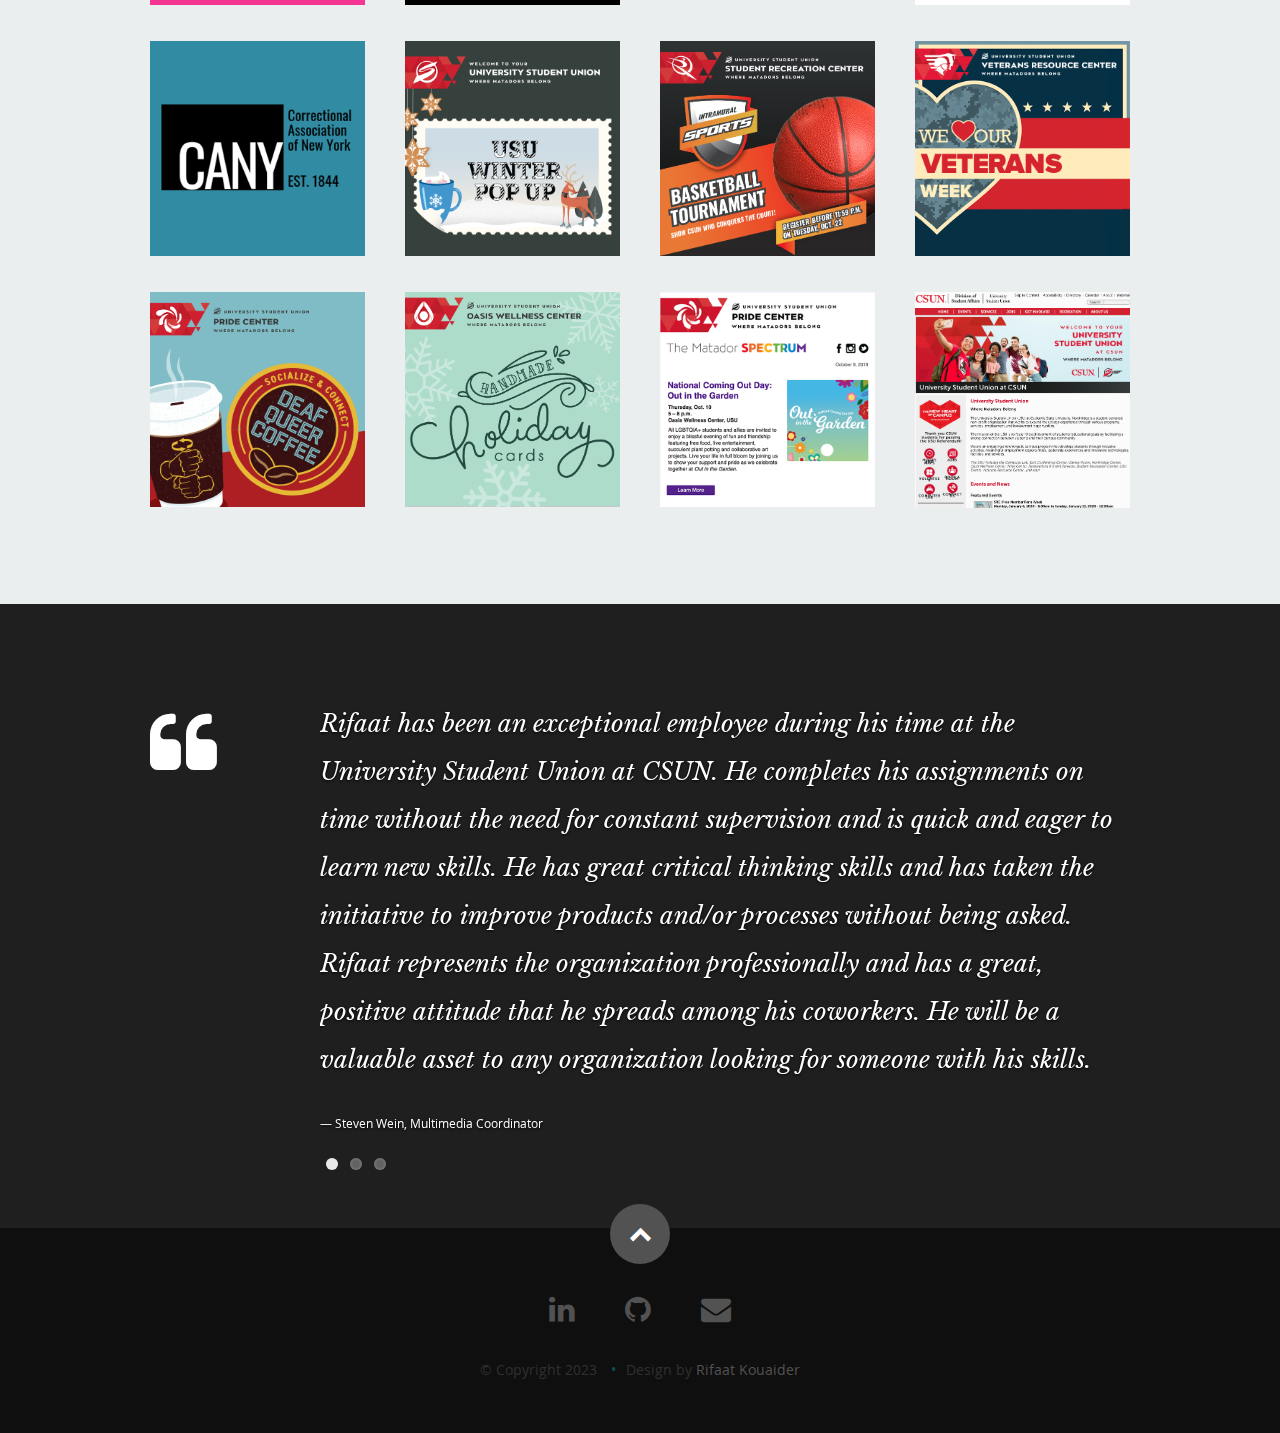
==== commit 0f187a9e: "Contact Card Download Added" ====
--- a/index.html
+++ b/index.html
@@ -119,7 +119,7 @@
             <h2>About Me</h2>
 
             <p>I&rsquo;m a global <span>Computer Engineer</span>, with years of broad and deep experience in <span style="color: #FFFFFF">Information Technology System Engineering</span>, as well as <span style="color: #FFFFFF">Web Design &amp; Development</span>.
-				My enthusiasm about business, finance and teamwork motivates me to work harder and learn new skills to equip myself with the skillset needed for leadership positions in any field that I'm enthusiatic about.
+				My enthusiasm about business, finance and teamwork motivates me to learn new skills to equip myself with the skillset needed for technology leadership positions in different field of interest that range from Software, Healthcare, Marketing and other areas.
             </p>
 
             <div class="row">
@@ -137,7 +137,7 @@
 
                <div class="columns download">
                   <p>
-                     <a href="files/rifaat-kouaider-resume.pdf" download class="button" target="_blank"><i class="fa fa-download"></i>Download Resume</a>
+                     <a href="images/contact-card-rifaat-kouaider.png" download class="button" target="_blank"><i class="fa fa-download"></i>Download Contact Card</a>
                   </p>
                </div>
 
@@ -670,7 +670,7 @@
             </ul>
 
             <ul class="copyright">
-               <li>&copy; Copyright 2020</li>
+               <li>&copy; Copyright 2023</li>
                <li>Design by <a title="Rifaat Kouaider" href="#home">Rifaat Kouaider</a></li>
             </ul>
 
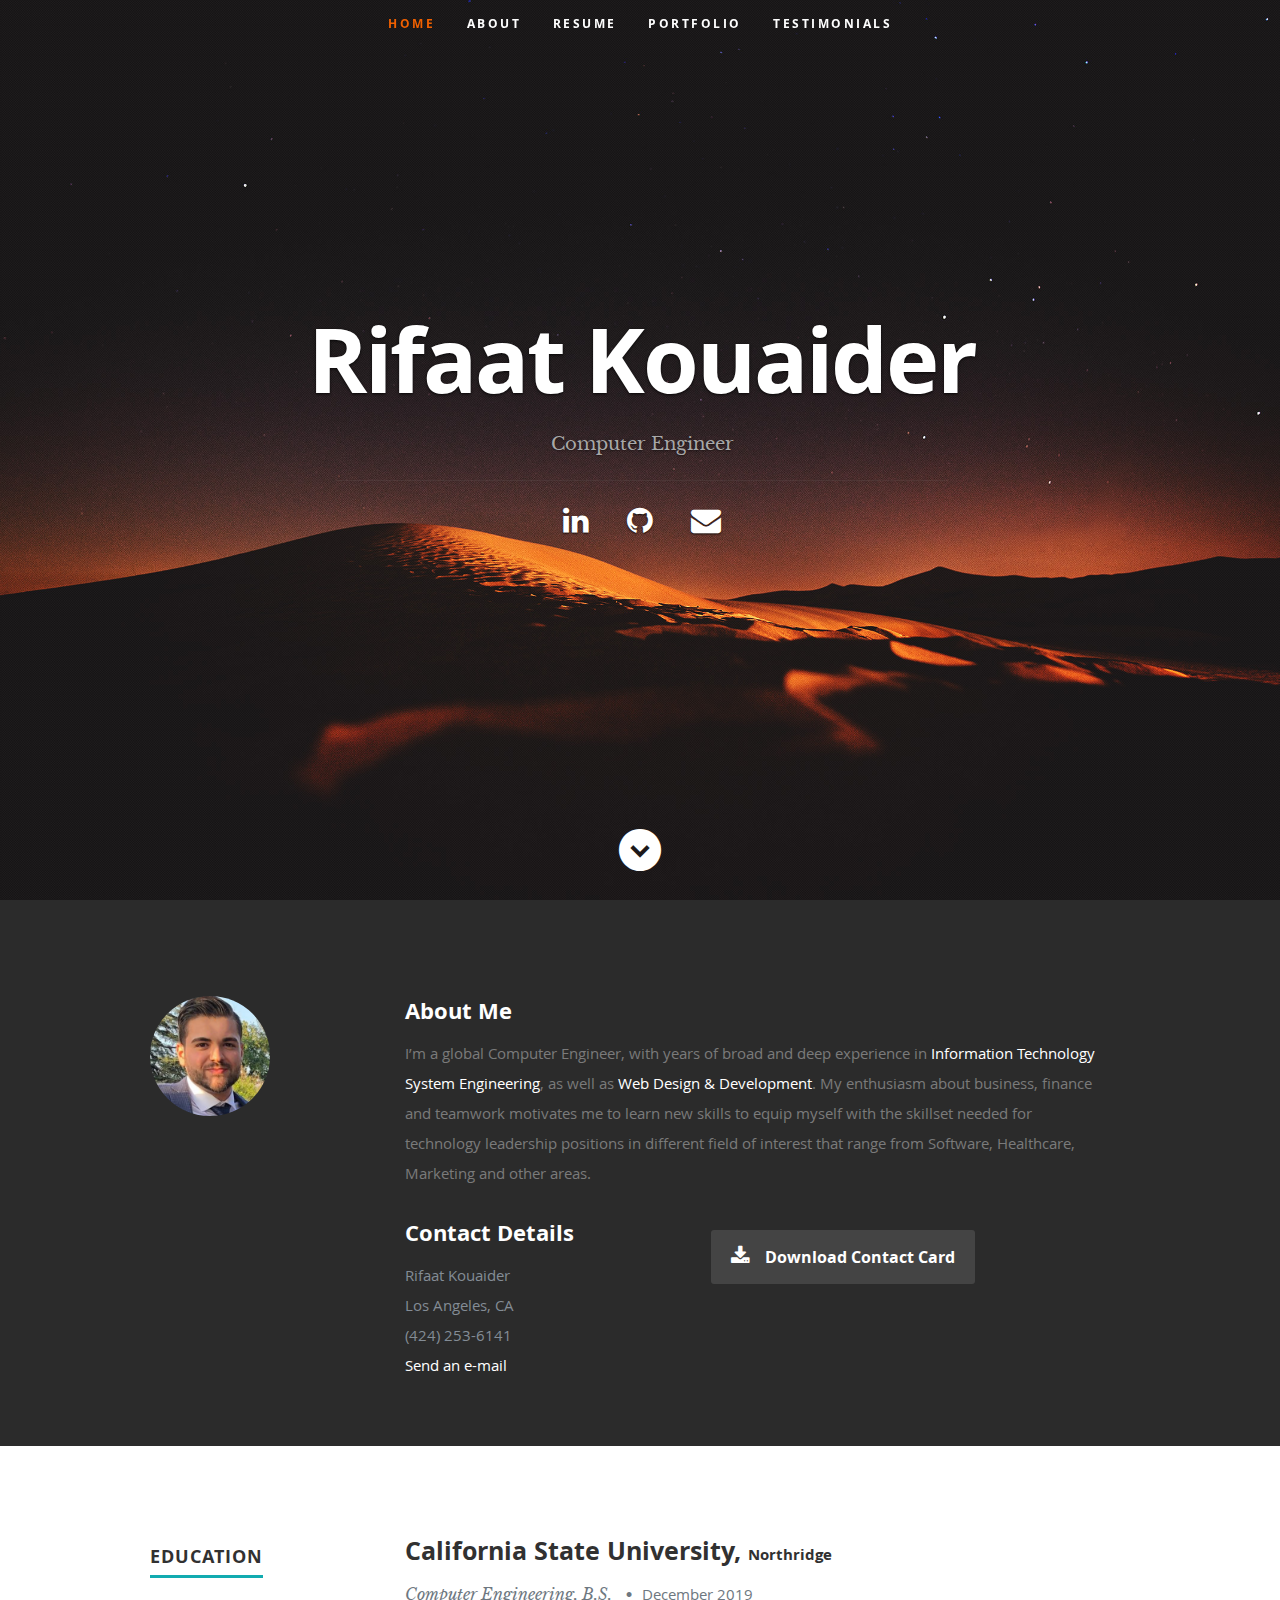
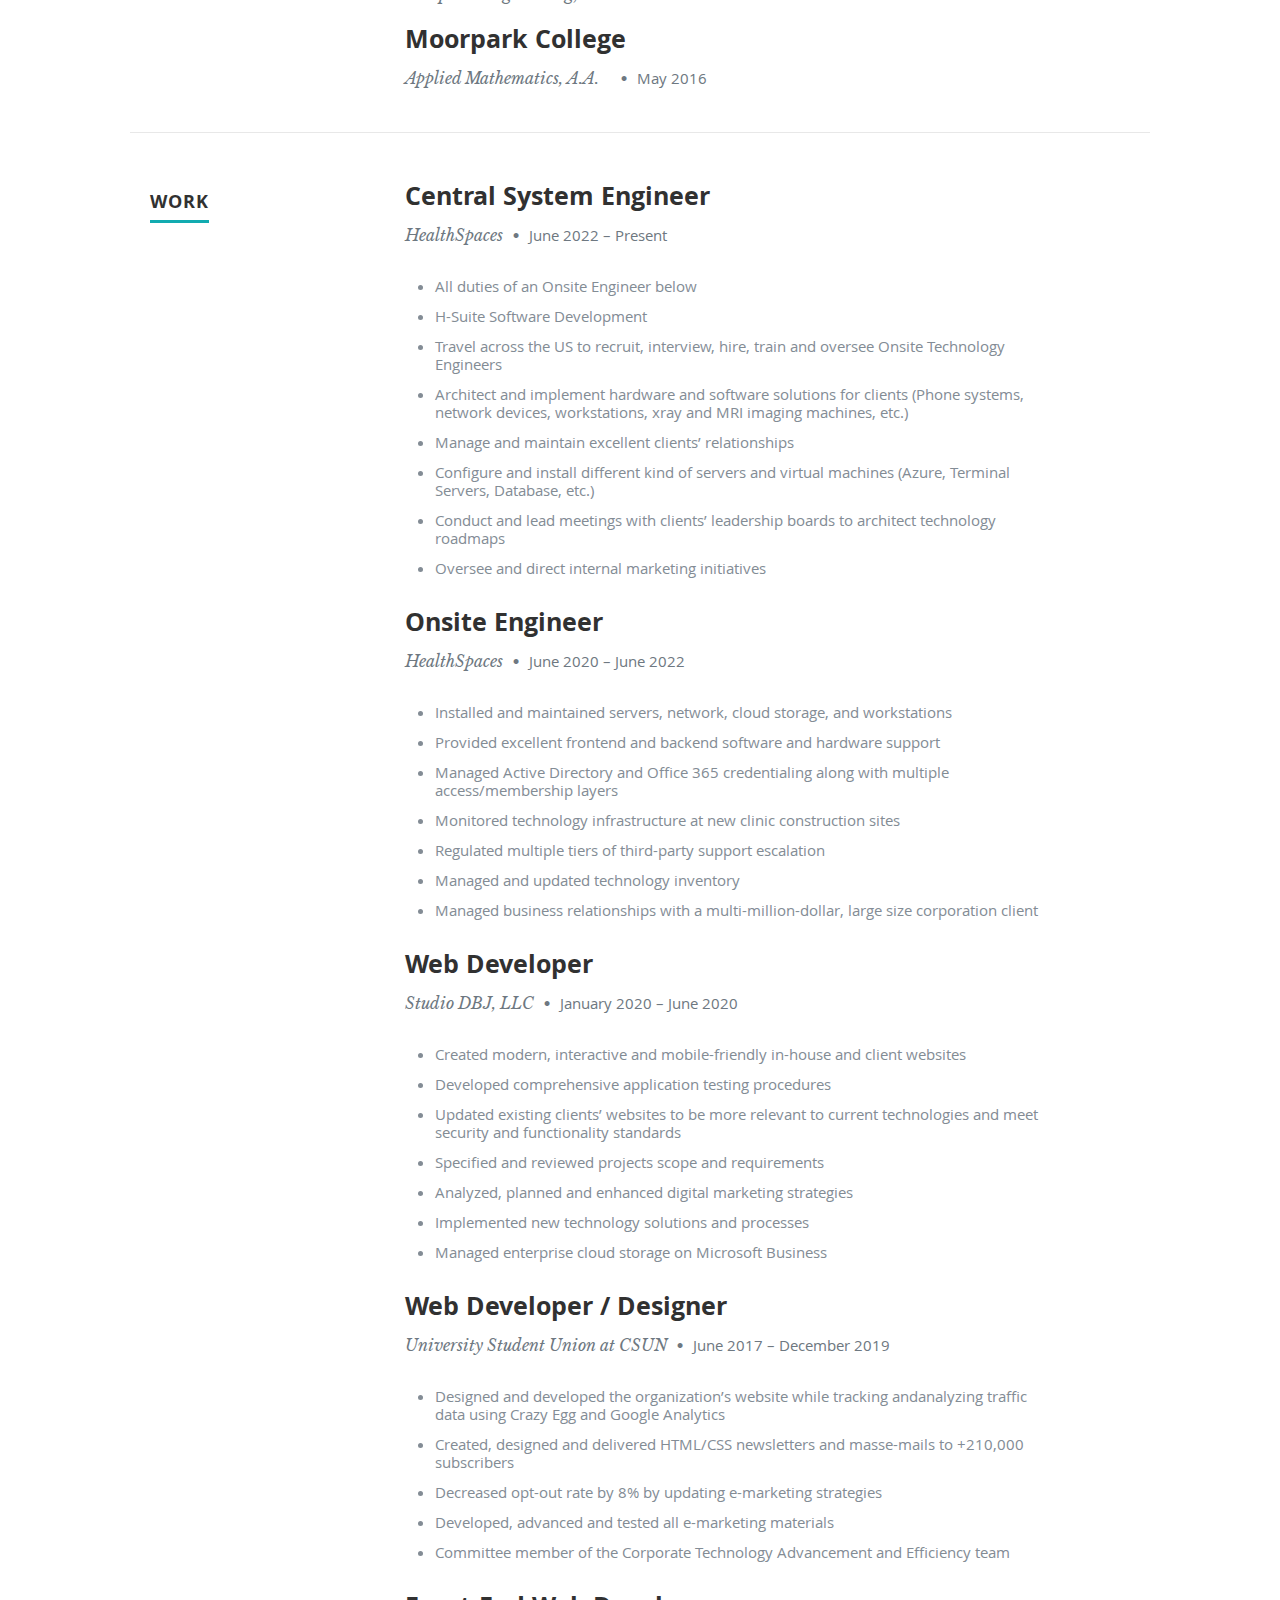
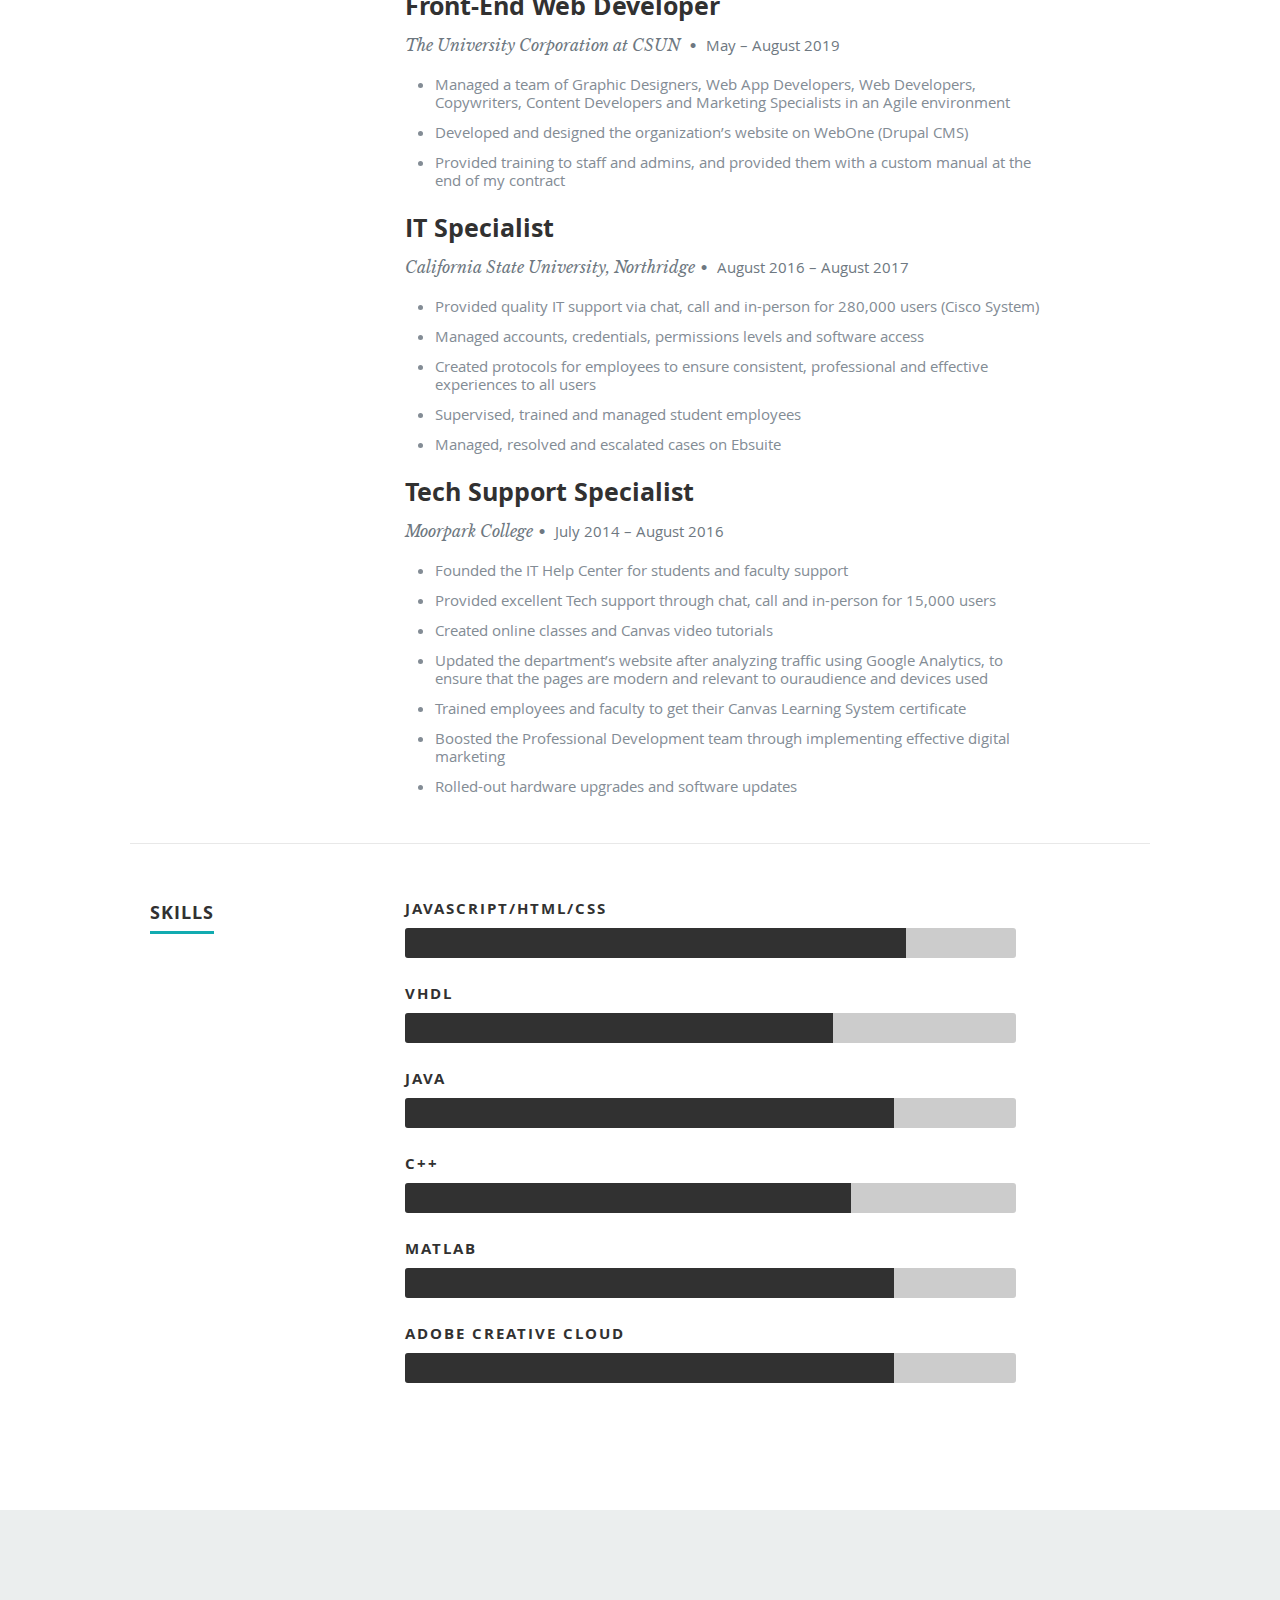
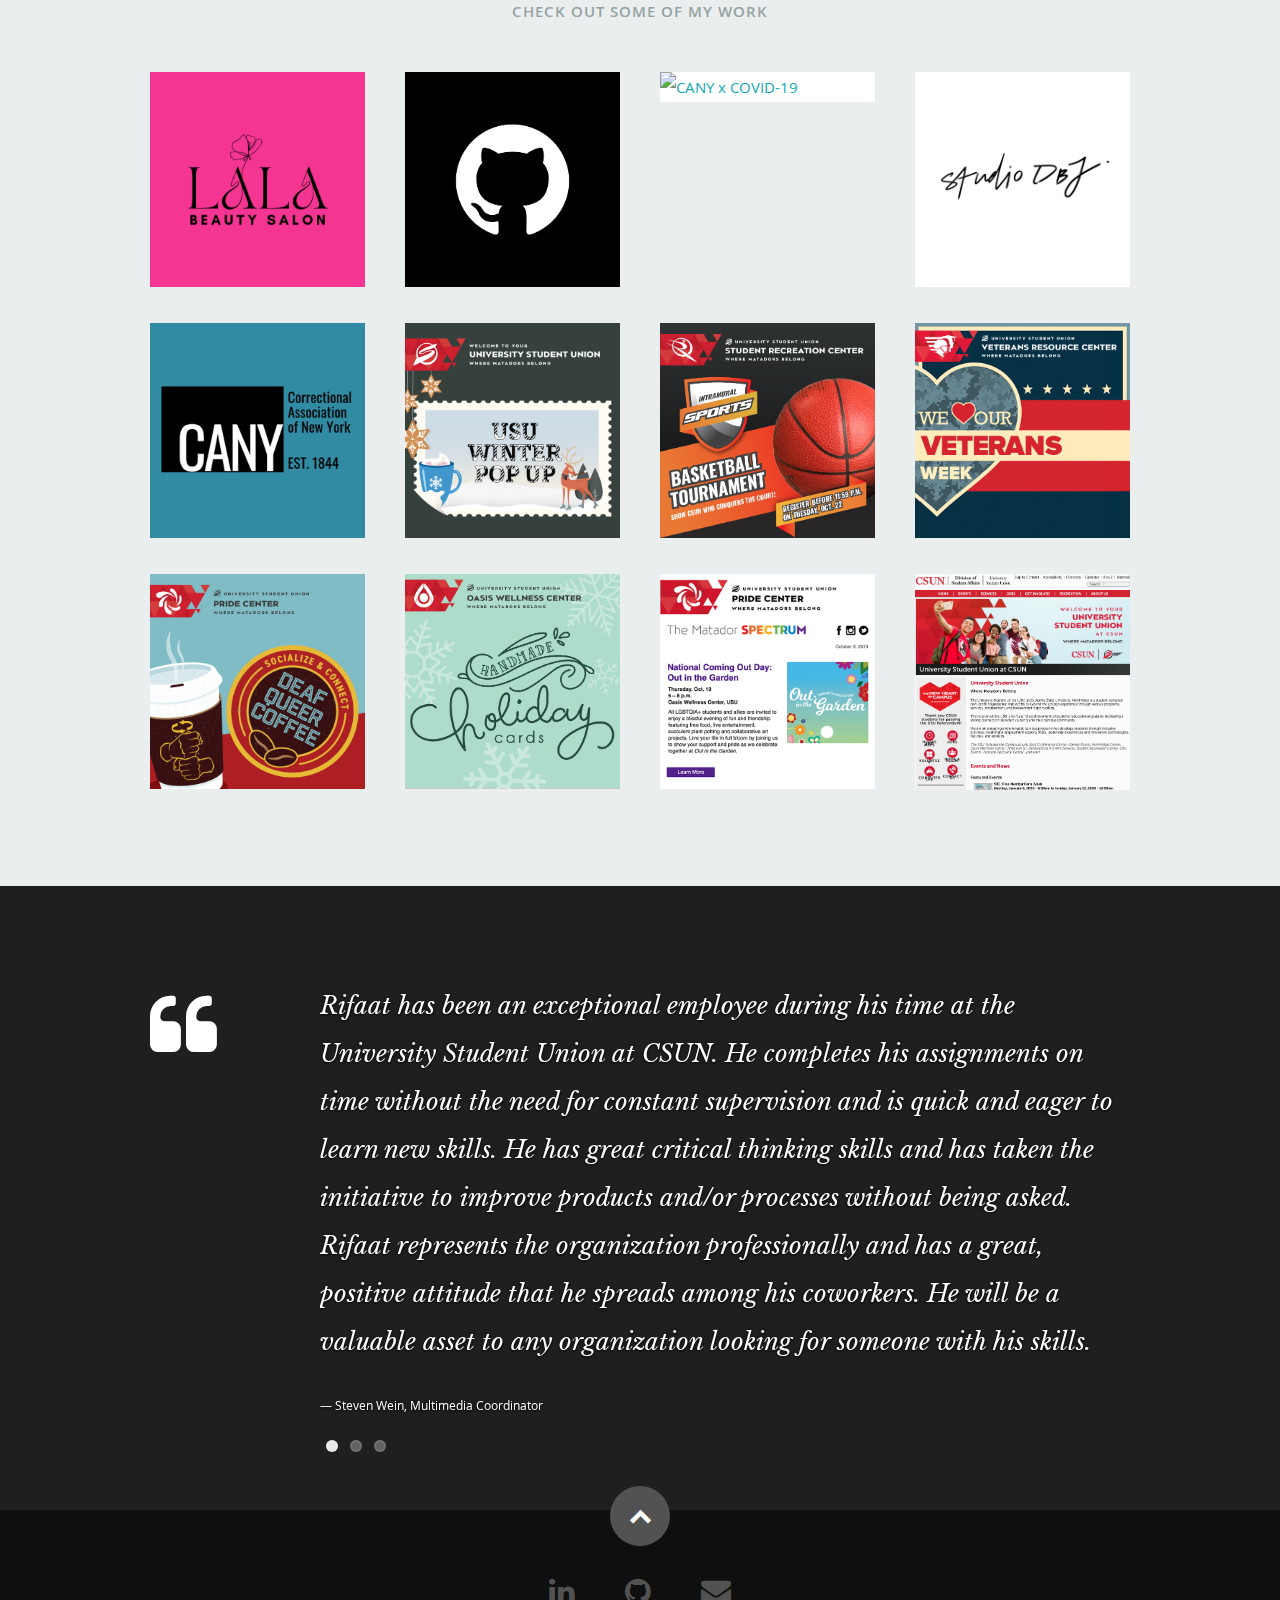
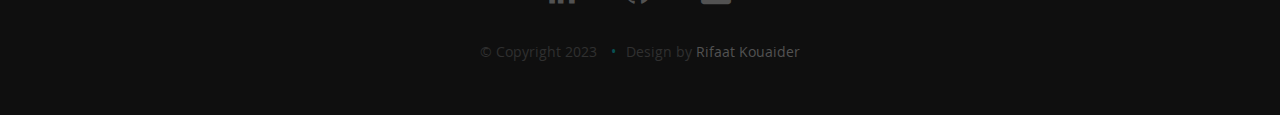
==== commit 4e9c7e0c: "Update resume" ====
--- a/index.html
+++ b/index.html
@@ -210,7 +210,15 @@
 
                        <p>
                 <ul class="disc">
-               <li>Description coming soon.</li>
+               <li>All duties of an Onsite Engineer below</li>
+			   <li>H-Suite Software Development</li>
+			   <li>Travel across the US to recruit, interview, hire, train and oversee Onsite Technology Engineers</li>
+			   <li>Architect and implement hardware and software solutions for clients (Phone systems, network devices, workstations, xray and MRI imaging machines, etc.)</li>
+			   <li>Manage and maintain excellent clients’ relationships</li>
+			   <li>Configure and install different kind of servers and virtual machines (Azure, Terminal Servers, Database, etc.)</li>
+			   <li>Conduct and lead meetings with clients’ leadership boards to architect technology roadmaps</li>
+			   <li>Oversee and direct internal marketing initiatives</li>
+			   
                </ul>                  </p>
 
                     </div>
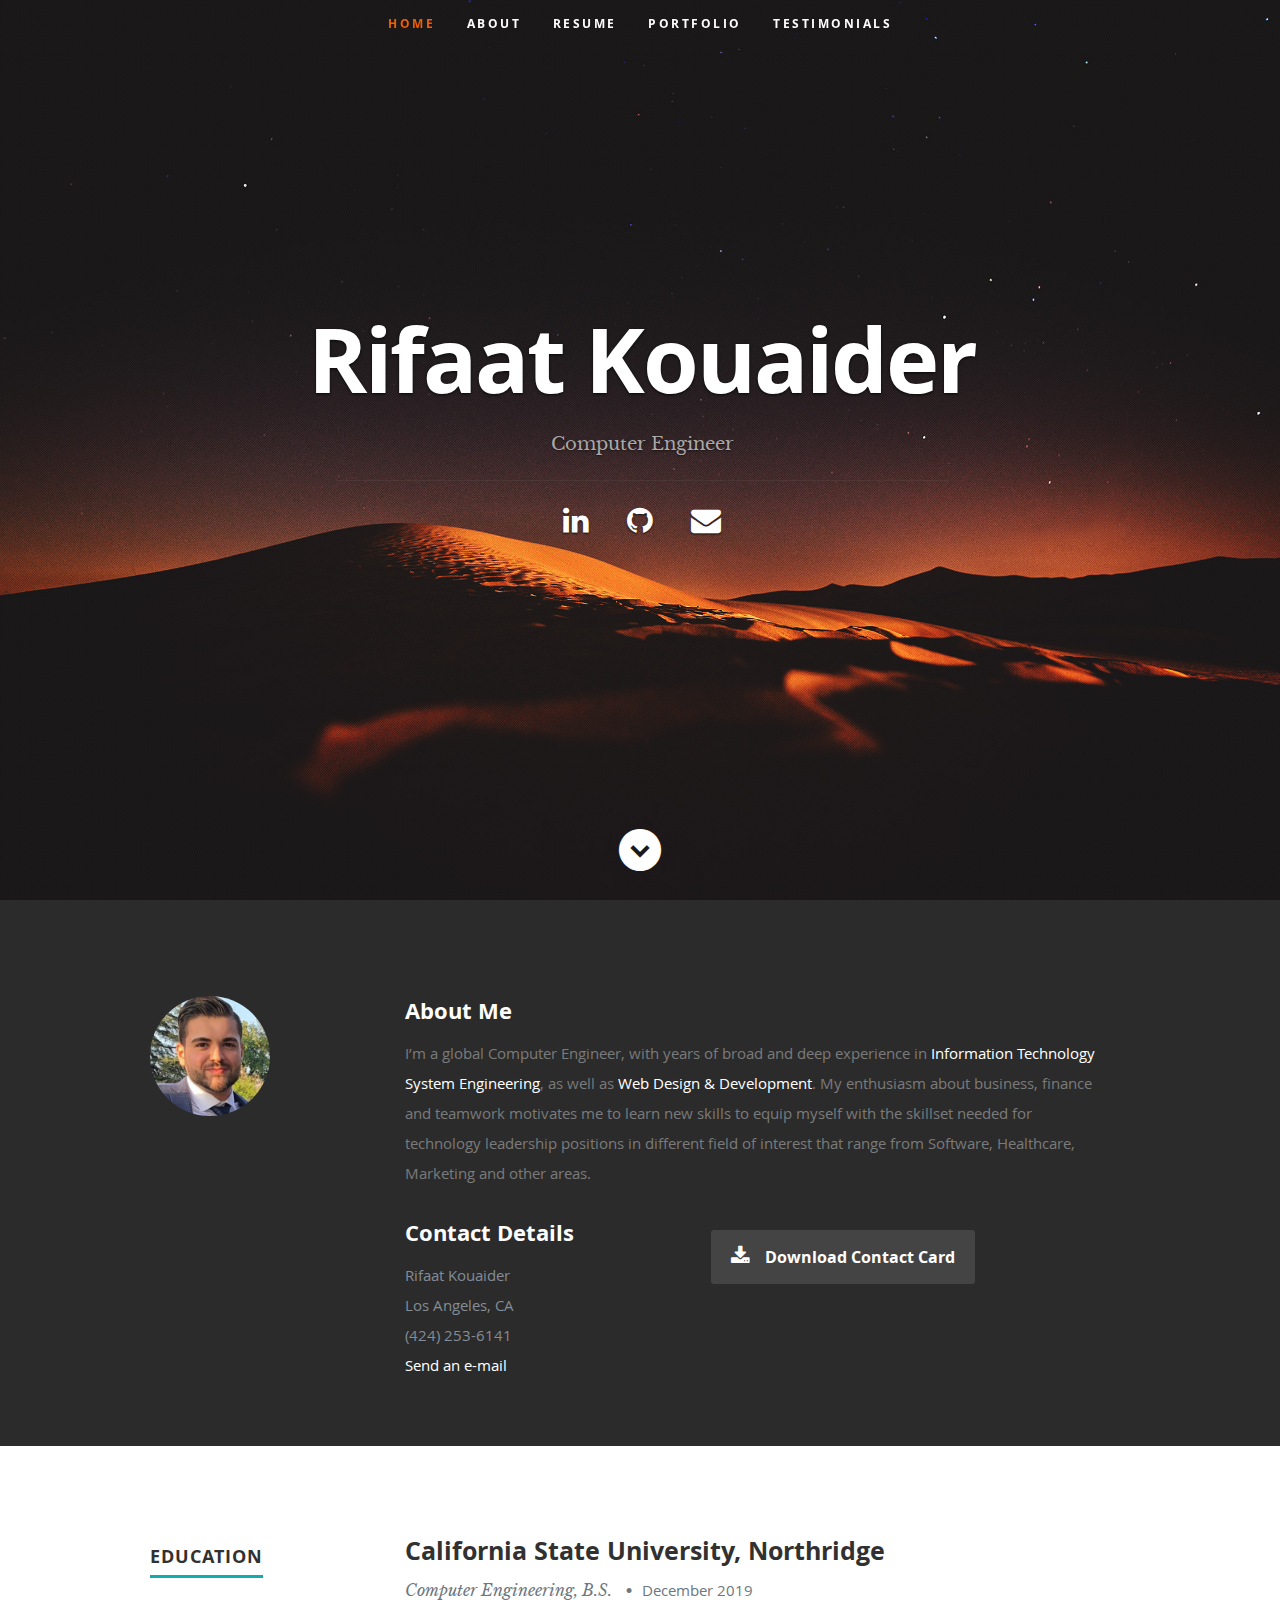
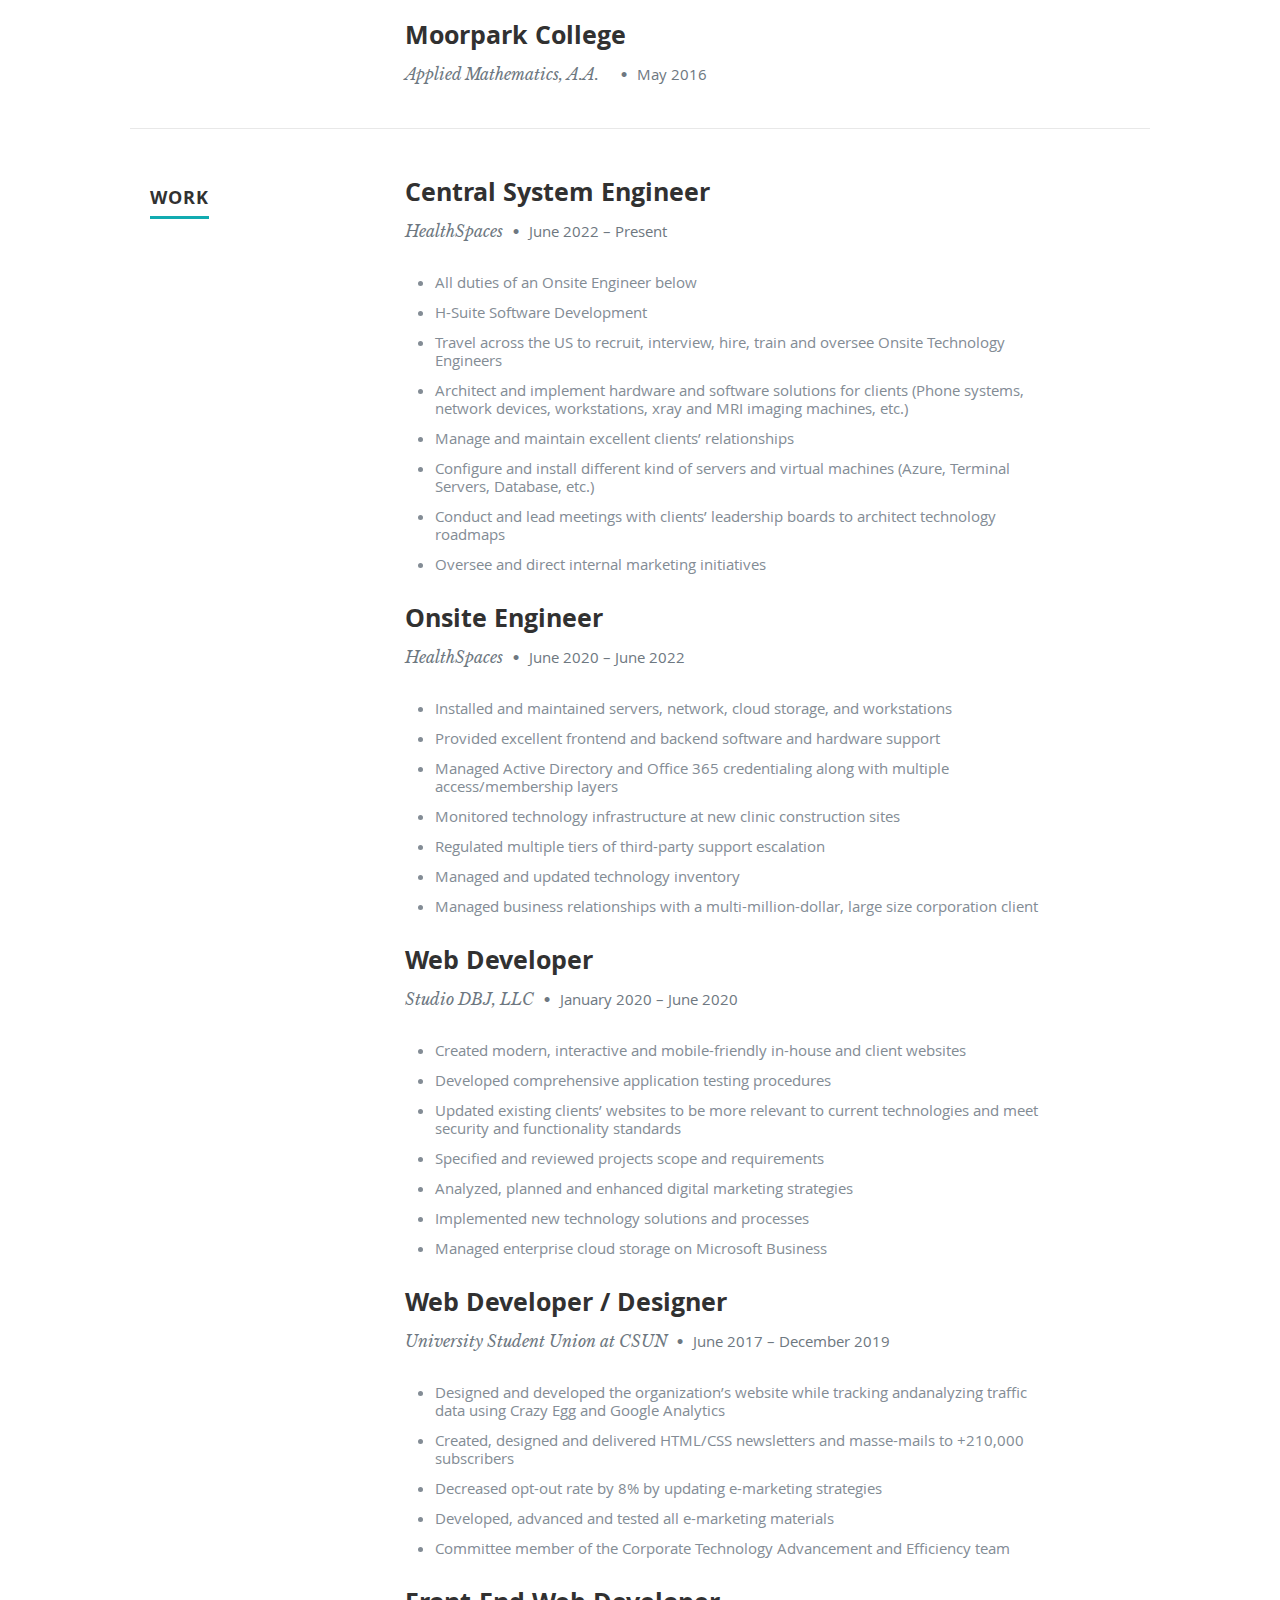
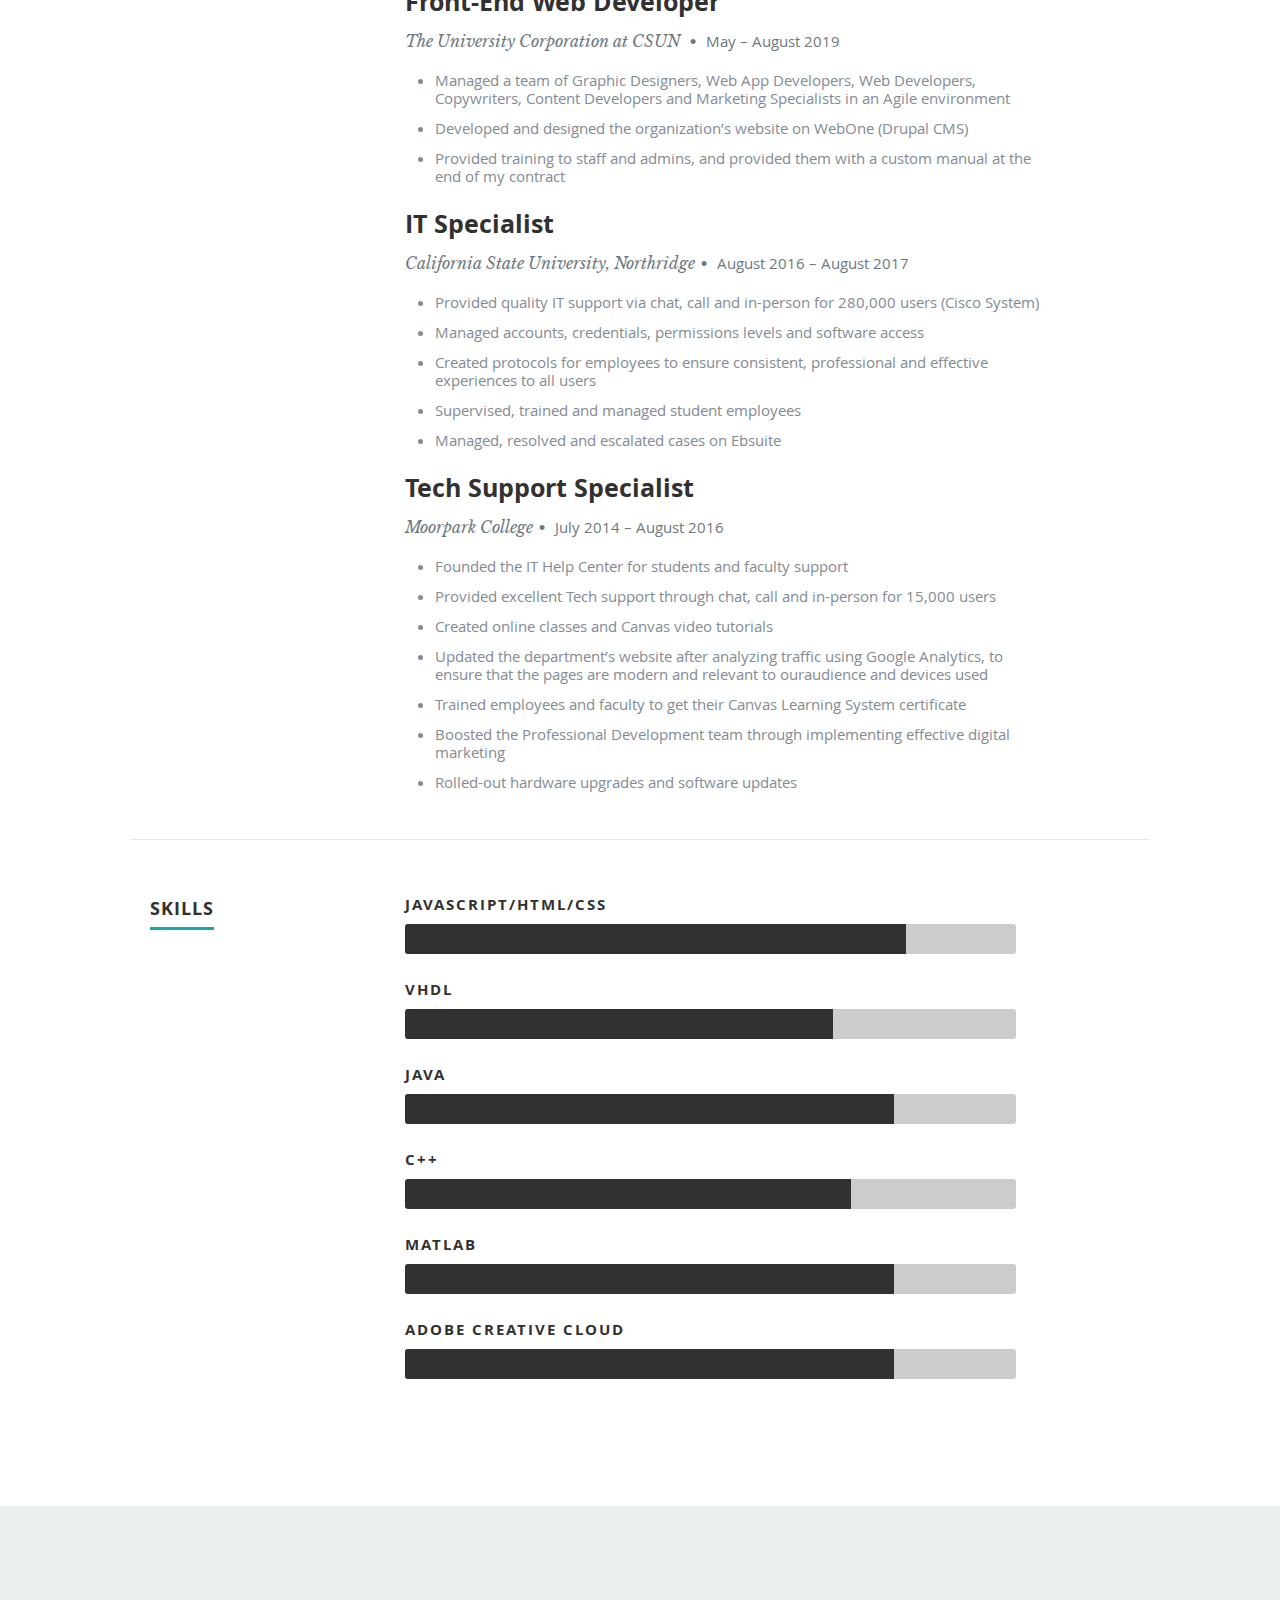
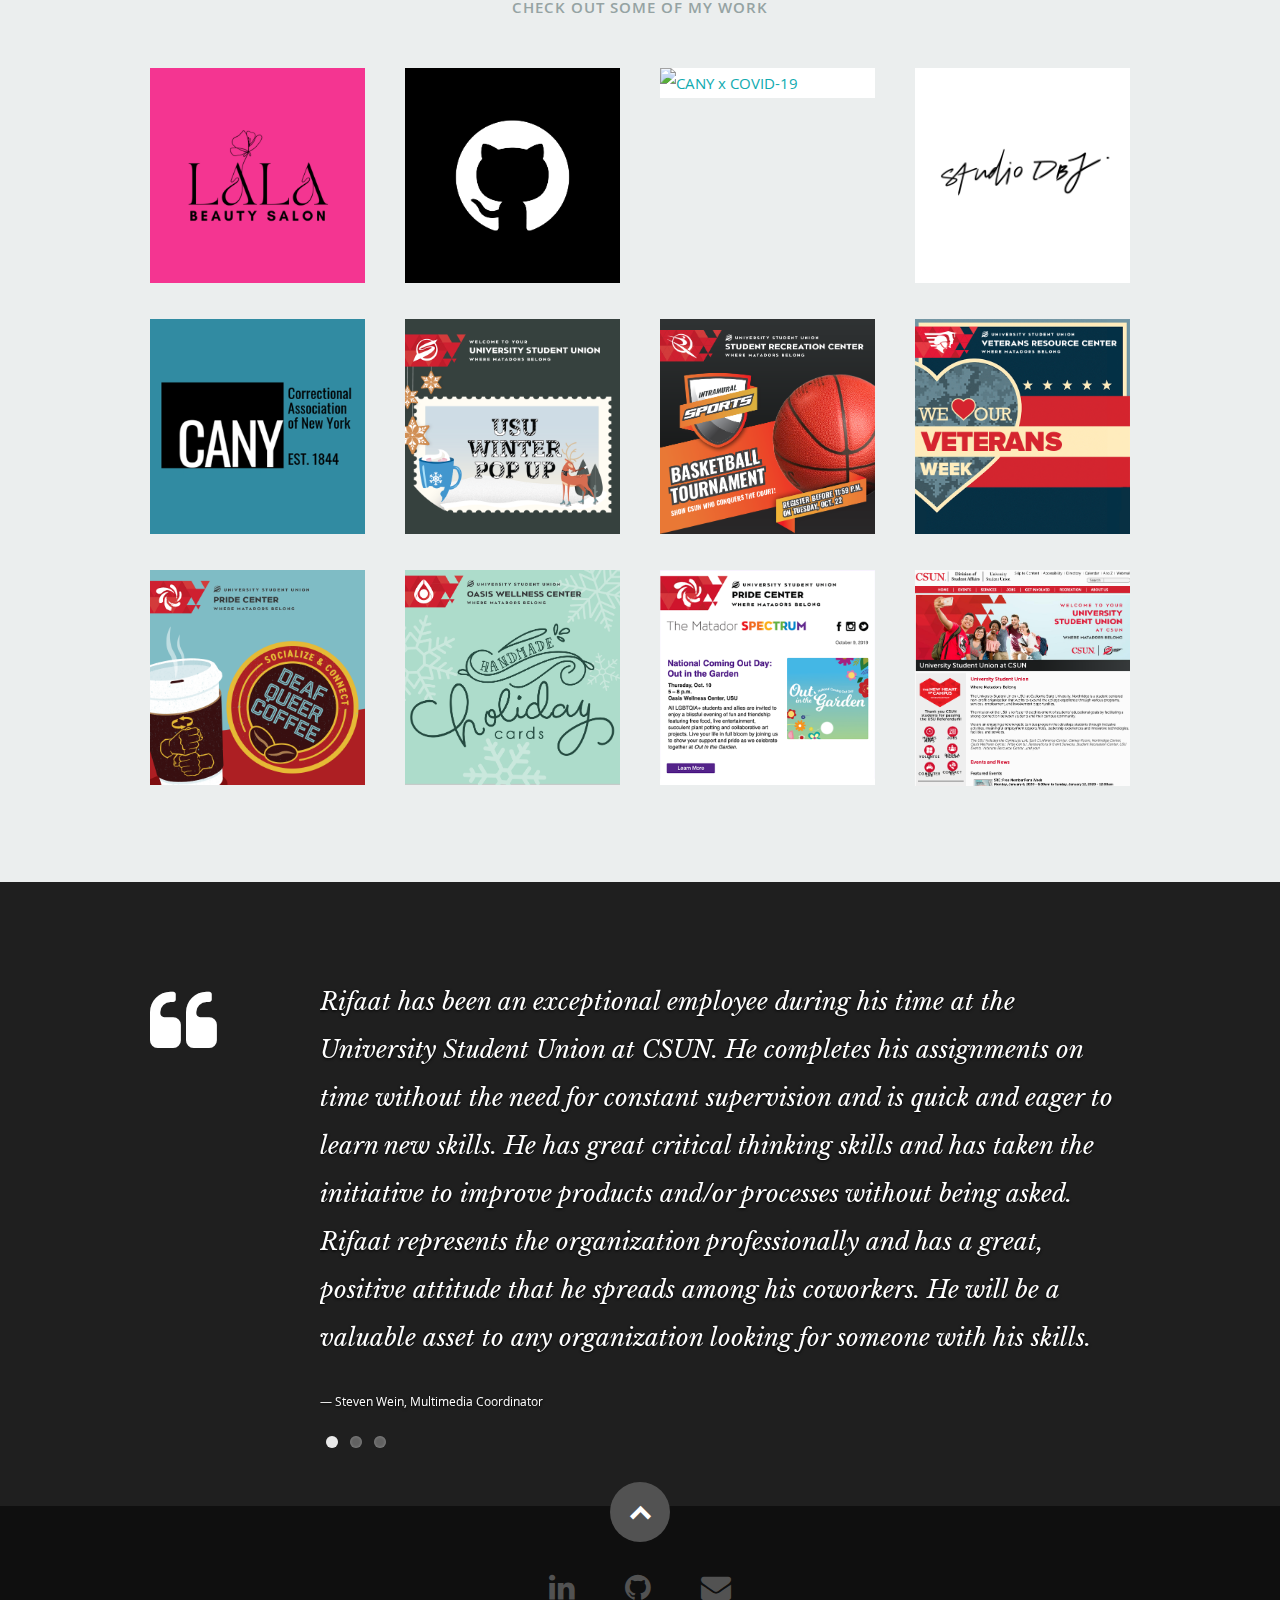
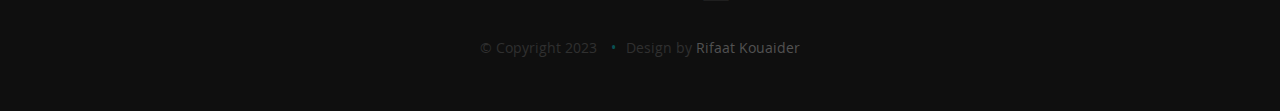
==== commit 4e86b282: "Stylistic edits" ====
--- a/index.html
+++ b/index.html
@@ -168,7 +168,7 @@
 
                <div class="twelve columns">
 
-                  <h3>California State University, <strong>Northridge</strong></h3>
+                  <h3>California State University, Northridge</h3>
                   <p class="info">Computer Engineering, B.S.&nbsp; <span>&bull;</span> <em class="date">December 2019&nbsp;</em></p>
                </div>
 
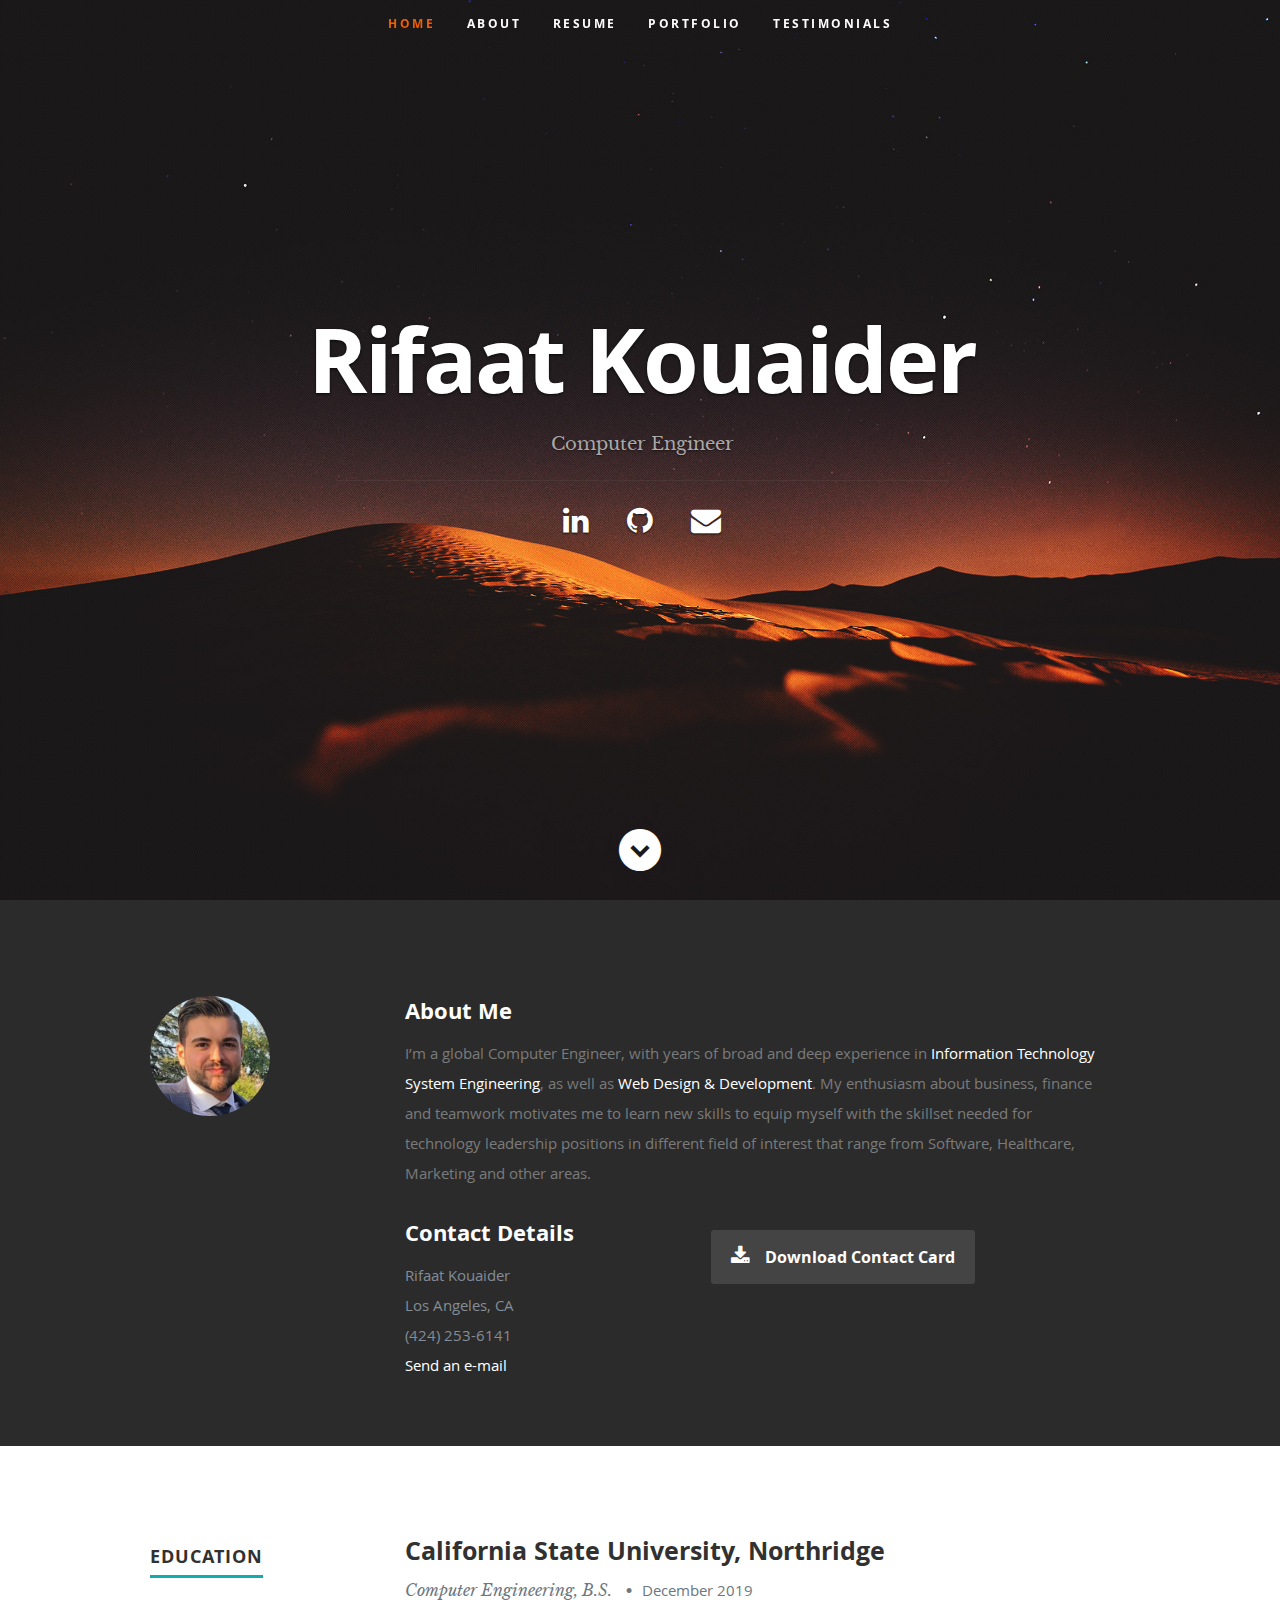
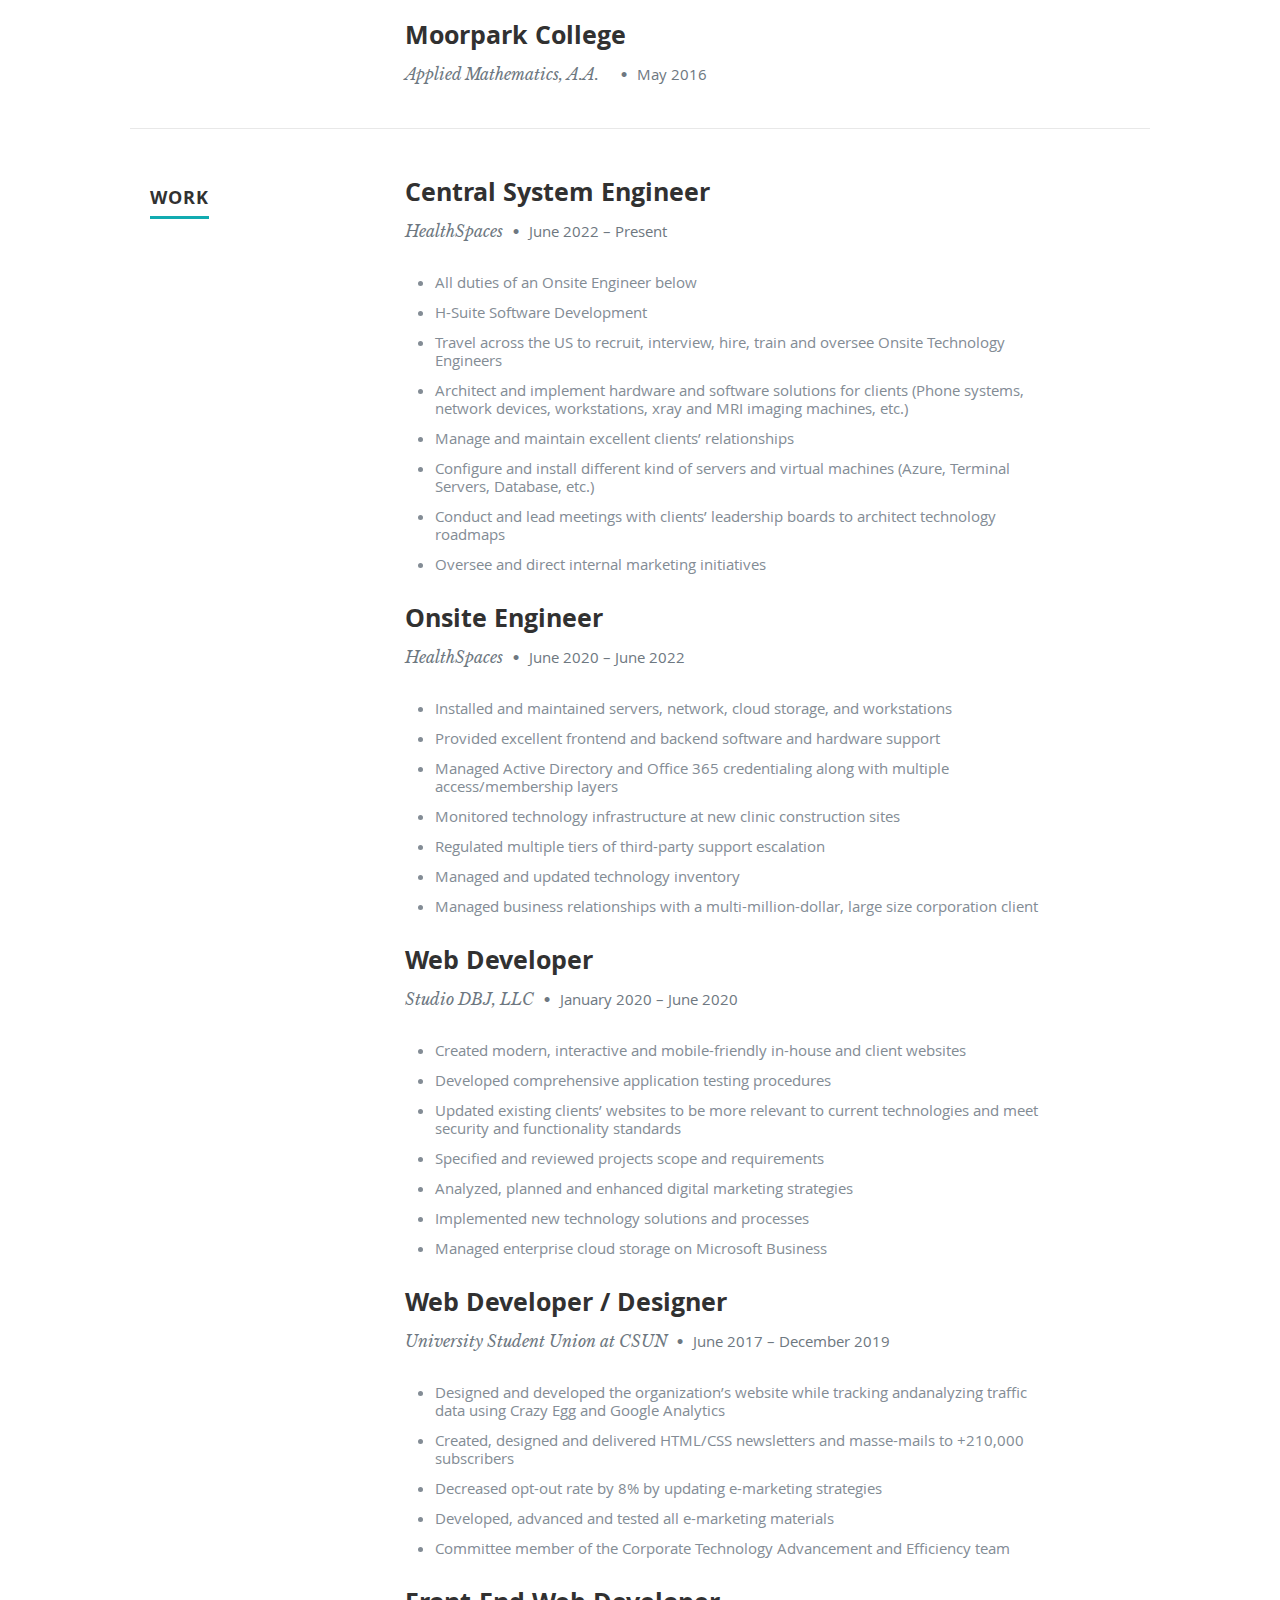
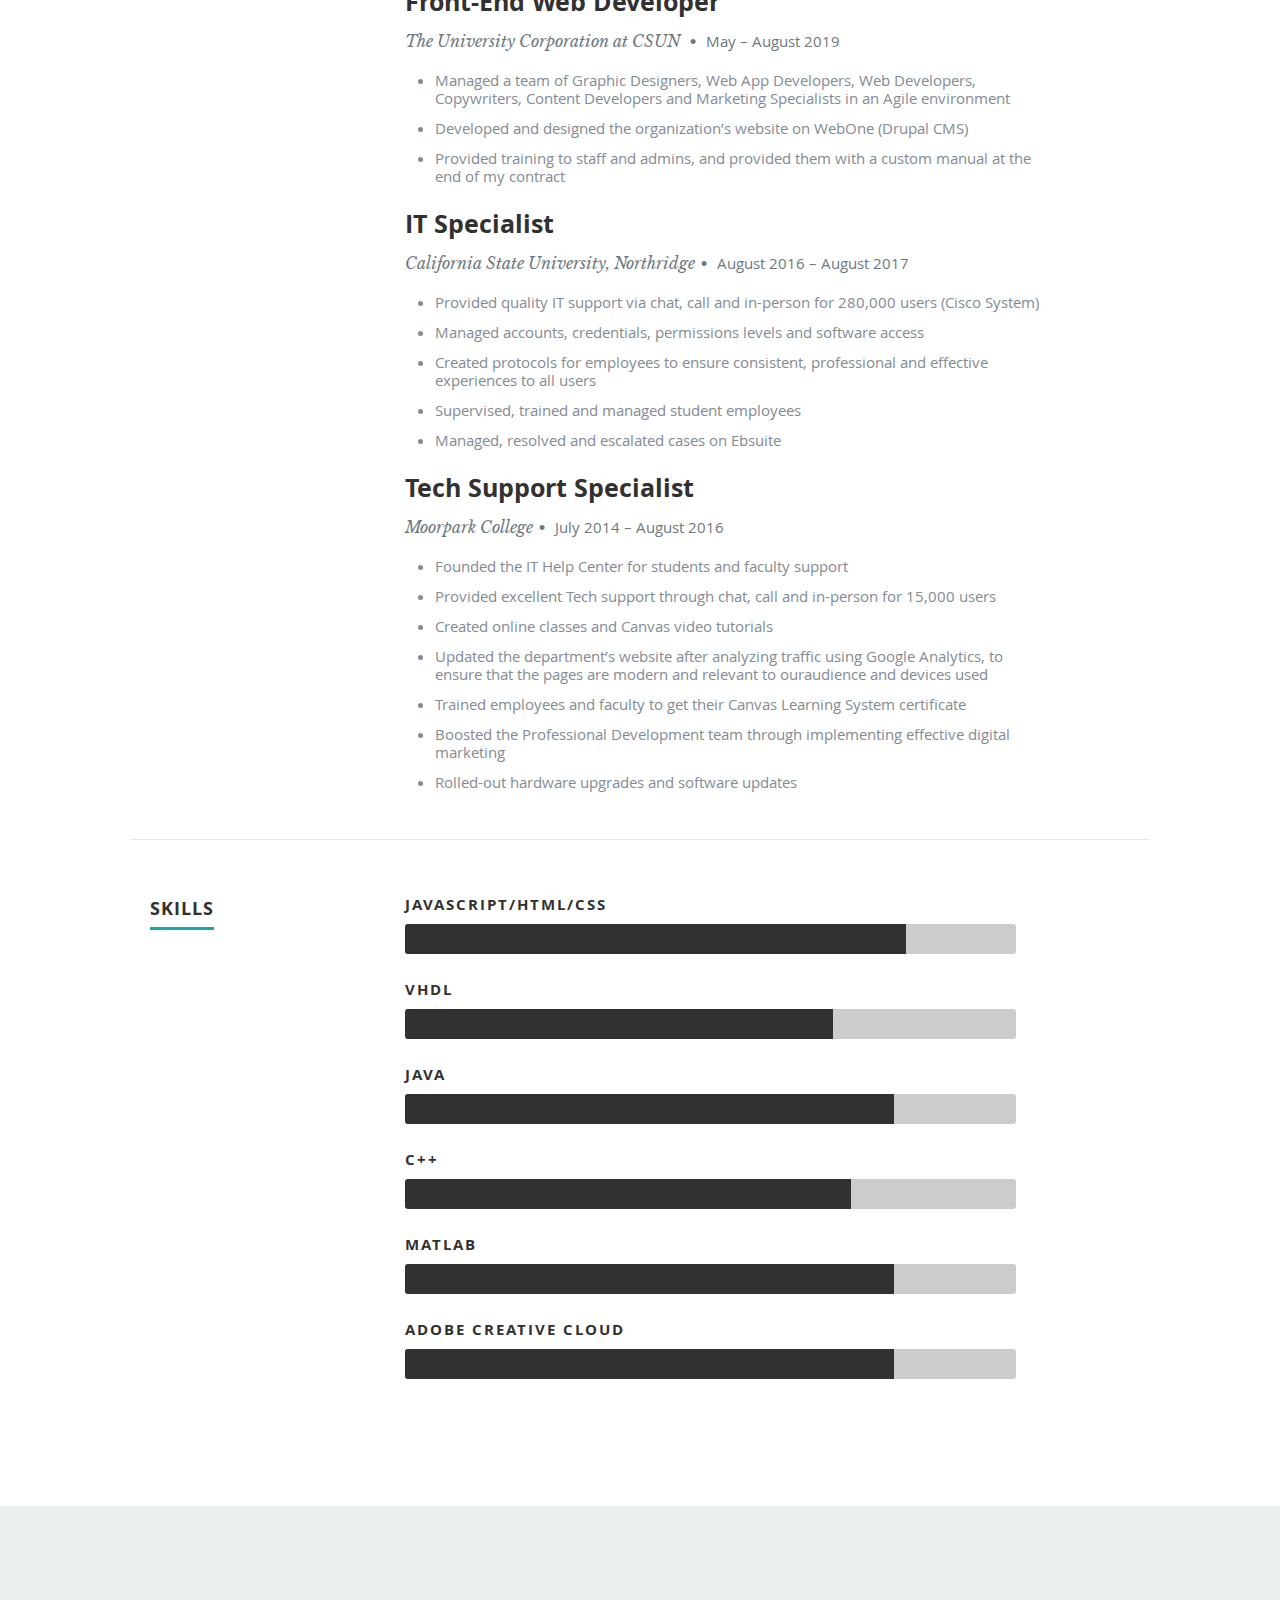
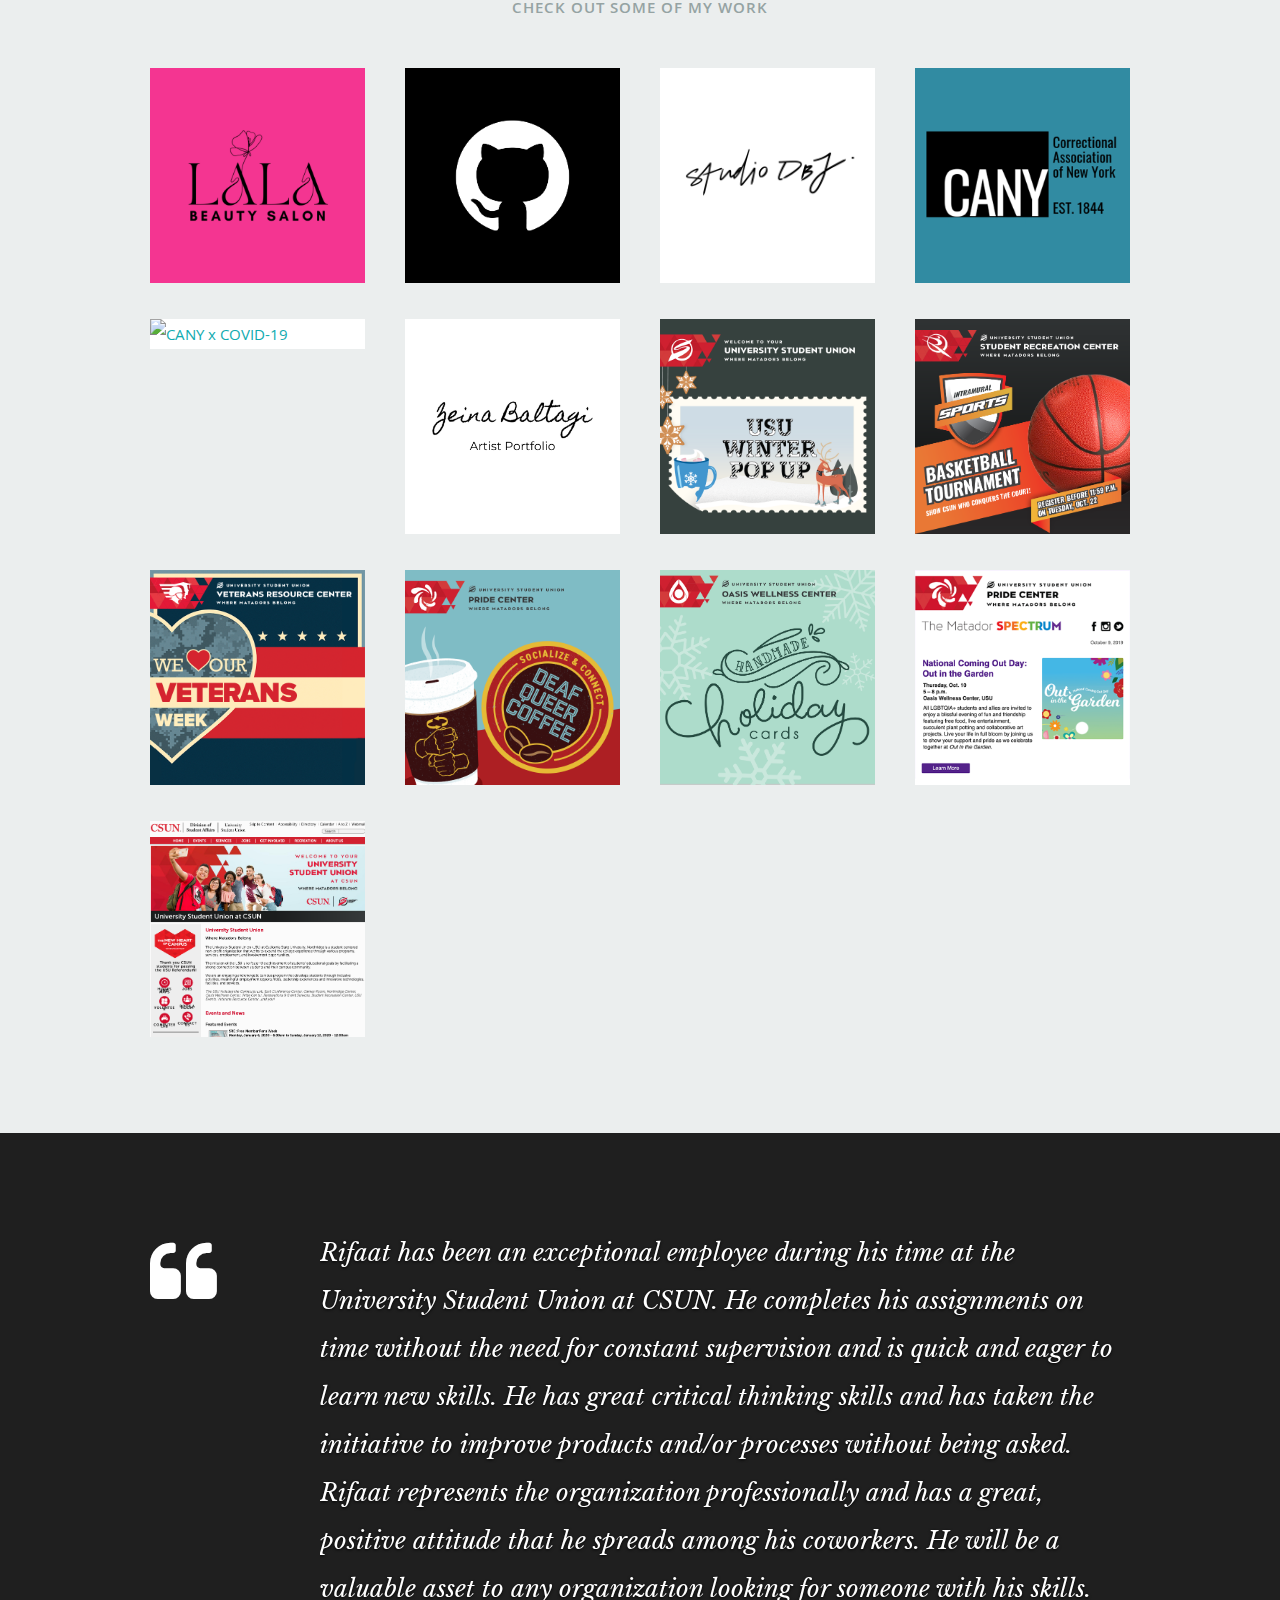
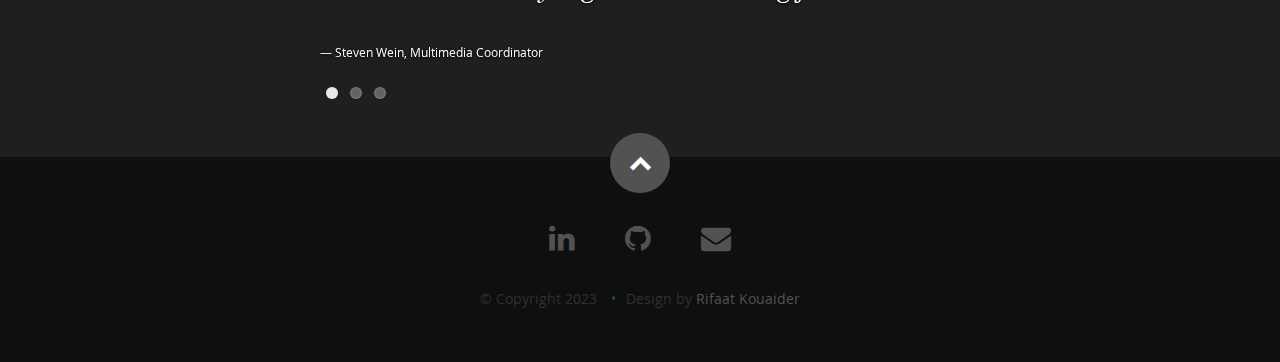
==== commit 11172948: "Portfolio updated" ====
--- a/index.html
+++ b/index.html
@@ -431,6 +431,37 @@
           		</div> <!-- item end -->
 
 
+                <div class="columns portfolio-item">
+                  <a href="http://www.studiodbj.com" target="_blank">
+                     <div class="item-wrap">
+                           <img alt="Studio DBJ logo" src="images/portfolio/Studio-DBJ-Logo.png">
+                           <div class="overlay">
+                              <div class="portfolio-item-meta">
+                                  <h5>Studio DBJ, LLC</h5>
+                                 <p>Web Development</p>
+                               </div>
+                           </div>
+                           <div class="link-icon"><i class="icon-plus"></i></div>
+                     </div>
+                     </a>
+                   </div> <!-- item end -->
+   
+
+
+                   <div class="columns portfolio-item">
+                     <a href="https://www.correctionalassociation.org" target="_blank">
+                        <div class="item-wrap">
+                              <img alt="CANY logo" src="images/portfolio/CANY.png">
+                              <div class="overlay">
+                                 <div class="portfolio-item-meta">
+                                     <h5>Correctional Association<br>of New York</h5>
+                                    <p>Web Development</p>
+                                  </div>
+                              </div>
+                              <div class="link-icon"><i class="icon-plus"></i></div>
+                        </div>
+                        </a>
+                      </div> <!-- item end -->
 
 				<div class="columns portfolio-item">
 				   <a href="https://www.canyxcovid19.org" target="_blank">
@@ -439,7 +470,7 @@
                         <div class="overlay">
                            <div class="portfolio-item-meta">
           					      <h5>CANYxCOVID-19</h5>
-                              <p>Full Stack Web Development</p>
+                              <p>Web Development</p>
           					   </div>
                         </div>
                         <div class="link-icon"><i class="icon-plus"></i></div>
@@ -448,13 +479,15 @@
           		</div> <!-- item end -->
 
 
+			
+
 				<div class="columns portfolio-item">
-				   <a href="http://www.studiodbj.com" target="_blank">
-                  <div class="item-wrap">
-                        <img alt="Studio DBJ logo" src="images/portfolio/Studio-DBJ-Logo.png">
-                        <div class="overlay">
-                           <div class="portfolio-item-meta">
-          					      <h5>Studio DBJ, LLC</h5>
+				   <a href="https://www.zeinabaltagi.com" target="_blank">
+                  <div class="item-wrap">
+                        <img alt="CANY logo" src="images/portfolio/ZeinaBaltagi.png">
+                        <div class="overlay">
+                           <div class="portfolio-item-meta">
+          					      <h5>Zeina Baltagi</h5>
                               <p>Web Development</p>
           					   </div>
                         </div>
@@ -463,22 +496,6 @@
 					   </a>
           		</div> <!-- item end -->
 
-
-
-				<div class="columns portfolio-item">
-				   <a href="https://www.correctionalassociation.org" target="_blank">
-                  <div class="item-wrap">
-                        <img alt="CANY logo" src="images/portfolio/CANY.png">
-                        <div class="overlay">
-                           <div class="portfolio-item-meta">
-          					      <h5>Correctional Association<br>of New York</h5>
-                              <p>Web Development</p>
-          					   </div>
-                        </div>
-                        <div class="link-icon"><i class="icon-plus"></i></div>
-                  </div>
-					   </a>
-          		</div> <!-- item end -->
 
 
           	   <div class="columns portfolio-item">
